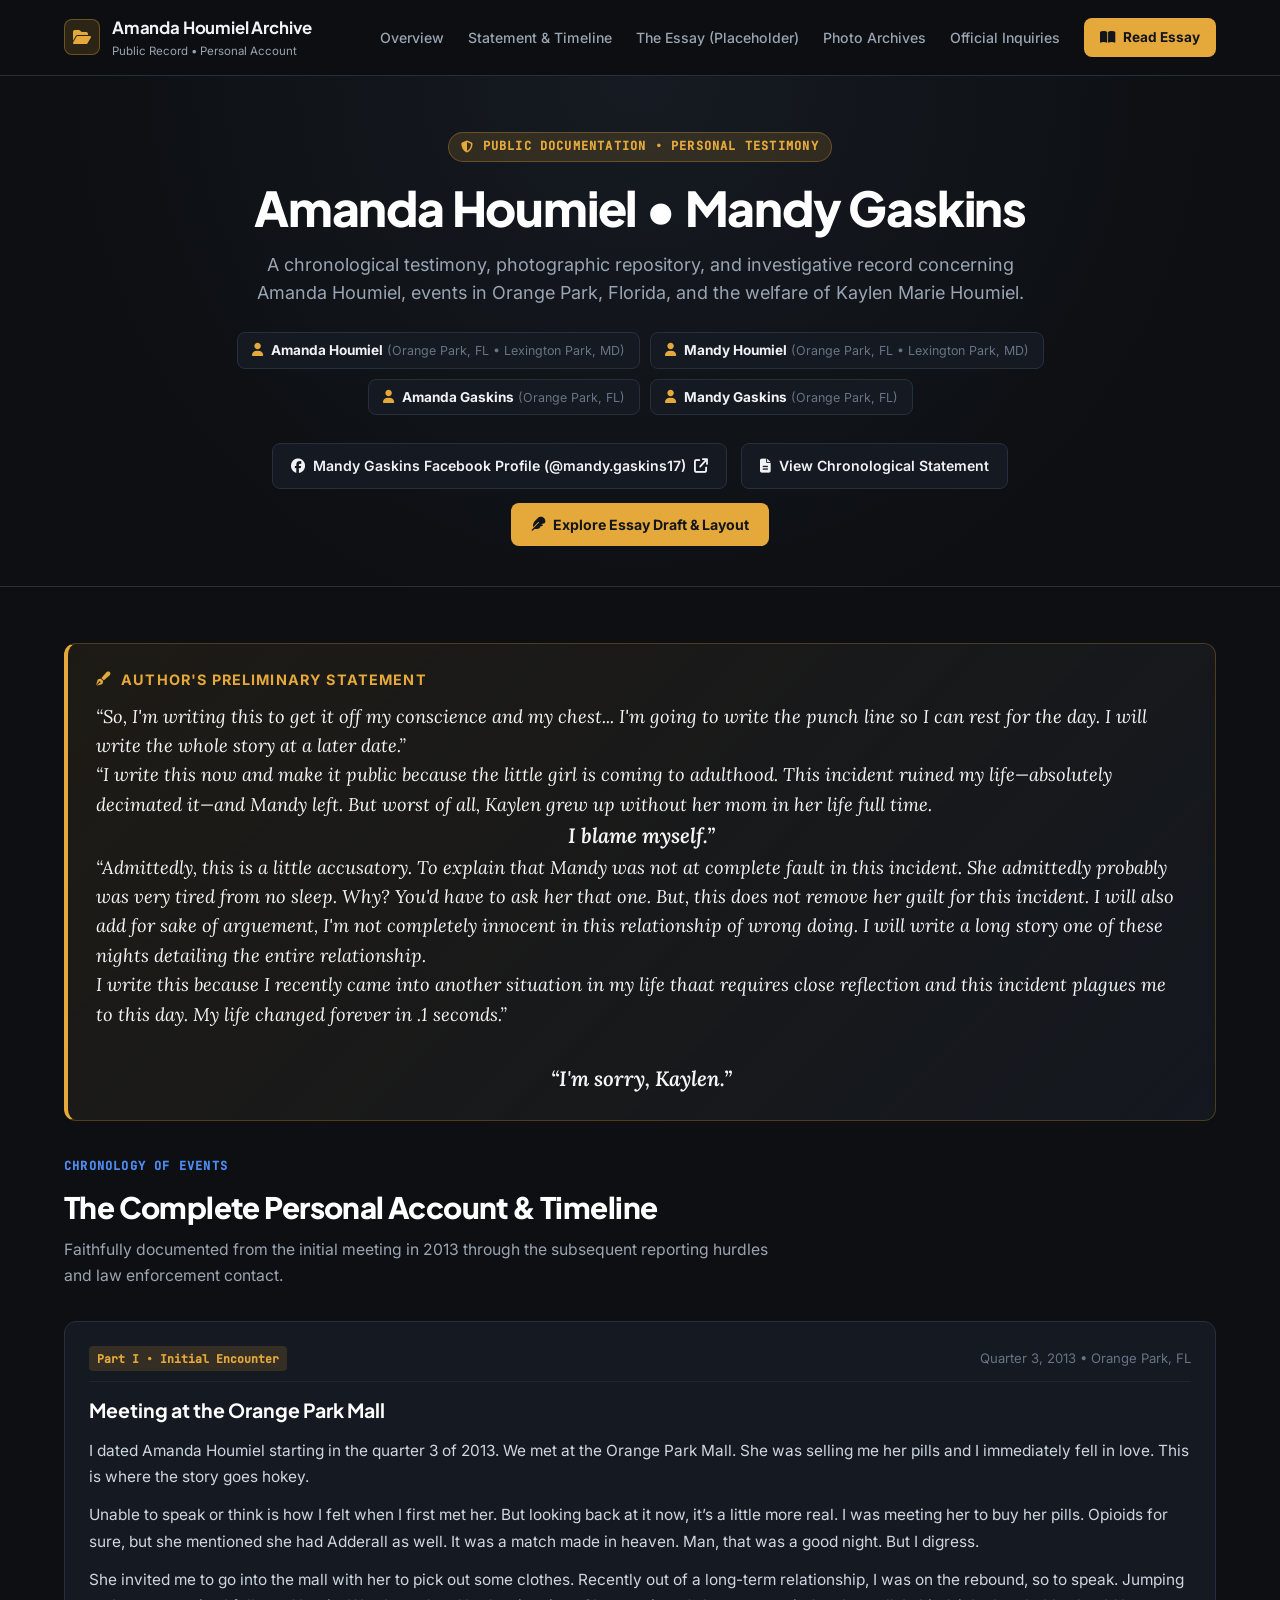
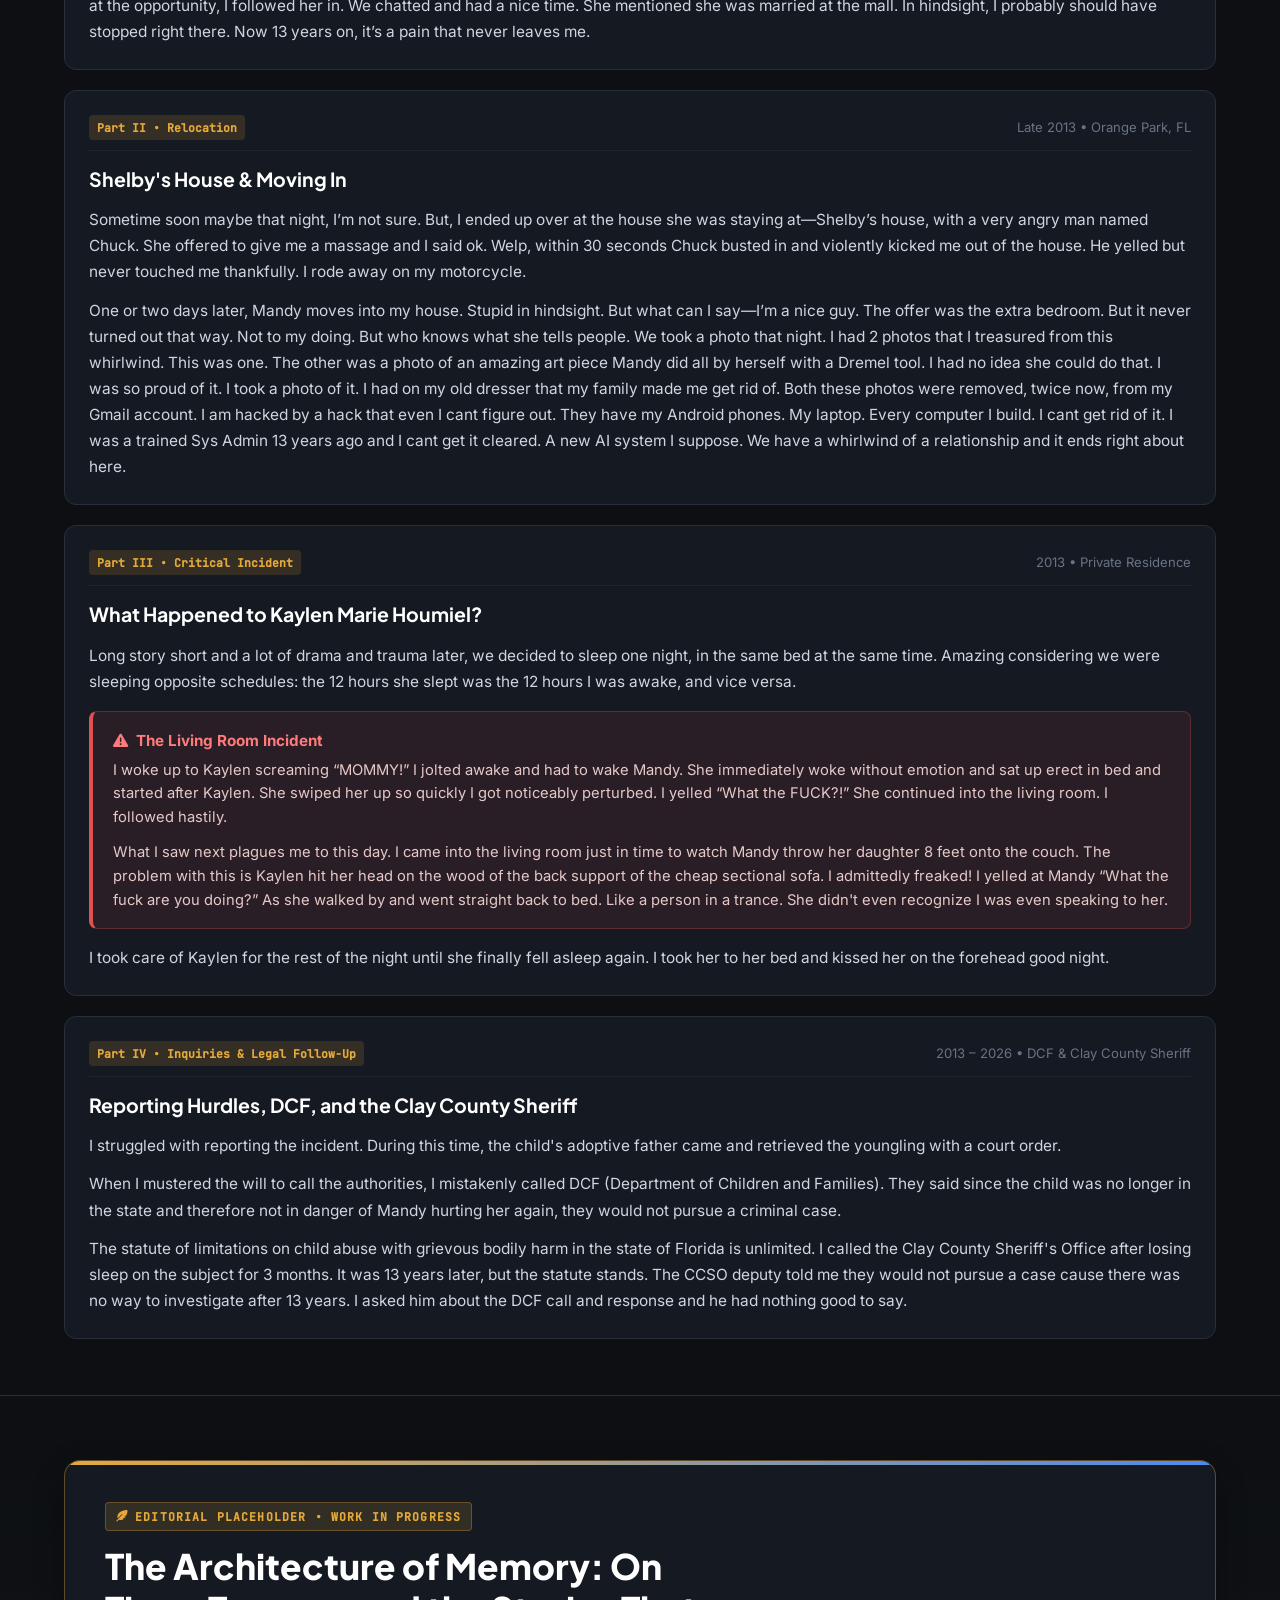
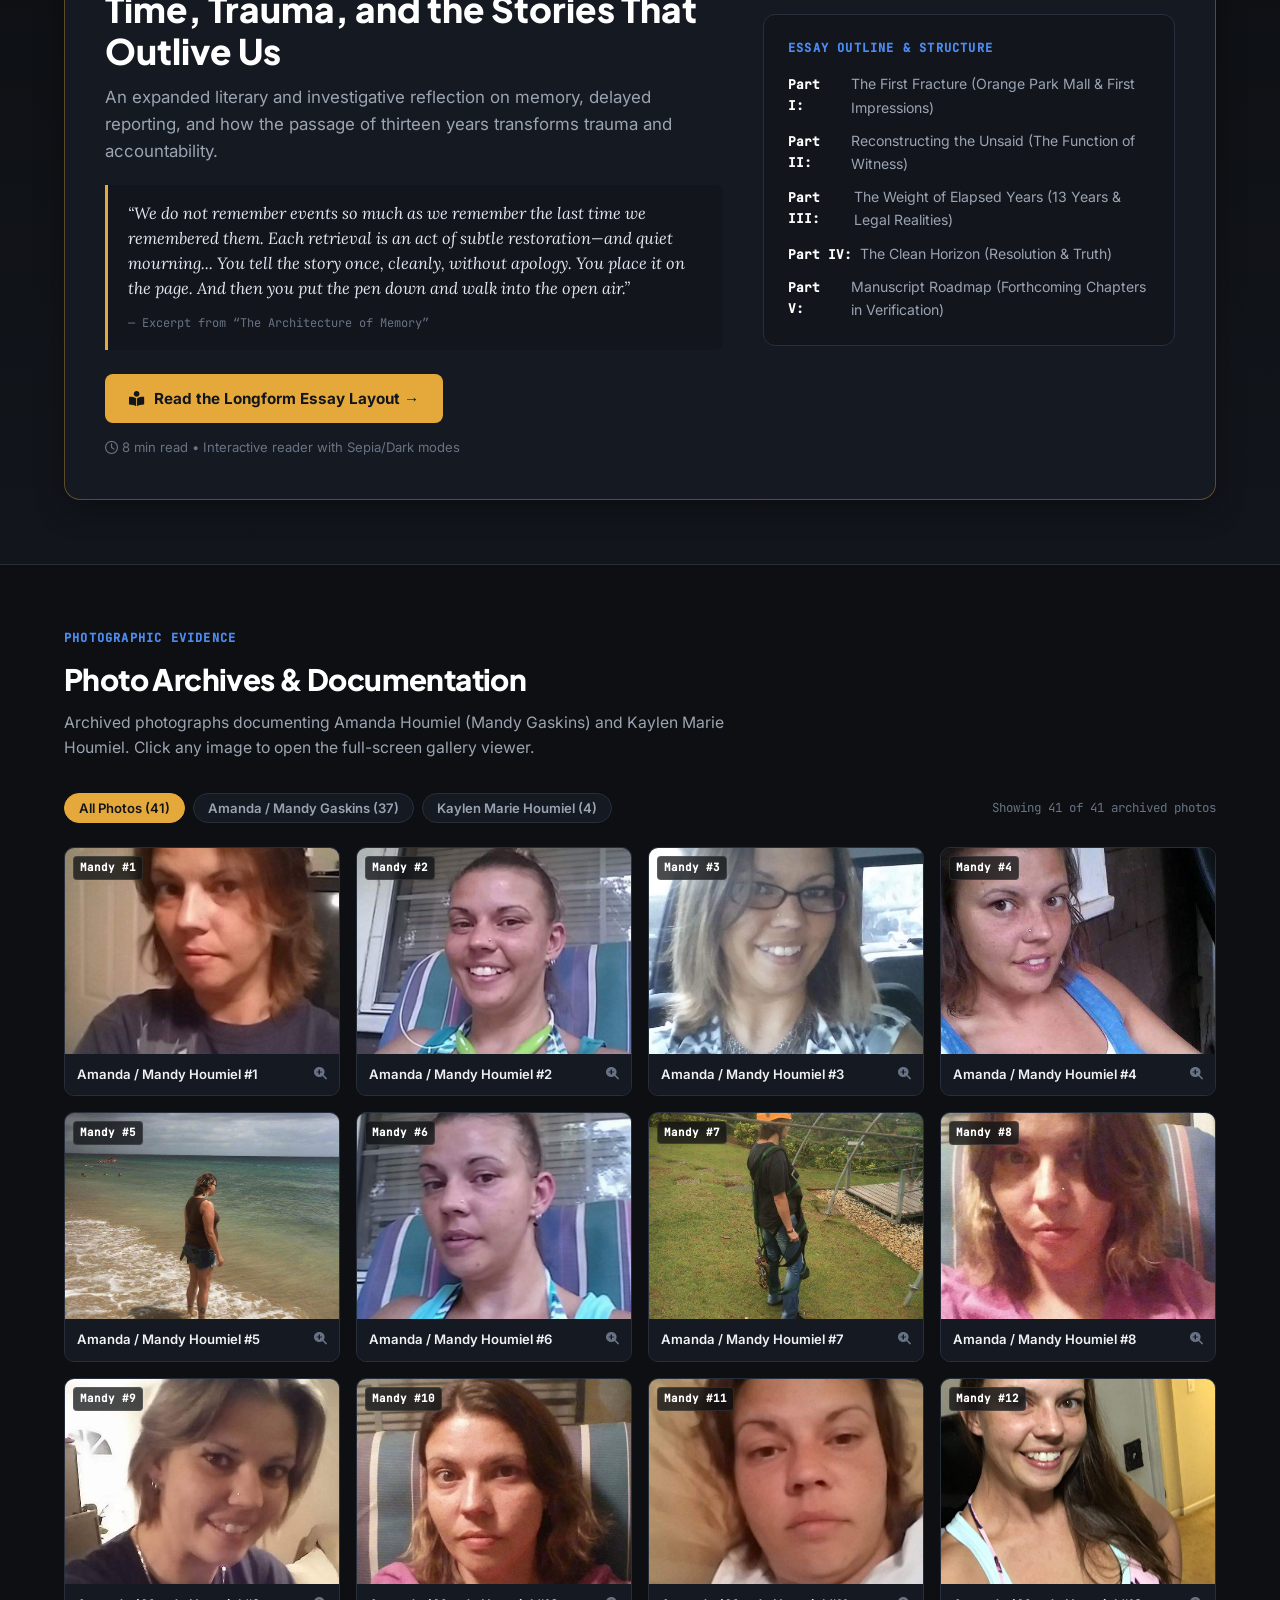
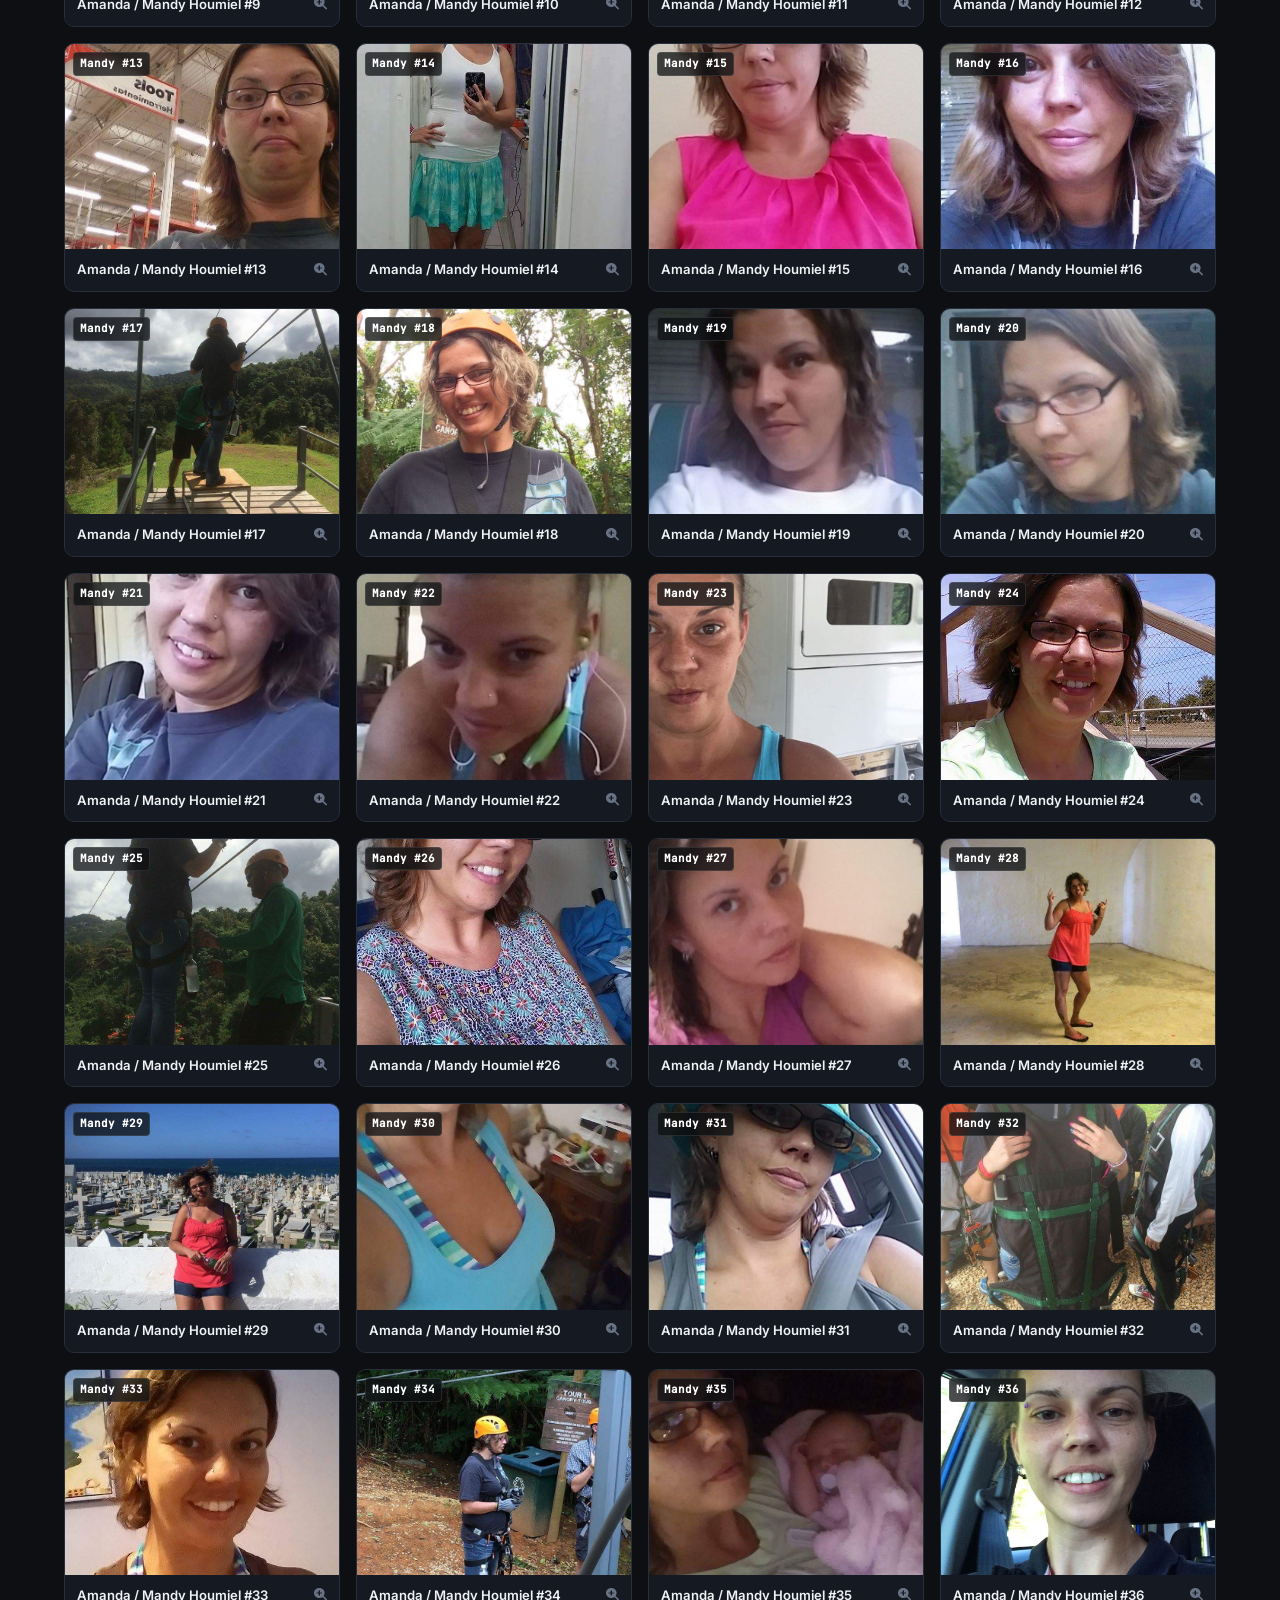
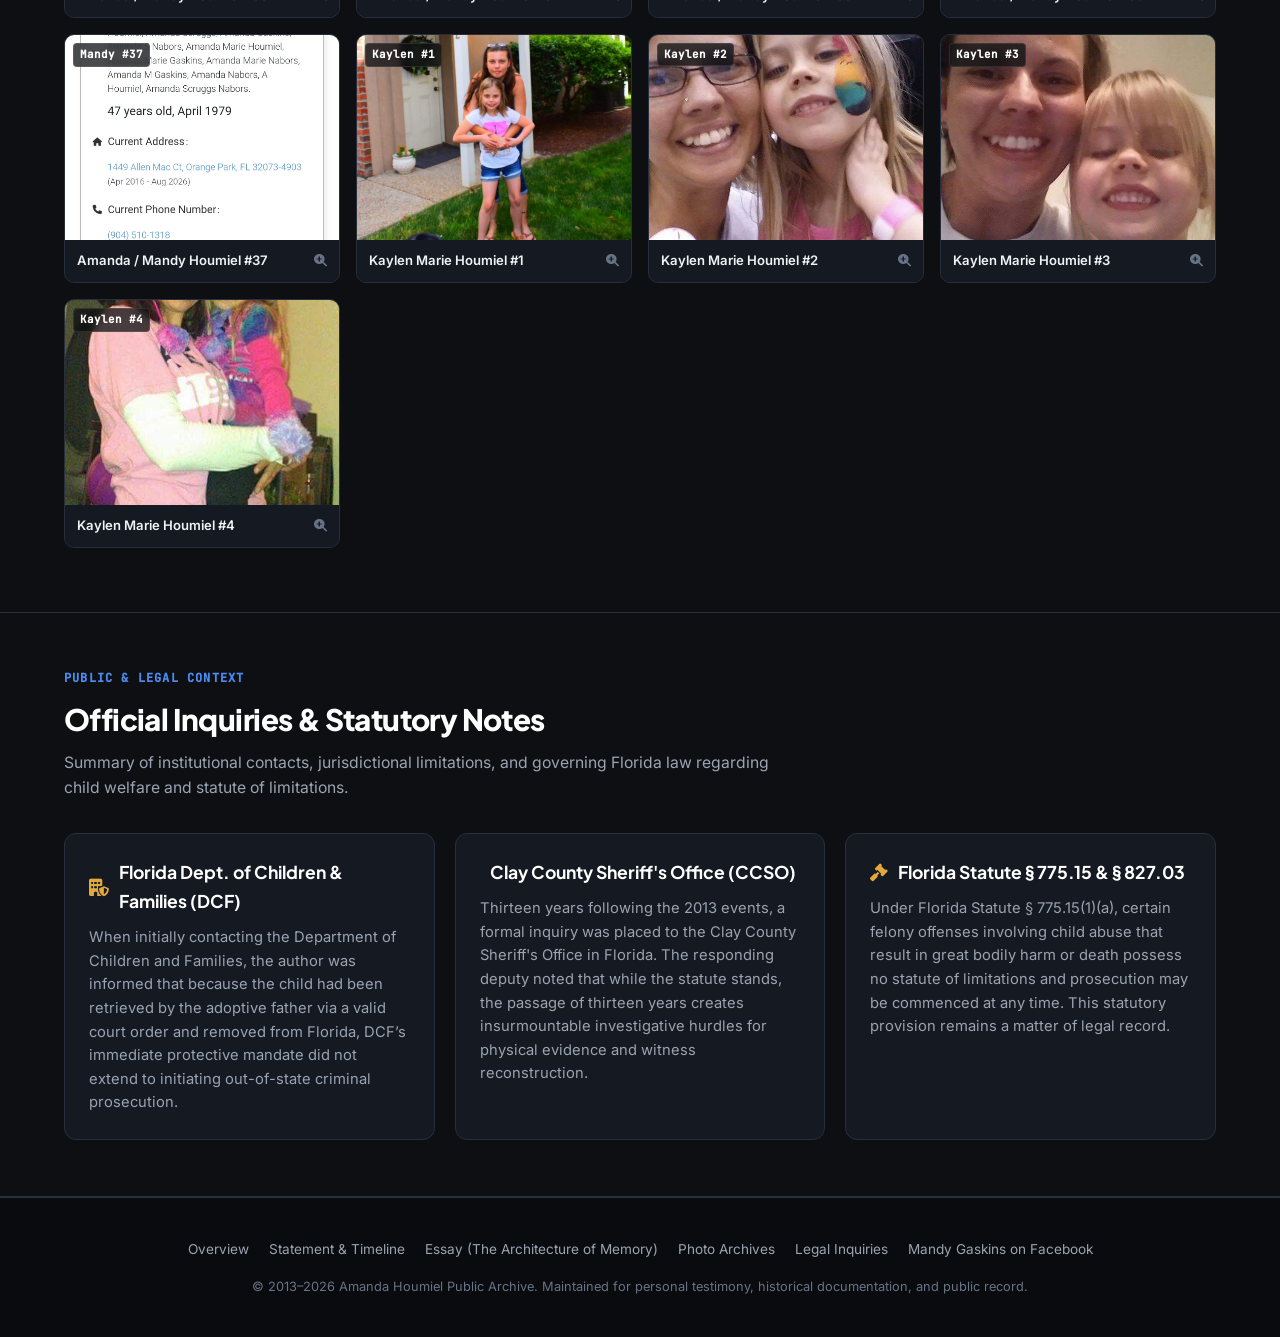
==== index.html @ e1442222 "Adjust preface spacing and timeline wording Co-authored-by: Copilot <223556219+Copilot@users.noreply" ====
<!DOCTYPE html>
<html lang="en">
<head>
  <meta charset="UTF-8" />
  <meta name="viewport" content="width=device-width, initial-scale=1.0" />
  <title>Amanda Houmiel Archive | Mandy Gaskins Public Record &amp; Account</title>
  <meta name="description" content="A public record, photographic archive, and personal account concerning Amanda Houmiel (also known as Mandy Gaskins) and events in Orange Park, Florida." />

  <!-- Local Typography & Icon Assets (Self-Hosted) -->
  <link rel="stylesheet" href="css/fonts.css" />
  <link rel="stylesheet" href="css/fontawesome.min.css" />
  <link rel="stylesheet" href="styles.css" />
</head>
<body>

  <!-- Top Navigation Bar -->
  <header class="site-header">
    <div class="container nav-wrapper">
      <a href="index.html" class="brand-badge">
        <div class="brand-icon">
          <i class="fa-solid fa-folder-open"></i>
        </div>
        <div class="brand-text">
          <h1>Amanda Houmiel Archive</h1>
          <span>Public Record &bull; Personal Account</span>
        </div>
      </a>

      <nav class="nav-menu" id="navMenu">
        <a href="#overview" class="nav-link">Overview</a>
        <a href="#statement" class="nav-link">Statement &amp; Timeline</a>
        <a href="#essay-feature" class="nav-link">The Essay (Placeholder)</a>
        <a href="#gallery" class="nav-link">Photo Archives</a>
        <a href="#inquiries" class="nav-link">Official Inquiries</a>
        <a href="essay.html" class="nav-cta"><i class="fa-solid fa-book-open"></i> Read Essay</a>
      </nav>

      <button class="menu-toggle" id="menuToggle" aria-label="Toggle navigation menu">
        <i class="fa-solid fa-bars"></i>
      </button>
    </div>
  </header>

  <!-- Hero Section & Aliases -->
  <section class="hero-section" id="overview">
    <div class="container hero-header">
      <div class="kicker">
        <i class="fa-solid fa-shield-halved"></i> Public Documentation &bull; Personal Testimony
      </div>
      <h1 class="hero-title">Amanda Houmiel &bull; Mandy Gaskins</h1>
      <p class="hero-subtitle">
        A chronological testimony, photographic repository, and investigative record concerning Amanda Houmiel, events in Orange Park, Florida, and the welfare of Kaylen Marie Houmiel.
      </p>

      <!-- Known Identifiers & Locations -->
      <div class="aliases-grid">
        <div class="alias-chip">
          <i class="fa-solid fa-user"></i>
          <span><strong>Amanda Houmiel</strong> <span class="alias-location">(Orange Park, FL &bull; Lexington Park, MD)</span></span>
        </div>
        <div class="alias-chip">
          <i class="fa-solid fa-user"></i>
          <span><strong>Mandy Houmiel</strong> <span class="alias-location">(Orange Park, FL &bull; Lexington Park, MD)</span></span>
        </div>
        <div class="alias-chip">
          <i class="fa-solid fa-user"></i>
          <span><strong>Amanda Gaskins</strong> <span class="alias-location">(Orange Park, FL)</span></span>
        </div>
        <div class="alias-chip">
          <i class="fa-solid fa-user"></i>
          <span><strong>Mandy Gaskins</strong> <span class="alias-location">(Orange Park, FL)</span></span>
        </div>
      </div>

      <!-- Verified Social & Quick Actions -->
      <div class="hero-links">
        <a href="https://www.facebook.com/mandy.gaskins17/" target="_blank" rel="noopener noreferrer" class="btn-secondary-link">
          <i class="fa-brands fa-facebook"></i> Mandy Gaskins Facebook Profile (@mandy.gaskins17) <i class="fa-solid fa-arrow-up-right-from-square"></i>
        </a>
        <a href="#statement" class="btn-secondary-link">
          <i class="fa-solid fa-file-lines"></i> View Chronological Statement
        </a>
        <a href="#essay-feature" class="btn-primary-link">
          <i class="fa-solid fa-feather"></i> Explore Essay Draft &amp; Layout
        </a>
      </div>
    </div>
  </section>
  <!-- Statement & Timeline Section -->
  <section class="statement-section" id="statement">
    <div class="container">
      <!-- Author's Preface Banner -->
      <div class="preface-banner">
        <div class="preface-header">
          <i class="fa-solid fa-pen-fancy"></i> Author's Preliminary Statement
        </div>
        <p class="preface-quote">
          &ldquo;So, I'm writing this to get it off my conscience and my chest... I'm going to write the punch line so I can rest for the day. I will write the whole story at a later date.&rdquo;
        </p>
        <p class="preface-quote">
          &ldquo;I write this now and make it public because the little girl is coming to adulthood. This incident ruined my life&mdash;absolutely decimated it&mdash;and Mandy left. But worst of all, Kaylen grew up without her mom in her life full time.<br />
          <strong class="preface-emphasis">I blame myself.&rdquo;</strong>
        </p>
        <p class="preface-quote">
          &ldquo;Admittedly, this is a little accusatory. To explain that Mandy was not at complete fault in this incident. She admittedly probably was very tired from no sleep. Why? You'd have to ask her that one. But, this does not remove her guilt for this incident. I will also add for sake of arguement, I'm not completely innocent in this relationship of wrong doing.  I will write a long story one of these nights detailing the entire relationship.<br />
          I write this because I recently came into another situation in my life thaat requires close reflection and this incident plagues me to this day. My life changed forever in .1 seconds.&rdquo;
        </p>
        <p class="preface-quote">
          <strong class="preface-emphasis"><br>&ldquo;I'm sorry, Kaylen.&rdquo;</strong>
        </p>
      </div>

      <div class="section-head">
        <span class="section-tag">Chronology of Events</span>
        <h2 class="section-title">The Complete Personal Account &amp; Timeline</h2>
        <p class="section-desc">
          Faithfully documented from the initial meeting in 2013 through the subsequent reporting hurdles and law enforcement contact.
        </p>
      </div>

      <!-- Timeline Narrative Cards -->
      <div class="timeline-container" id="timeline">
        <!-- Event 1 -->
        <article class="timeline-card">
          <div class="timeline-card-header">
            <span class="timeline-badge">Part I &bull; Initial Encounter</span>
            <span class="timeline-date">Quarter 3, 2013 &bull; Orange Park, FL</span>
          </div>
          <h3 class="timeline-title">Meeting at the Orange Park Mall</h3>
          <div class="timeline-body">
            <p>
              I dated Amanda Houmiel starting in the quarter 3 of 2013. We met at the Orange Park Mall. She was selling me her pills and I immediately fell in love. This is where the story goes hokey.
            </p>
            <p>
              Unable to speak or think is how I felt when I first met her. But looking back at it now, it’s a little more real. I was meeting her to buy her pills. Opioids for sure, but she mentioned she had Adderall as well. It was a match made in heaven. Man, that was a good night. But I digress.
            </p>
            <p>
              She invited me to go into the mall with her to pick out some clothes. Recently out of a long-term relationship, I was on the rebound, so to speak. Jumping at the opportunity, I followed her in. We chatted and had a nice time. She mentioned she was married at the mall. In hindsight, I probably should have stopped right there. Now 13 years on, it’s a pain that never leaves me.
            </p>
          </div>
        </article>

        <!-- Event 2 -->
        <article class="timeline-card">
          <div class="timeline-card-header">
            <span class="timeline-badge">Part II &bull; Relocation</span>
            <span class="timeline-date">Late 2013 &bull; Orange Park, FL</span>
          </div>
          <h3 class="timeline-title">Shelby's House &amp; Moving In</h3>
          <div class="timeline-body">
            <p>
              Sometime soon maybe that night, I’m not sure. But, I ended up over at the house she was staying at—Shelby’s house, with a very angry man named Chuck. She offered to give me a massage and I said ok. Welp, within 30 seconds Chuck busted in and violently kicked me out of the house. He yelled but never touched me thankfully. I rode away on my motorcycle.
            </p>
            <p>
              One or two days later, Mandy moves into my house. Stupid in hindsight. But what can I say—I’m a nice guy. The offer was the extra bedroom. But it never turned out that way. Not to my doing. But who knows what she tells people. We took a photo that night. I had 2 photos that I treasured from this whirlwind. This was one. The other was a photo of an amazing art piece Mandy did all by herself with a Dremel tool. I had no idea she could do that. I was so proud of it. I took a photo of it. I had on my old dresser that my family made me get rid of. Both these photos were removed, twice now, from my Gmail account. I am hacked by a hack that even I cant figure out. They have my Android phones. My laptop. Every computer I build. I cant get rid of it. I was a trained Sys Admin 13 years ago and I cant get it cleared. A new AI system I suppose. We have a whirlwind of a relationship and it ends right about here.
            </p>
          </div>
        </article>
        <!-- Event 3 -->
        <article class="timeline-card">
          <div class="timeline-card-header">
            <span class="timeline-badge">Part III &bull; Critical Incident</span>
            <span class="timeline-date">2013 &bull; Private Residence</span>
          </div>
          <h3 class="timeline-title">What Happened to Kaylen Marie Houmiel?</h3>
          <div class="timeline-body">
            <p>
              Long story short and a lot of drama and trauma later, we decided to sleep one night, in the same bed at the same time. Amazing considering we were sleeping opposite schedules: the 12 hours she slept was the 12 hours I was awake, and vice versa.
            </p>
            
            <div class="timeline-alert-box">
              <h4><i class="fa-solid fa-triangle-exclamation"></i> The Living Room Incident</h4>
              <p>
                I woke up to Kaylen screaming &ldquo;MOMMY!&rdquo; I jolted awake and had to wake Mandy. She immediately woke without emotion and sat up erect in bed and started after Kaylen. She swiped her up so quickly I got noticeably perturbed. I yelled &ldquo;What the FUCK?!&rdquo; She continued into the living room. I followed hastily.
              </p>
              <p style="margin-top: 10px;">
                What I saw next plagues me to this day. I came into the living room just in time to watch Mandy throw her daughter 8 feet onto the couch. The problem with this is Kaylen hit her head on the wood of the back support of the cheap sectional sofa. I admittedly freaked! I yelled at Mandy &ldquo;What the fuck are you doing?&rdquo; As she walked by and went straight back to bed. Like a person in a trance. She didn't even recognize I was even speaking to her.
              </p>
            </div>

            <p>
              I took care of Kaylen for the rest of the night until she finally fell asleep again. I took her to her bed and kissed her on the forehead good night.
            </p>
          </div>
        </article>

        <!-- Event 4 -->
        <article class="timeline-card">
          <div class="timeline-card-header">
            <span class="timeline-badge">Part IV &bull; Inquiries &amp; Legal Follow-Up</span>
            <span class="timeline-date">2013 &ndash; 2026 &bull; DCF &amp; Clay County Sheriff</span>
          </div>
          <h3 class="timeline-title">Reporting Hurdles, DCF, and the Clay County Sheriff</h3>
          <div class="timeline-body">
            <p>
              I struggled with reporting the incident. During this time, the child's adoptive father came and retrieved the youngling with a court order.
            </p>
            <p>
              When I mustered the will to call the authorities, I mistakenly called DCF (Department of Children and Families). They said since the child was no longer in the state and therefore not in danger of Mandy hurting her again, they would not pursue a criminal case.
            </p>
            <p>
              The statute of limitations on child abuse with grievous bodily harm in the state of Florida is unlimited. I called the Clay County Sheriff's Office after losing sleep on the subject for 3 months. It was 13 years later, but the statute stands. The CCSO deputy told me they would not pursue a case cause there was no way to investigate after 13 years. I asked him about the DCF call and response and he had nothing good to say.
            </p>
          </div>
        </article>
      </div>
    </div>
  </section>

  <!-- Dedicated Essay Feature & Placeholder Section -->
  <section class="essay-feature-section" id="essay-feature">
    <div class="container">
      <div class="essay-feature-card">
        <div class="essay-card-inner">
          <div class="essay-feature-content">
            <span class="essay-status-pill">
              <i class="fa-solid fa-feather-pointed"></i> Editorial Placeholder &bull; Work in Progress
            </span>
            <h2 class="essay-main-title">
              The Architecture of Memory: On Time, Trauma, and the Stories That Outlive Us
            </h2>
            <p class="essay-deck-text">
              An expanded literary and investigative reflection on memory, delayed reporting, and how the passage of thirteen years transforms trauma and accountability.
            </p>

            <div class="essay-excerpt-box">
              <blockquote>
                &ldquo;We do not remember events so much as we remember the last time we remembered them. Each retrieval is an act of subtle restoration—and quiet mourning... You tell the story once, cleanly, without apology. You place it on the page. And then you put the pen down and walk into the open air.&rdquo;
              </blockquote>
              <span>&mdash; Excerpt from &ldquo;The Architecture of Memory&rdquo;</span>
            </div>

            <div class="essay-btn-row">
              <a href="essay.html" class="btn-read-essay">
                <i class="fa-solid fa-book-open-reader"></i> Read the Longform Essay Layout &rarr;
              </a>
              <span style="font-size: 0.82rem; color: var(--text-subtle);">
                <i class="fa-regular fa-clock"></i> 8 min read &bull; Interactive reader with Sepia/Dark modes
              </span>
            </div>
          </div>

          <!-- Essay Outline & Chapter Index -->
          <div class="essay-feature-meta">
            <h3 class="meta-box-title">Essay Outline &amp; Structure</h3>
            <ul class="meta-chapter-list">
              <li>
                <strong>Part I:</strong>
                <span>The First Fracture (Orange Park Mall &amp; First Impressions)</span>
              </li>
              <li>
                <strong>Part II:</strong>
                <span>Reconstructing the Unsaid (The Function of Witness)</span>
              </li>
              <li>
                <strong>Part III:</strong>
                <span>The Weight of Elapsed Years (13 Years &amp; Legal Realities)</span>
              </li>
              <li>
                <strong>Part IV:</strong>
                <span>The Clean Horizon (Resolution &amp; Truth)</span>
              </li>
              <li>
                <strong>Part V:</strong>
                <span>Manuscript Roadmap (Forthcoming Chapters in Verification)</span>
              </li>
            </ul>
          </div>
        </div>
      </div>
    </div>
  </section>

  <!-- Photographic Evidence & Archives Section -->
  <section class="gallery-section" id="gallery">
    <div class="container">
      <div class="section-head">
        <span class="section-tag">Photographic Evidence</span>
        <h2 class="section-title">Photo Archives &amp; Documentation</h2>
        <p class="section-desc">
          Archived photographs documenting Amanda Houmiel (Mandy Gaskins) and Kaylen Marie Houmiel. Click any image to open the full-screen gallery viewer.
        </p>
      </div>

      <!-- Controls & Category Filters -->
      <div class="gallery-controls">
        <div class="filter-group">
          <button class="filter-btn active" data-filter="all">All Photos (41)</button>
          <button class="filter-btn" data-filter="mandy">Amanda / Mandy Gaskins (37)</button>
          <button class="filter-btn" data-filter="kaylen">Kaylen Marie Houmiel (4)</button>
        </div>
        <div class="gallery-stats" id="galleryCount">
          Showing 41 of 41 archived photos
        </div>
      </div>

      <!-- Dynamic Photo Grid -->
      <div class="photo-grid" id="photoGrid">
        <!-- Rendered dynamically by script.js -->
      </div>
    </div>
  </section>

  <!-- Fullscreen Modal Lightbox -->
  <div class="lightbox-modal" id="lightboxModal" role="dialog" aria-modal="true" aria-label="Photo Lightbox">
    <button class="lightbox-close" id="lightboxClose" aria-label="Close photo viewer">&times;</button>
    <button class="lightbox-nav lightbox-prev" id="lightboxPrev" aria-label="Previous photo">
      <i class="fa-solid fa-chevron-left"></i>
    </button>
    <button class="lightbox-nav lightbox-next" id="lightboxNext" aria-label="Next photo">
      <i class="fa-solid fa-chevron-right"></i>
    </button>

    <div class="lightbox-content">
      <img src="" alt="" class="lightbox-img" id="lightboxImg" />
      <div class="lightbox-caption" id="lightboxCaption"></div>
    </div>
  </div>

  <!-- Legal & Official Inquiries Context -->
  <section class="legal-section" id="inquiries">
    <div class="container">
      <div class="section-head">
        <span class="section-tag">Public &amp; Legal Context</span>
        <h2 class="section-title">Official Inquiries &amp; Statutory Notes</h2>
        <p class="section-desc">
          Summary of institutional contacts, jurisdictional limitations, and governing Florida law regarding child welfare and statute of limitations.
        </p>
      </div>

      <div class="legal-grid">
        <div class="legal-card">
          <h4><i class="fa-solid fa-building-shield"></i> Florida Dept. of Children &amp; Families (DCF)</h4>
          <p>
            When initially contacting the Department of Children and Families, the author was informed that because the child had been retrieved by the adoptive father via a valid court order and removed from Florida, DCF’s immediate protective mandate did not extend to initiating out-of-state criminal prosecution.
          </p>
        </div>

        <div class="legal-card">
          <h4><i class="fa-solid fa-badge-sheriff"></i> Clay County Sheriff's Office (CCSO)</h4>
          <p>
            Thirteen years following the 2013 events, a formal inquiry was placed to the Clay County Sheriff's Office in Florida. The responding deputy noted that while the statute stands, the passage of thirteen years creates insurmountable investigative hurdles for physical evidence and witness reconstruction.
          </p>
        </div>

        <div class="legal-card">
          <h4><i class="fa-solid fa-gavel"></i> Florida Statute § 775.15 &amp; § 827.03</h4>
          <p>
            Under Florida Statute § 775.15(1)(a), certain felony offenses involving child abuse that result in great bodily harm or death possess no statute of limitations and prosecution may be commenced at any time. This statutory provision remains a matter of legal record.
          </p>
        </div>
      </div>
    </div>
  </section>

  <!-- Site Footer -->
  <footer class="site-footer">
    <div class="container footer-inner">
      <nav class="footer-nav">
        <a href="#overview">Overview</a>
        <a href="#statement">Statement &amp; Timeline</a>
        <a href="#essay-feature">Essay (The Architecture of Memory)</a>
        <a href="#gallery">Photo Archives</a>
        <a href="#inquiries">Legal Inquiries</a>
        <a href="https://www.facebook.com/mandy.gaskins17/" target="_blank" rel="noopener noreferrer">Mandy Gaskins on Facebook</a>
      </nav>
      <div class="footer-copy">
        &copy; 2013&ndash;2026 Amanda Houmiel Public Archive. Maintained for personal testimony, historical documentation, and public record.
      </div>
    </div>
  </footer>

  <script src="script.js"></script>
</body>
</html>
---- css/fonts.css ----
/* cyrillic-ext */
@font-face {
  font-family: 'Inter';
  font-style: normal;
  font-weight: 400;
  font-display: swap;
  src: url(../fonts/inter-UcC73FwrK3iLTeHuS_nVMrMxCp50SjIa2JL7SUc.woff2) format('woff2');
  unicode-range: U+0460-052F, U+1C80-1C8A, U+20B4, U+2DE0-2DFF, U+A640-A69F, U+FE2E-FE2F;
}
/* cyrillic */
@font-face {
  font-family: 'Inter';
  font-style: normal;
  font-weight: 400;
  font-display: swap;
  src: url(../fonts/inter-UcC73FwrK3iLTeHuS_nVMrMxCp50SjIa0ZL7SUc.woff2) format('woff2');
  unicode-range: U+0301, U+0400-045F, U+0490-0491, U+04B0-04B1, U+2116;
}
/* greek-ext */
@font-face {
  font-family: 'Inter';
  font-style: normal;
  font-weight: 400;
  font-display: swap;
  src: url(../fonts/inter-UcC73FwrK3iLTeHuS_nVMrMxCp50SjIa2ZL7SUc.woff2) format('woff2');
  unicode-range: U+1F00-1FFF;
}
/* greek */
@font-face {
  font-family: 'Inter';
  font-style: normal;
  font-weight: 400;
  font-display: swap;
  src: url(../fonts/inter-UcC73FwrK3iLTeHuS_nVMrMxCp50SjIa1pL7SUc.woff2) format('woff2');
  unicode-range: U+0370-0377, U+037A-037F, U+0384-038A, U+038C, U+038E-03A1, U+03A3-03FF;
}
/* vietnamese */
@font-face {
  font-family: 'Inter';
  font-style: normal;
  font-weight: 400;
  font-display: swap;
  src: url(../fonts/inter-UcC73FwrK3iLTeHuS_nVMrMxCp50SjIa2pL7SUc.woff2) format('woff2');
  unicode-range: U+0102-0103, U+0110-0111, U+0128-0129, U+0168-0169, U+01A0-01A1, U+01AF-01B0, U+0300-0301, U+0303-0304, U+0308-0309, U+0323, U+0329, U+1EA0-1EF9, U+20AB;
}
/* latin-ext */
@font-face {
  font-family: 'Inter';
  font-style: normal;
  font-weight: 400;
  font-display: swap;
  src: url(../fonts/inter-UcC73FwrK3iLTeHuS_nVMrMxCp50SjIa25L7SUc.woff2) format('woff2');
  unicode-range: U+0100-02BA, U+02BD-02C5, U+02C7-02CC, U+02CE-02D7, U+02DD-02FF, U+0304, U+0308, U+0329, U+1D00-1DBF, U+1E00-1E9F, U+1EF2-1EFF, U+2020, U+20A0-20AB, U+20AD-20C4, U+2113, U+2C60-2C7F, U+A720-A7FF;
}
/* latin */
@font-face {
  font-family: 'Inter';
  font-style: normal;
  font-weight: 400;
  font-display: swap;
  src: url(../fonts/inter-UcC73FwrK3iLTeHuS_nVMrMxCp50SjIa1ZL7.woff2) format('woff2');
  unicode-range: U+0000-00FF, U+0131, U+0152-0153, U+02BB-02BC, U+02C6, U+02DA, U+02DC, U+0304, U+0308, U+0329, U+2000-206F, U+20AC, U+2122, U+2191, U+2193, U+2212, U+2215, U+FEFF, U+FFFD;
}
/* cyrillic-ext */
@font-face {
  font-family: 'Inter';
  font-style: normal;
  font-weight: 500;
  font-display: swap;
  src: url(../fonts/inter-UcC73FwrK3iLTeHuS_nVMrMxCp50SjIa2JL7SUc.woff2) format('woff2');
  unicode-range: U+0460-052F, U+1C80-1C8A, U+20B4, U+2DE0-2DFF, U+A640-A69F, U+FE2E-FE2F;
}
/* cyrillic */
@font-face {
  font-family: 'Inter';
  font-style: normal;
  font-weight: 500;
  font-display: swap;
  src: url(../fonts/inter-UcC73FwrK3iLTeHuS_nVMrMxCp50SjIa0ZL7SUc.woff2) format('woff2');
  unicode-range: U+0301, U+0400-045F, U+0490-0491, U+04B0-04B1, U+2116;
}
/* greek-ext */
@font-face {
  font-family: 'Inter';
  font-style: normal;
  font-weight: 500;
  font-display: swap;
  src: url(../fonts/inter-UcC73FwrK3iLTeHuS_nVMrMxCp50SjIa2ZL7SUc.woff2) format('woff2');
  unicode-range: U+1F00-1FFF;
}
/* greek */
@font-face {
  font-family: 'Inter';
  font-style: normal;
  font-weight: 500;
  font-display: swap;
  src: url(../fonts/inter-UcC73FwrK3iLTeHuS_nVMrMxCp50SjIa1pL7SUc.woff2) format('woff2');
  unicode-range: U+0370-0377, U+037A-037F, U+0384-038A, U+038C, U+038E-03A1, U+03A3-03FF;
}
/* vietnamese */
@font-face {
  font-family: 'Inter';
  font-style: normal;
  font-weight: 500;
  font-display: swap;
  src: url(../fonts/inter-UcC73FwrK3iLTeHuS_nVMrMxCp50SjIa2pL7SUc.woff2) format('woff2');
  unicode-range: U+0102-0103, U+0110-0111, U+0128-0129, U+0168-0169, U+01A0-01A1, U+01AF-01B0, U+0300-0301, U+0303-0304, U+0308-0309, U+0323, U+0329, U+1EA0-1EF9, U+20AB;
}
/* latin-ext */
@font-face {
  font-family: 'Inter';
  font-style: normal;
  font-weight: 500;
  font-display: swap;
  src: url(../fonts/inter-UcC73FwrK3iLTeHuS_nVMrMxCp50SjIa25L7SUc.woff2) format('woff2');
  unicode-range: U+0100-02BA, U+02BD-02C5, U+02C7-02CC, U+02CE-02D7, U+02DD-02FF, U+0304, U+0308, U+0329, U+1D00-1DBF, U+1E00-1E9F, U+1EF2-1EFF, U+2020, U+20A0-20AB, U+20AD-20C4, U+2113, U+2C60-2C7F, U+A720-A7FF;
}
/* latin */
@font-face {
  font-family: 'Inter';
  font-style: normal;
  font-weight: 500;
  font-display: swap;
  src: url(../fonts/inter-UcC73FwrK3iLTeHuS_nVMrMxCp50SjIa1ZL7.woff2) format('woff2');
  unicode-range: U+0000-00FF, U+0131, U+0152-0153, U+02BB-02BC, U+02C6, U+02DA, U+02DC, U+0304, U+0308, U+0329, U+2000-206F, U+20AC, U+2122, U+2191, U+2193, U+2212, U+2215, U+FEFF, U+FFFD;
}
/* cyrillic-ext */
@font-face {
  font-family: 'Inter';
  font-style: normal;
  font-weight: 600;
  font-display: swap;
  src: url(../fonts/inter-UcC73FwrK3iLTeHuS_nVMrMxCp50SjIa2JL7SUc.woff2) format('woff2');
  unicode-range: U+0460-052F, U+1C80-1C8A, U+20B4, U+2DE0-2DFF, U+A640-A69F, U+FE2E-FE2F;
}
/* cyrillic */
@font-face {
  font-family: 'Inter';
  font-style: normal;
  font-weight: 600;
  font-display: swap;
  src: url(../fonts/inter-UcC73FwrK3iLTeHuS_nVMrMxCp50SjIa0ZL7SUc.woff2) format('woff2');
  unicode-range: U+0301, U+0400-045F, U+0490-0491, U+04B0-04B1, U+2116;
}
/* greek-ext */
@font-face {
  font-family: 'Inter';
  font-style: normal;
  font-weight: 600;
  font-display: swap;
  src: url(../fonts/inter-UcC73FwrK3iLTeHuS_nVMrMxCp50SjIa2ZL7SUc.woff2) format('woff2');
  unicode-range: U+1F00-1FFF;
}
/* greek */
@font-face {
  font-family: 'Inter';
  font-style: normal;
  font-weight: 600;
  font-display: swap;
  src: url(../fonts/inter-UcC73FwrK3iLTeHuS_nVMrMxCp50SjIa1pL7SUc.woff2) format('woff2');
  unicode-range: U+0370-0377, U+037A-037F, U+0384-038A, U+038C, U+038E-03A1, U+03A3-03FF;
}
/* vietnamese */
@font-face {
  font-family: 'Inter';
  font-style: normal;
  font-weight: 600;
  font-display: swap;
  src: url(../fonts/inter-UcC73FwrK3iLTeHuS_nVMrMxCp50SjIa2pL7SUc.woff2) format('woff2');
  unicode-range: U+0102-0103, U+0110-0111, U+0128-0129, U+0168-0169, U+01A0-01A1, U+01AF-01B0, U+0300-0301, U+0303-0304, U+0308-0309, U+0323, U+0329, U+1EA0-1EF9, U+20AB;
}
/* latin-ext */
@font-face {
  font-family: 'Inter';
  font-style: normal;
  font-weight: 600;
  font-display: swap;
  src: url(../fonts/inter-UcC73FwrK3iLTeHuS_nVMrMxCp50SjIa25L7SUc.woff2) format('woff2');
  unicode-range: U+0100-02BA, U+02BD-02C5, U+02C7-02CC, U+02CE-02D7, U+02DD-02FF, U+0304, U+0308, U+0329, U+1D00-1DBF, U+1E00-1E9F, U+1EF2-1EFF, U+2020, U+20A0-20AB, U+20AD-20C4, U+2113, U+2C60-2C7F, U+A720-A7FF;
}
/* latin */
@font-face {
  font-family: 'Inter';
  font-style: normal;
  font-weight: 600;
  font-display: swap;
  src: url(../fonts/inter-UcC73FwrK3iLTeHuS_nVMrMxCp50SjIa1ZL7.woff2) format('woff2');
  unicode-range: U+0000-00FF, U+0131, U+0152-0153, U+02BB-02BC, U+02C6, U+02DA, U+02DC, U+0304, U+0308, U+0329, U+2000-206F, U+20AC, U+2122, U+2191, U+2193, U+2212, U+2215, U+FEFF, U+FFFD;
}
/* cyrillic-ext */
@font-face {
  font-family: 'Inter';
  font-style: normal;
  font-weight: 700;
  font-display: swap;
  src: url(../fonts/inter-UcC73FwrK3iLTeHuS_nVMrMxCp50SjIa2JL7SUc.woff2) format('woff2');
  unicode-range: U+0460-052F, U+1C80-1C8A, U+20B4, U+2DE0-2DFF, U+A640-A69F, U+FE2E-FE2F;
}
/* cyrillic */
@font-face {
  font-family: 'Inter';
  font-style: normal;
  font-weight: 700;
  font-display: swap;
  src: url(../fonts/inter-UcC73FwrK3iLTeHuS_nVMrMxCp50SjIa0ZL7SUc.woff2) format('woff2');
  unicode-range: U+0301, U+0400-045F, U+0490-0491, U+04B0-04B1, U+2116;
}
/* greek-ext */
@font-face {
  font-family: 'Inter';
  font-style: normal;
  font-weight: 700;
  font-display: swap;
  src: url(../fonts/inter-UcC73FwrK3iLTeHuS_nVMrMxCp50SjIa2ZL7SUc.woff2) format('woff2');
  unicode-range: U+1F00-1FFF;
}
/* greek */
@font-face {
  font-family: 'Inter';
  font-style: normal;
  font-weight: 700;
  font-display: swap;
  src: url(../fonts/inter-UcC73FwrK3iLTeHuS_nVMrMxCp50SjIa1pL7SUc.woff2) format('woff2');
  unicode-range: U+0370-0377, U+037A-037F, U+0384-038A, U+038C, U+038E-03A1, U+03A3-03FF;
}
/* vietnamese */
@font-face {
  font-family: 'Inter';
  font-style: normal;
  font-weight: 700;
  font-display: swap;
  src: url(../fonts/inter-UcC73FwrK3iLTeHuS_nVMrMxCp50SjIa2pL7SUc.woff2) format('woff2');
  unicode-range: U+0102-0103, U+0110-0111, U+0128-0129, U+0168-0169, U+01A0-01A1, U+01AF-01B0, U+0300-0301, U+0303-0304, U+0308-0309, U+0323, U+0329, U+1EA0-1EF9, U+20AB;
}
/* latin-ext */
@font-face {
  font-family: 'Inter';
  font-style: normal;
  font-weight: 700;
  font-display: swap;
  src: url(../fonts/inter-UcC73FwrK3iLTeHuS_nVMrMxCp50SjIa25L7SUc.woff2) format('woff2');
  unicode-range: U+0100-02BA, U+02BD-02C5, U+02C7-02CC, U+02CE-02D7, U+02DD-02FF, U+0304, U+0308, U+0329, U+1D00-1DBF, U+1E00-1E9F, U+1EF2-1EFF, U+2020, U+20A0-20AB, U+20AD-20C4, U+2113, U+2C60-2C7F, U+A720-A7FF;
}
/* latin */
@font-face {
  font-family: 'Inter';
  font-style: normal;
  font-weight: 700;
  font-display: swap;
  src: url(../fonts/inter-UcC73FwrK3iLTeHuS_nVMrMxCp50SjIa1ZL7.woff2) format('woff2');
  unicode-range: U+0000-00FF, U+0131, U+0152-0153, U+02BB-02BC, U+02C6, U+02DA, U+02DC, U+0304, U+0308, U+0329, U+2000-206F, U+20AC, U+2122, U+2191, U+2193, U+2212, U+2215, U+FEFF, U+FFFD;
}
/* cyrillic-ext */
@font-face {
  font-family: 'JetBrains Mono';
  font-style: normal;
  font-weight: 400;
  font-display: swap;
  src: url(../fonts/jetbrainsmono-tDbv2o-flEEny0FZhsfKu5WU4zr3E_BX0PnT8RD8yKwBNntkaToggR7BYRbKPx3cwhsk.woff2) format('woff2');
  unicode-range: U+0460-052F, U+1C80-1C8A, U+20B4, U+2DE0-2DFF, U+A640-A69F, U+FE2E-FE2F;
}
/* cyrillic */
@font-face {
  font-family: 'JetBrains Mono';
  font-style: normal;
  font-weight: 400;
  font-display: swap;
  src: url(../fonts/jetbrainsmono-tDbv2o-flEEny0FZhsfKu5WU4zr3E_BX0PnT8RD8yKwBNntkaToggR7BYRbKPxTcwhsk.woff2) format('woff2');
  unicode-range: U+0301, U+0400-045F, U+0490-0491, U+04B0-04B1, U+2116;
}
/* greek */
@font-face {
  font-family: 'JetBrains Mono';
  font-style: normal;
  font-weight: 400;
  font-display: swap;
  src: url(../fonts/jetbrainsmono-tDbv2o-flEEny0FZhsfKu5WU4zr3E_BX0PnT8RD8yKwBNntkaToggR7BYRbKPxPcwhsk.woff2) format('woff2');
  unicode-range: U+0370-0377, U+037A-037F, U+0384-038A, U+038C, U+038E-03A1, U+03A3-03FF;
}
/* vietnamese */
@font-face {
  font-family: 'JetBrains Mono';
  font-style: normal;
  font-weight: 400;
  font-display: swap;
  src: url(../fonts/jetbrainsmono-tDbv2o-flEEny0FZhsfKu5WU4zr3E_BX0PnT8RD8yKwBNntkaToggR7BYRbKPx_cwhsk.woff2) format('woff2');
  unicode-range: U+0102-0103, U+0110-0111, U+0128-0129, U+0168-0169, U+01A0-01A1, U+01AF-01B0, U+0300-0301, U+0303-0304, U+0308-0309, U+0323, U+0329, U+1EA0-1EF9, U+20AB;
}
/* latin-ext */
@font-face {
  font-family: 'JetBrains Mono';
  font-style: normal;
  font-weight: 400;
  font-display: swap;
  src: url(../fonts/jetbrainsmono-tDbv2o-flEEny0FZhsfKu5WU4zr3E_BX0PnT8RD8yKwBNntkaToggR7BYRbKPx7cwhsk.woff2) format('woff2');
  unicode-range: U+0100-02BA, U+02BD-02C5, U+02C7-02CC, U+02CE-02D7, U+02DD-02FF, U+0304, U+0308, U+0329, U+1D00-1DBF, U+1E00-1E9F, U+1EF2-1EFF, U+2020, U+20A0-20AB, U+20AD-20C4, U+2113, U+2C60-2C7F, U+A720-A7FF;
}
/* latin */
@font-face {
  font-family: 'JetBrains Mono';
  font-style: normal;
  font-weight: 400;
  font-display: swap;
  src: url(../fonts/jetbrainsmono-tDbv2o-flEEny0FZhsfKu5WU4zr3E_BX0PnT8RD8yKwBNntkaToggR7BYRbKPxDcwg.woff2) format('woff2');
  unicode-range: U+0000-00FF, U+0131, U+0152-0153, U+02BB-02BC, U+02C6, U+02DA, U+02DC, U+0304, U+0308, U+0329, U+2000-206F, U+20AC, U+2122, U+2191, U+2193, U+2212, U+2215, U+FEFF, U+FFFD;
}
/* cyrillic-ext */
@font-face {
  font-family: 'JetBrains Mono';
  font-style: normal;
  font-weight: 500;
  font-display: swap;
  src: url(../fonts/jetbrainsmono-tDbv2o-flEEny0FZhsfKu5WU4zr3E_BX0PnT8RD8yKwBNntkaToggR7BYRbKPx3cwhsk.woff2) format('woff2');
  unicode-range: U+0460-052F, U+1C80-1C8A, U+20B4, U+2DE0-2DFF, U+A640-A69F, U+FE2E-FE2F;
}
/* cyrillic */
@font-face {
  font-family: 'JetBrains Mono';
  font-style: normal;
  font-weight: 500;
  font-display: swap;
  src: url(../fonts/jetbrainsmono-tDbv2o-flEEny0FZhsfKu5WU4zr3E_BX0PnT8RD8yKwBNntkaToggR7BYRbKPxTcwhsk.woff2) format('woff2');
  unicode-range: U+0301, U+0400-045F, U+0490-0491, U+04B0-04B1, U+2116;
}
/* greek */
@font-face {
  font-family: 'JetBrains Mono';
  font-style: normal;
  font-weight: 500;
  font-display: swap;
  src: url(../fonts/jetbrainsmono-tDbv2o-flEEny0FZhsfKu5WU4zr3E_BX0PnT8RD8yKwBNntkaToggR7BYRbKPxPcwhsk.woff2) format('woff2');
  unicode-range: U+0370-0377, U+037A-037F, U+0384-038A, U+038C, U+038E-03A1, U+03A3-03FF;
}
/* vietnamese */
@font-face {
  font-family: 'JetBrains Mono';
  font-style: normal;
  font-weight: 500;
  font-display: swap;
  src: url(../fonts/jetbrainsmono-tDbv2o-flEEny0FZhsfKu5WU4zr3E_BX0PnT8RD8yKwBNntkaToggR7BYRbKPx_cwhsk.woff2) format('woff2');
  unicode-range: U+0102-0103, U+0110-0111, U+0128-0129, U+0168-0169, U+01A0-01A1, U+01AF-01B0, U+0300-0301, U+0303-0304, U+0308-0309, U+0323, U+0329, U+1EA0-1EF9, U+20AB;
}
/* latin-ext */
@font-face {
  font-family: 'JetBrains Mono';
  font-style: normal;
  font-weight: 500;
  font-display: swap;
  src: url(../fonts/jetbrainsmono-tDbv2o-flEEny0FZhsfKu5WU4zr3E_BX0PnT8RD8yKwBNntkaToggR7BYRbKPx7cwhsk.woff2) format('woff2');
  unicode-range: U+0100-02BA, U+02BD-02C5, U+02C7-02CC, U+02CE-02D7, U+02DD-02FF, U+0304, U+0308, U+0329, U+1D00-1DBF, U+1E00-1E9F, U+1EF2-1EFF, U+2020, U+20A0-20AB, U+20AD-20C4, U+2113, U+2C60-2C7F, U+A720-A7FF;
}
/* latin */
@font-face {
  font-family: 'JetBrains Mono';
  font-style: normal;
  font-weight: 500;
  font-display: swap;
  src: url(../fonts/jetbrainsmono-tDbv2o-flEEny0FZhsfKu5WU4zr3E_BX0PnT8RD8yKwBNntkaToggR7BYRbKPxDcwg.woff2) format('woff2');
  unicode-range: U+0000-00FF, U+0131, U+0152-0153, U+02BB-02BC, U+02C6, U+02DA, U+02DC, U+0304, U+0308, U+0329, U+2000-206F, U+20AC, U+2122, U+2191, U+2193, U+2212, U+2215, U+FEFF, U+FFFD;
}
/* cyrillic-ext */
@font-face {
  font-family: 'Lora';
  font-style: italic;
  font-weight: 400;
  font-display: swap;
  src: url(../fonts/lora-0QIhMX1D_JOuMw_LLPtLp_A.woff2) format('woff2');
  unicode-range: U+0460-052F, U+1C80-1C8A, U+20B4, U+2DE0-2DFF, U+A640-A69F, U+FE2E-FE2F;
}
/* cyrillic */
@font-face {
  font-family: 'Lora';
  font-style: italic;
  font-weight: 400;
  font-display: swap;
  src: url(../fonts/lora-0QIhMX1D_JOuMw_LJftLp_A.woff2) format('woff2');
  unicode-range: U+0301, U+0400-045F, U+0490-0491, U+04B0-04B1, U+2116;
}
/* math */
@font-face {
  font-family: 'Lora';
  font-style: italic;
  font-weight: 400;
  font-display: swap;
  src: url(../fonts/lora-0QIhMX1D_JOuMw_LXftLp_A.woff2) format('woff2');
  unicode-range: U+0302-0303, U+0305, U+0307-0308, U+0310, U+0312, U+0315, U+031A, U+0326-0327, U+032C, U+032F-0330, U+0332-0333, U+0338, U+033A, U+0346, U+034D, U+0391-03A1, U+03A3-03A9, U+03B1-03C9, U+03D1, U+03D5-03D6, U+03F0-03F1, U+03F4-03F5, U+2016-2017, U+2034-2038, U+203C, U+2040, U+2043, U+2047, U+2050, U+2057, U+205F, U+2070-2071, U+2074-209F, U+20D0-20DC, U+20E1, U+20E5-20EF, U+2100-2112, U+2114-2115, U+2117-2121, U+2123-214F, U+2190, U+2192, U+2194-21AE, U+21B0-21E5, U+21F1-21F2, U+21F4-2211, U+2213-2214, U+2216-22FF, U+2308-230B, U+2310, U+2319, U+231C-2321, U+2336-237A, U+237C, U+2395, U+239B-23B7, U+23D0, U+23DC-23E1, U+2474-2475, U+25AF, U+25B3, U+25B7, U+25BD, U+25C1, U+25CA, U+25CC, U+25FB, U+266D-266F, U+27C0-27FF, U+2900-2AFF, U+2B0E-2B11, U+2B30-2B4C, U+2BFE, U+3030, U+FF5B, U+FF5D, U+1D400-1D7FF, U+1EE00-1EEFF;
}
/* symbols */
@font-face {
  font-family: 'Lora';
  font-style: italic;
  font-weight: 400;
  font-display: swap;
  src: url(../fonts/lora-0QIhMX1D_JOuMw_LT_tLp_A.woff2) format('woff2');
  unicode-range: U+0001-000C, U+000E-001F, U+007F-009F, U+20DD-20E0, U+20E2-20E4, U+2150-218F, U+2190, U+2192, U+2194-2199, U+21AF, U+21E6-21F0, U+21F3, U+2218-2219, U+2299, U+22C4-22C6, U+2300-243F, U+2440-244A, U+2460-24FF, U+25A0-27BF, U+2800-28FF, U+2921-2922, U+2981, U+29BF, U+29EB, U+2B00-2BFF, U+4DC0-4DFF, U+FFF9-FFFB, U+10140-1018E, U+10190-1019C, U+101A0, U+101D0-101FD, U+102E0-102FB, U+10E60-10E7E, U+1D2C0-1D2D3, U+1D2E0-1D37F, U+1F000-1F0FF, U+1F100-1F1AE, U+1F1E6-1F1FF, U+1F30D-1F30F, U+1F315, U+1F31C, U+1F31E, U+1F320-1F32C, U+1F336, U+1F378, U+1F37D, U+1F382, U+1F393-1F39F, U+1F3A7-1F3A8, U+1F3AC-1F3AF, U+1F3C2, U+1F3C4-1F3C6, U+1F3CA-1F3CE, U+1F3D4-1F3E0, U+1F3ED, U+1F3F1-1F3F3, U+1F3F5-1F3F7, U+1F408, U+1F415, U+1F41F, U+1F426, U+1F43F, U+1F441-1F442, U+1F444, U+1F446-1F449, U+1F44C-1F44E, U+1F453, U+1F46A, U+1F47D, U+1F4A3, U+1F4B0, U+1F4B3, U+1F4B9, U+1F4BB, U+1F4BF, U+1F4C8-1F4CB, U+1F4D6, U+1F4DA, U+1F4DF, U+1F4E3-1F4E6, U+1F4EA-1F4ED, U+1F4F7, U+1F4F9-1F4FB, U+1F4FD-1F4FE, U+1F503, U+1F507-1F50B, U+1F50D, U+1F512-1F513, U+1F53E-1F54A, U+1F54F-1F5FA, U+1F610, U+1F650-1F67F, U+1F687, U+1F68D, U+1F691, U+1F694, U+1F698, U+1F6AD, U+1F6B2, U+1F6B9-1F6BA, U+1F6BC, U+1F6C6-1F6CF, U+1F6D3-1F6D7, U+1F6E0-1F6EA, U+1F6F0-1F6F3, U+1F6F7-1F6FC, U+1F700-1F80B, U+1F810-1F847, U+1F850-1F859, U+1F860-1F887, U+1F890-1F8AD, U+1F8B0-1F8BB, U+1F8C0-1F8C1, U+1F8D0-1F8D8, U+1F900-1F90B, U+1F93B, U+1F946, U+1F984, U+1F996, U+1F9E9, U+1FA00-1FA6F, U+1FA70-1FA7C, U+1FA80-1FAC6, U+1FAC8, U+1FACC-1FADD, U+1FADF-1FAEB, U+1FAEF-1FAFA, U+1FB00-1FBFF;
}
/* vietnamese */
@font-face {
  font-family: 'Lora';
  font-style: italic;
  font-weight: 400;
  font-display: swap;
  src: url(../fonts/lora-0QIhMX1D_JOuMw_LLvtLp_A.woff2) format('woff2');
  unicode-range: U+0102-0103, U+0110-0111, U+0128-0129, U+0168-0169, U+01A0-01A1, U+01AF-01B0, U+0300-0301, U+0303-0304, U+0308-0309, U+0323, U+0329, U+1EA0-1EF9, U+20AB;
}
/* latin-ext */
@font-face {
  font-family: 'Lora';
  font-style: italic;
  font-weight: 400;
  font-display: swap;
  src: url(../fonts/lora-0QIhMX1D_JOuMw_LL_tLp_A.woff2) format('woff2');
  unicode-range: U+0100-02BA, U+02BD-02C5, U+02C7-02CC, U+02CE-02D7, U+02DD-02FF, U+0304, U+0308, U+0329, U+1D00-1DBF, U+1E00-1E9F, U+1EF2-1EFF, U+2020, U+20A0-20AB, U+20AD-20C4, U+2113, U+2C60-2C7F, U+A720-A7FF;
}
/* latin */
@font-face {
  font-family: 'Lora';
  font-style: italic;
  font-weight: 400;
  font-display: swap;
  src: url(../fonts/lora-0QIhMX1D_JOuMw_LIftL.woff2) format('woff2');
  unicode-range: U+0000-00FF, U+0131, U+0152-0153, U+02BB-02BC, U+02C6, U+02DA, U+02DC, U+0304, U+0308, U+0329, U+2000-206F, U+20AC, U+2122, U+2191, U+2193, U+2212, U+2215, U+FEFF, U+FFFD;
}
/* cyrillic-ext */
@font-face {
  font-family: 'Lora';
  font-style: italic;
  font-weight: 600;
  font-display: swap;
  src: url(../fonts/lora-0QIhMX1D_JOuMw_LLPtLp_A.woff2) format('woff2');
  unicode-range: U+0460-052F, U+1C80-1C8A, U+20B4, U+2DE0-2DFF, U+A640-A69F, U+FE2E-FE2F;
}
/* cyrillic */
@font-face {
  font-family: 'Lora';
  font-style: italic;
  font-weight: 600;
  font-display: swap;
  src: url(../fonts/lora-0QIhMX1D_JOuMw_LJftLp_A.woff2) format('woff2');
  unicode-range: U+0301, U+0400-045F, U+0490-0491, U+04B0-04B1, U+2116;
}
/* math */
@font-face {
  font-family: 'Lora';
  font-style: italic;
  font-weight: 600;
  font-display: swap;
  src: url(../fonts/lora-0QIhMX1D_JOuMw_LXftLp_A.woff2) format('woff2');
  unicode-range: U+0302-0303, U+0305, U+0307-0308, U+0310, U+0312, U+0315, U+031A, U+0326-0327, U+032C, U+032F-0330, U+0332-0333, U+0338, U+033A, U+0346, U+034D, U+0391-03A1, U+03A3-03A9, U+03B1-03C9, U+03D1, U+03D5-03D6, U+03F0-03F1, U+03F4-03F5, U+2016-2017, U+2034-2038, U+203C, U+2040, U+2043, U+2047, U+2050, U+2057, U+205F, U+2070-2071, U+2074-209F, U+20D0-20DC, U+20E1, U+20E5-20EF, U+2100-2112, U+2114-2115, U+2117-2121, U+2123-214F, U+2190, U+2192, U+2194-21AE, U+21B0-21E5, U+21F1-21F2, U+21F4-2211, U+2213-2214, U+2216-22FF, U+2308-230B, U+2310, U+2319, U+231C-2321, U+2336-237A, U+237C, U+2395, U+239B-23B7, U+23D0, U+23DC-23E1, U+2474-2475, U+25AF, U+25B3, U+25B7, U+25BD, U+25C1, U+25CA, U+25CC, U+25FB, U+266D-266F, U+27C0-27FF, U+2900-2AFF, U+2B0E-2B11, U+2B30-2B4C, U+2BFE, U+3030, U+FF5B, U+FF5D, U+1D400-1D7FF, U+1EE00-1EEFF;
}
/* symbols */
@font-face {
  font-family: 'Lora';
  font-style: italic;
  font-weight: 600;
  font-display: swap;
  src: url(../fonts/lora-0QIhMX1D_JOuMw_LT_tLp_A.woff2) format('woff2');
  unicode-range: U+0001-000C, U+000E-001F, U+007F-009F, U+20DD-20E0, U+20E2-20E4, U+2150-218F, U+2190, U+2192, U+2194-2199, U+21AF, U+21E6-21F0, U+21F3, U+2218-2219, U+2299, U+22C4-22C6, U+2300-243F, U+2440-244A, U+2460-24FF, U+25A0-27BF, U+2800-28FF, U+2921-2922, U+2981, U+29BF, U+29EB, U+2B00-2BFF, U+4DC0-4DFF, U+FFF9-FFFB, U+10140-1018E, U+10190-1019C, U+101A0, U+101D0-101FD, U+102E0-102FB, U+10E60-10E7E, U+1D2C0-1D2D3, U+1D2E0-1D37F, U+1F000-1F0FF, U+1F100-1F1AE, U+1F1E6-1F1FF, U+1F30D-1F30F, U+1F315, U+1F31C, U+1F31E, U+1F320-1F32C, U+1F336, U+1F378, U+1F37D, U+1F382, U+1F393-1F39F, U+1F3A7-1F3A8, U+1F3AC-1F3AF, U+1F3C2, U+1F3C4-1F3C6, U+1F3CA-1F3CE, U+1F3D4-1F3E0, U+1F3ED, U+1F3F1-1F3F3, U+1F3F5-1F3F7, U+1F408, U+1F415, U+1F41F, U+1F426, U+1F43F, U+1F441-1F442, U+1F444, U+1F446-1F449, U+1F44C-1F44E, U+1F453, U+1F46A, U+1F47D, U+1F4A3, U+1F4B0, U+1F4B3, U+1F4B9, U+1F4BB, U+1F4BF, U+1F4C8-1F4CB, U+1F4D6, U+1F4DA, U+1F4DF, U+1F4E3-1F4E6, U+1F4EA-1F4ED, U+1F4F7, U+1F4F9-1F4FB, U+1F4FD-1F4FE, U+1F503, U+1F507-1F50B, U+1F50D, U+1F512-1F513, U+1F53E-1F54A, U+1F54F-1F5FA, U+1F610, U+1F650-1F67F, U+1F687, U+1F68D, U+1F691, U+1F694, U+1F698, U+1F6AD, U+1F6B2, U+1F6B9-1F6BA, U+1F6BC, U+1F6C6-1F6CF, U+1F6D3-1F6D7, U+1F6E0-1F6EA, U+1F6F0-1F6F3, U+1F6F7-1F6FC, U+1F700-1F80B, U+1F810-1F847, U+1F850-1F859, U+1F860-1F887, U+1F890-1F8AD, U+1F8B0-1F8BB, U+1F8C0-1F8C1, U+1F8D0-1F8D8, U+1F900-1F90B, U+1F93B, U+1F946, U+1F984, U+1F996, U+1F9E9, U+1FA00-1FA6F, U+1FA70-1FA7C, U+1FA80-1FAC6, U+1FAC8, U+1FACC-1FADD, U+1FADF-1FAEB, U+1FAEF-1FAFA, U+1FB00-1FBFF;
}
/* vietnamese */
@font-face {
  font-family: 'Lora';
  font-style: italic;
  font-weight: 600;
  font-display: swap;
  src: url(../fonts/lora-0QIhMX1D_JOuMw_LLvtLp_A.woff2) format('woff2');
  unicode-range: U+0102-0103, U+0110-0111, U+0128-0129, U+0168-0169, U+01A0-01A1, U+01AF-01B0, U+0300-0301, U+0303-0304, U+0308-0309, U+0323, U+0329, U+1EA0-1EF9, U+20AB;
}
/* latin-ext */
@font-face {
  font-family: 'Lora';
  font-style: italic;
  font-weight: 600;
  font-display: swap;
  src: url(../fonts/lora-0QIhMX1D_JOuMw_LL_tLp_A.woff2) format('woff2');
  unicode-range: U+0100-02BA, U+02BD-02C5, U+02C7-02CC, U+02CE-02D7, U+02DD-02FF, U+0304, U+0308, U+0329, U+1D00-1DBF, U+1E00-1E9F, U+1EF2-1EFF, U+2020, U+20A0-20AB, U+20AD-20C4, U+2113, U+2C60-2C7F, U+A720-A7FF;
}
/* latin */
@font-face {
  font-family: 'Lora';
  font-style: italic;
  font-weight: 600;
  font-display: swap;
  src: url(../fonts/lora-0QIhMX1D_JOuMw_LIftL.woff2) format('woff2');
  unicode-range: U+0000-00FF, U+0131, U+0152-0153, U+02BB-02BC, U+02C6, U+02DA, U+02DC, U+0304, U+0308, U+0329, U+2000-206F, U+20AC, U+2122, U+2191, U+2193, U+2212, U+2215, U+FEFF, U+FFFD;
}
/* cyrillic-ext */
@font-face {
  font-family: 'Lora';
  font-style: normal;
  font-weight: 400;
  font-display: swap;
  src: url(../fonts/lora-0QIvMX1D_JOuMwf7I-NP.woff2) format('woff2');
  unicode-range: U+0460-052F, U+1C80-1C8A, U+20B4, U+2DE0-2DFF, U+A640-A69F, U+FE2E-FE2F;
}
/* cyrillic */
@font-face {
  font-family: 'Lora';
  font-style: normal;
  font-weight: 400;
  font-display: swap;
  src: url(../fonts/lora-0QIvMX1D_JOuMw77I-NP.woff2) format('woff2');
  unicode-range: U+0301, U+0400-045F, U+0490-0491, U+04B0-04B1, U+2116;
}
/* math */
@font-face {
  font-family: 'Lora';
  font-style: normal;
  font-weight: 400;
  font-display: swap;
  src: url(../fonts/lora-0QIvMX1D_JOuM3b7I-NP.woff2) format('woff2');
  unicode-range: U+0302-0303, U+0305, U+0307-0308, U+0310, U+0312, U+0315, U+031A, U+0326-0327, U+032C, U+032F-0330, U+0332-0333, U+0338, U+033A, U+0346, U+034D, U+0391-03A1, U+03A3-03A9, U+03B1-03C9, U+03D1, U+03D5-03D6, U+03F0-03F1, U+03F4-03F5, U+2016-2017, U+2034-2038, U+203C, U+2040, U+2043, U+2047, U+2050, U+2057, U+205F, U+2070-2071, U+2074-209F, U+20D0-20DC, U+20E1, U+20E5-20EF, U+2100-2112, U+2114-2115, U+2117-2121, U+2123-214F, U+2190, U+2192, U+2194-21AE, U+21B0-21E5, U+21F1-21F2, U+21F4-2211, U+2213-2214, U+2216-22FF, U+2308-230B, U+2310, U+2319, U+231C-2321, U+2336-237A, U+237C, U+2395, U+239B-23B7, U+23D0, U+23DC-23E1, U+2474-2475, U+25AF, U+25B3, U+25B7, U+25BD, U+25C1, U+25CA, U+25CC, U+25FB, U+266D-266F, U+27C0-27FF, U+2900-2AFF, U+2B0E-2B11, U+2B30-2B4C, U+2BFE, U+3030, U+FF5B, U+FF5D, U+1D400-1D7FF, U+1EE00-1EEFF;
}
/* symbols */
@font-face {
  font-family: 'Lora';
  font-style: normal;
  font-weight: 400;
  font-display: swap;
  src: url(../fonts/lora-0QIvMX1D_JOuM2T7I-NP.woff2) format('woff2');
  unicode-range: U+0001-000C, U+000E-001F, U+007F-009F, U+20DD-20E0, U+20E2-20E4, U+2150-218F, U+2190, U+2192, U+2194-2199, U+21AF, U+21E6-21F0, U+21F3, U+2218-2219, U+2299, U+22C4-22C6, U+2300-243F, U+2440-244A, U+2460-24FF, U+25A0-27BF, U+2800-28FF, U+2921-2922, U+2981, U+29BF, U+29EB, U+2B00-2BFF, U+4DC0-4DFF, U+FFF9-FFFB, U+10140-1018E, U+10190-1019C, U+101A0, U+101D0-101FD, U+102E0-102FB, U+10E60-10E7E, U+1D2C0-1D2D3, U+1D2E0-1D37F, U+1F000-1F0FF, U+1F100-1F1AE, U+1F1E6-1F1FF, U+1F30D-1F30F, U+1F315, U+1F31C, U+1F31E, U+1F320-1F32C, U+1F336, U+1F378, U+1F37D, U+1F382, U+1F393-1F39F, U+1F3A7-1F3A8, U+1F3AC-1F3AF, U+1F3C2, U+1F3C4-1F3C6, U+1F3CA-1F3CE, U+1F3D4-1F3E0, U+1F3ED, U+1F3F1-1F3F3, U+1F3F5-1F3F7, U+1F408, U+1F415, U+1F41F, U+1F426, U+1F43F, U+1F441-1F442, U+1F444, U+1F446-1F449, U+1F44C-1F44E, U+1F453, U+1F46A, U+1F47D, U+1F4A3, U+1F4B0, U+1F4B3, U+1F4B9, U+1F4BB, U+1F4BF, U+1F4C8-1F4CB, U+1F4D6, U+1F4DA, U+1F4DF, U+1F4E3-1F4E6, U+1F4EA-1F4ED, U+1F4F7, U+1F4F9-1F4FB, U+1F4FD-1F4FE, U+1F503, U+1F507-1F50B, U+1F50D, U+1F512-1F513, U+1F53E-1F54A, U+1F54F-1F5FA, U+1F610, U+1F650-1F67F, U+1F687, U+1F68D, U+1F691, U+1F694, U+1F698, U+1F6AD, U+1F6B2, U+1F6B9-1F6BA, U+1F6BC, U+1F6C6-1F6CF, U+1F6D3-1F6D7, U+1F6E0-1F6EA, U+1F6F0-1F6F3, U+1F6F7-1F6FC, U+1F700-1F80B, U+1F810-1F847, U+1F850-1F859, U+1F860-1F887, U+1F890-1F8AD, U+1F8B0-1F8BB, U+1F8C0-1F8C1, U+1F8D0-1F8D8, U+1F900-1F90B, U+1F93B, U+1F946, U+1F984, U+1F996, U+1F9E9, U+1FA00-1FA6F, U+1FA70-1FA7C, U+1FA80-1FAC6, U+1FAC8, U+1FACC-1FADD, U+1FADF-1FAEB, U+1FAEF-1FAFA, U+1FB00-1FBFF;
}
/* vietnamese */
@font-face {
  font-family: 'Lora';
  font-style: normal;
  font-weight: 400;
  font-display: swap;
  src: url(../fonts/lora-0QIvMX1D_JOuMwX7I-NP.woff2) format('woff2');
  unicode-range: U+0102-0103, U+0110-0111, U+0128-0129, U+0168-0169, U+01A0-01A1, U+01AF-01B0, U+0300-0301, U+0303-0304, U+0308-0309, U+0323, U+0329, U+1EA0-1EF9, U+20AB;
}
/* latin-ext */
@font-face {
  font-family: 'Lora';
  font-style: normal;
  font-weight: 400;
  font-display: swap;
  src: url(../fonts/lora-0QIvMX1D_JOuMwT7I-NP.woff2) format('woff2');
  unicode-range: U+0100-02BA, U+02BD-02C5, U+02C7-02CC, U+02CE-02D7, U+02DD-02FF, U+0304, U+0308, U+0329, U+1D00-1DBF, U+1E00-1E9F, U+1EF2-1EFF, U+2020, U+20A0-20AB, U+20AD-20C4, U+2113, U+2C60-2C7F, U+A720-A7FF;
}
/* latin */
@font-face {
  font-family: 'Lora';
  font-style: normal;
  font-weight: 400;
  font-display: swap;
  src: url(../fonts/lora-0QIvMX1D_JOuMwr7Iw.woff2) format('woff2');
  unicode-range: U+0000-00FF, U+0131, U+0152-0153, U+02BB-02BC, U+02C6, U+02DA, U+02DC, U+0304, U+0308, U+0329, U+2000-206F, U+20AC, U+2122, U+2191, U+2193, U+2212, U+2215, U+FEFF, U+FFFD;
}
/* cyrillic-ext */
@font-face {
  font-family: 'Lora';
  font-style: normal;
  font-weight: 500;
  font-display: swap;
  src: url(../fonts/lora-0QIvMX1D_JOuMwf7I-NP.woff2) format('woff2');
  unicode-range: U+0460-052F, U+1C80-1C8A, U+20B4, U+2DE0-2DFF, U+A640-A69F, U+FE2E-FE2F;
}
/* cyrillic */
@font-face {
  font-family: 'Lora';
  font-style: normal;
  font-weight: 500;
  font-display: swap;
  src: url(../fonts/lora-0QIvMX1D_JOuMw77I-NP.woff2) format('woff2');
  unicode-range: U+0301, U+0400-045F, U+0490-0491, U+04B0-04B1, U+2116;
}
/* math */
@font-face {
  font-family: 'Lora';
  font-style: normal;
  font-weight: 500;
  font-display: swap;
  src: url(../fonts/lora-0QIvMX1D_JOuM3b7I-NP.woff2) format('woff2');
  unicode-range: U+0302-0303, U+0305, U+0307-0308, U+0310, U+0312, U+0315, U+031A, U+0326-0327, U+032C, U+032F-0330, U+0332-0333, U+0338, U+033A, U+0346, U+034D, U+0391-03A1, U+03A3-03A9, U+03B1-03C9, U+03D1, U+03D5-03D6, U+03F0-03F1, U+03F4-03F5, U+2016-2017, U+2034-2038, U+203C, U+2040, U+2043, U+2047, U+2050, U+2057, U+205F, U+2070-2071, U+2074-209F, U+20D0-20DC, U+20E1, U+20E5-20EF, U+2100-2112, U+2114-2115, U+2117-2121, U+2123-214F, U+2190, U+2192, U+2194-21AE, U+21B0-21E5, U+21F1-21F2, U+21F4-2211, U+2213-2214, U+2216-22FF, U+2308-230B, U+2310, U+2319, U+231C-2321, U+2336-237A, U+237C, U+2395, U+239B-23B7, U+23D0, U+23DC-23E1, U+2474-2475, U+25AF, U+25B3, U+25B7, U+25BD, U+25C1, U+25CA, U+25CC, U+25FB, U+266D-266F, U+27C0-27FF, U+2900-2AFF, U+2B0E-2B11, U+2B30-2B4C, U+2BFE, U+3030, U+FF5B, U+FF5D, U+1D400-1D7FF, U+1EE00-1EEFF;
}
/* symbols */
@font-face {
  font-family: 'Lora';
  font-style: normal;
  font-weight: 500;
  font-display: swap;
  src: url(../fonts/lora-0QIvMX1D_JOuM2T7I-NP.woff2) format('woff2');
  unicode-range: U+0001-000C, U+000E-001F, U+007F-009F, U+20DD-20E0, U+20E2-20E4, U+2150-218F, U+2190, U+2192, U+2194-2199, U+21AF, U+21E6-21F0, U+21F3, U+2218-2219, U+2299, U+22C4-22C6, U+2300-243F, U+2440-244A, U+2460-24FF, U+25A0-27BF, U+2800-28FF, U+2921-2922, U+2981, U+29BF, U+29EB, U+2B00-2BFF, U+4DC0-4DFF, U+FFF9-FFFB, U+10140-1018E, U+10190-1019C, U+101A0, U+101D0-101FD, U+102E0-102FB, U+10E60-10E7E, U+1D2C0-1D2D3, U+1D2E0-1D37F, U+1F000-1F0FF, U+1F100-1F1AE, U+1F1E6-1F1FF, U+1F30D-1F30F, U+1F315, U+1F31C, U+1F31E, U+1F320-1F32C, U+1F336, U+1F378, U+1F37D, U+1F382, U+1F393-1F39F, U+1F3A7-1F3A8, U+1F3AC-1F3AF, U+1F3C2, U+1F3C4-1F3C6, U+1F3CA-1F3CE, U+1F3D4-1F3E0, U+1F3ED, U+1F3F1-1F3F3, U+1F3F5-1F3F7, U+1F408, U+1F415, U+1F41F, U+1F426, U+1F43F, U+1F441-1F442, U+1F444, U+1F446-1F449, U+1F44C-1F44E, U+1F453, U+1F46A, U+1F47D, U+1F4A3, U+1F4B0, U+1F4B3, U+1F4B9, U+1F4BB, U+1F4BF, U+1F4C8-1F4CB, U+1F4D6, U+1F4DA, U+1F4DF, U+1F4E3-1F4E6, U+1F4EA-1F4ED, U+1F4F7, U+1F4F9-1F4FB, U+1F4FD-1F4FE, U+1F503, U+1F507-1F50B, U+1F50D, U+1F512-1F513, U+1F53E-1F54A, U+1F54F-1F5FA, U+1F610, U+1F650-1F67F, U+1F687, U+1F68D, U+1F691, U+1F694, U+1F698, U+1F6AD, U+1F6B2, U+1F6B9-1F6BA, U+1F6BC, U+1F6C6-1F6CF, U+1F6D3-1F6D7, U+1F6E0-1F6EA, U+1F6F0-1F6F3, U+1F6F7-1F6FC, U+1F700-1F80B, U+1F810-1F847, U+1F850-1F859, U+1F860-1F887, U+1F890-1F8AD, U+1F8B0-1F8BB, U+1F8C0-1F8C1, U+1F8D0-1F8D8, U+1F900-1F90B, U+1F93B, U+1F946, U+1F984, U+1F996, U+1F9E9, U+1FA00-1FA6F, U+1FA70-1FA7C, U+1FA80-1FAC6, U+1FAC8, U+1FACC-1FADD, U+1FADF-1FAEB, U+1FAEF-1FAFA, U+1FB00-1FBFF;
}
/* vietnamese */
@font-face {
  font-family: 'Lora';
  font-style: normal;
  font-weight: 500;
  font-display: swap;
  src: url(../fonts/lora-0QIvMX1D_JOuMwX7I-NP.woff2) format('woff2');
  unicode-range: U+0102-0103, U+0110-0111, U+0128-0129, U+0168-0169, U+01A0-01A1, U+01AF-01B0, U+0300-0301, U+0303-0304, U+0308-0309, U+0323, U+0329, U+1EA0-1EF9, U+20AB;
}
/* latin-ext */
@font-face {
  font-family: 'Lora';
  font-style: normal;
  font-weight: 500;
  font-display: swap;
  src: url(../fonts/lora-0QIvMX1D_JOuMwT7I-NP.woff2) format('woff2');
  unicode-range: U+0100-02BA, U+02BD-02C5, U+02C7-02CC, U+02CE-02D7, U+02DD-02FF, U+0304, U+0308, U+0329, U+1D00-1DBF, U+1E00-1E9F, U+1EF2-1EFF, U+2020, U+20A0-20AB, U+20AD-20C4, U+2113, U+2C60-2C7F, U+A720-A7FF;
}
/* latin */
@font-face {
  font-family: 'Lora';
  font-style: normal;
  font-weight: 500;
  font-display: swap;
  src: url(../fonts/lora-0QIvMX1D_JOuMwr7Iw.woff2) format('woff2');
  unicode-range: U+0000-00FF, U+0131, U+0152-0153, U+02BB-02BC, U+02C6, U+02DA, U+02DC, U+0304, U+0308, U+0329, U+2000-206F, U+20AC, U+2122, U+2191, U+2193, U+2212, U+2215, U+FEFF, U+FFFD;
}
/* cyrillic-ext */
@font-face {
  font-family: 'Lora';
  font-style: normal;
  font-weight: 600;
  font-display: swap;
  src: url(../fonts/lora-0QIvMX1D_JOuMwf7I-NP.woff2) format('woff2');
  unicode-range: U+0460-052F, U+1C80-1C8A, U+20B4, U+2DE0-2DFF, U+A640-A69F, U+FE2E-FE2F;
}
/* cyrillic */
@font-face {
  font-family: 'Lora';
  font-style: normal;
  font-weight: 600;
  font-display: swap;
  src: url(../fonts/lora-0QIvMX1D_JOuMw77I-NP.woff2) format('woff2');
  unicode-range: U+0301, U+0400-045F, U+0490-0491, U+04B0-04B1, U+2116;
}
/* math */
@font-face {
  font-family: 'Lora';
  font-style: normal;
  font-weight: 600;
  font-display: swap;
  src: url(../fonts/lora-0QIvMX1D_JOuM3b7I-NP.woff2) format('woff2');
  unicode-range: U+0302-0303, U+0305, U+0307-0308, U+0310, U+0312, U+0315, U+031A, U+0326-0327, U+032C, U+032F-0330, U+0332-0333, U+0338, U+033A, U+0346, U+034D, U+0391-03A1, U+03A3-03A9, U+03B1-03C9, U+03D1, U+03D5-03D6, U+03F0-03F1, U+03F4-03F5, U+2016-2017, U+2034-2038, U+203C, U+2040, U+2043, U+2047, U+2050, U+2057, U+205F, U+2070-2071, U+2074-209F, U+20D0-20DC, U+20E1, U+20E5-20EF, U+2100-2112, U+2114-2115, U+2117-2121, U+2123-214F, U+2190, U+2192, U+2194-21AE, U+21B0-21E5, U+21F1-21F2, U+21F4-2211, U+2213-2214, U+2216-22FF, U+2308-230B, U+2310, U+2319, U+231C-2321, U+2336-237A, U+237C, U+2395, U+239B-23B7, U+23D0, U+23DC-23E1, U+2474-2475, U+25AF, U+25B3, U+25B7, U+25BD, U+25C1, U+25CA, U+25CC, U+25FB, U+266D-266F, U+27C0-27FF, U+2900-2AFF, U+2B0E-2B11, U+2B30-2B4C, U+2BFE, U+3030, U+FF5B, U+FF5D, U+1D400-1D7FF, U+1EE00-1EEFF;
}
/* symbols */
@font-face {
  font-family: 'Lora';
  font-style: normal;
  font-weight: 600;
  font-display: swap;
  src: url(../fonts/lora-0QIvMX1D_JOuM2T7I-NP.woff2) format('woff2');
  unicode-range: U+0001-000C, U+000E-001F, U+007F-009F, U+20DD-20E0, U+20E2-20E4, U+2150-218F, U+2190, U+2192, U+2194-2199, U+21AF, U+21E6-21F0, U+21F3, U+2218-2219, U+2299, U+22C4-22C6, U+2300-243F, U+2440-244A, U+2460-24FF, U+25A0-27BF, U+2800-28FF, U+2921-2922, U+2981, U+29BF, U+29EB, U+2B00-2BFF, U+4DC0-4DFF, U+FFF9-FFFB, U+10140-1018E, U+10190-1019C, U+101A0, U+101D0-101FD, U+102E0-102FB, U+10E60-10E7E, U+1D2C0-1D2D3, U+1D2E0-1D37F, U+1F000-1F0FF, U+1F100-1F1AE, U+1F1E6-1F1FF, U+1F30D-1F30F, U+1F315, U+1F31C, U+1F31E, U+1F320-1F32C, U+1F336, U+1F378, U+1F37D, U+1F382, U+1F393-1F39F, U+1F3A7-1F3A8, U+1F3AC-1F3AF, U+1F3C2, U+1F3C4-1F3C6, U+1F3CA-1F3CE, U+1F3D4-1F3E0, U+1F3ED, U+1F3F1-1F3F3, U+1F3F5-1F3F7, U+1F408, U+1F415, U+1F41F, U+1F426, U+1F43F, U+1F441-1F442, U+1F444, U+1F446-1F449, U+1F44C-1F44E, U+1F453, U+1F46A, U+1F47D, U+1F4A3, U+1F4B0, U+1F4B3, U+1F4B9, U+1F4BB, U+1F4BF, U+1F4C8-1F4CB, U+1F4D6, U+1F4DA, U+1F4DF, U+1F4E3-1F4E6, U+1F4EA-1F4ED, U+1F4F7, U+1F4F9-1F4FB, U+1F4FD-1F4FE, U+1F503, U+1F507-1F50B, U+1F50D, U+1F512-1F513, U+1F53E-1F54A, U+1F54F-1F5FA, U+1F610, U+1F650-1F67F, U+1F687, U+1F68D, U+1F691, U+1F694, U+1F698, U+1F6AD, U+1F6B2, U+1F6B9-1F6BA, U+1F6BC, U+1F6C6-1F6CF, U+1F6D3-1F6D7, U+1F6E0-1F6EA, U+1F6F0-1F6F3, U+1F6F7-1F6FC, U+1F700-1F80B, U+1F810-1F847, U+1F850-1F859, U+1F860-1F887, U+1F890-1F8AD, U+1F8B0-1F8BB, U+1F8C0-1F8C1, U+1F8D0-1F8D8, U+1F900-1F90B, U+1F93B, U+1F946, U+1F984, U+1F996, U+1F9E9, U+1FA00-1FA6F, U+1FA70-1FA7C, U+1FA80-1FAC6, U+1FAC8, U+1FACC-1FADD, U+1FADF-1FAEB, U+1FAEF-1FAFA, U+1FB00-1FBFF;
}
/* vietnamese */
@font-face {
  font-family: 'Lora';
  font-style: normal;
  font-weight: 600;
  font-display: swap;
  src: url(../fonts/lora-0QIvMX1D_JOuMwX7I-NP.woff2) format('woff2');
  unicode-range: U+0102-0103, U+0110-0111, U+0128-0129, U+0168-0169, U+01A0-01A1, U+01AF-01B0, U+0300-0301, U+0303-0304, U+0308-0309, U+0323, U+0329, U+1EA0-1EF9, U+20AB;
}
/* latin-ext */
@font-face {
  font-family: 'Lora';
  font-style: normal;
  font-weight: 600;
  font-display: swap;
  src: url(../fonts/lora-0QIvMX1D_JOuMwT7I-NP.woff2) format('woff2');
  unicode-range: U+0100-02BA, U+02BD-02C5, U+02C7-02CC, U+02CE-02D7, U+02DD-02FF, U+0304, U+0308, U+0329, U+1D00-1DBF, U+1E00-1E9F, U+1EF2-1EFF, U+2020, U+20A0-20AB, U+20AD-20C4, U+2113, U+2C60-2C7F, U+A720-A7FF;
}
/* latin */
@font-face {
  font-family: 'Lora';
  font-style: normal;
  font-weight: 600;
  font-display: swap;
  src: url(../fonts/lora-0QIvMX1D_JOuMwr7Iw.woff2) format('woff2');
  unicode-range: U+0000-00FF, U+0131, U+0152-0153, U+02BB-02BC, U+02C6, U+02DA, U+02DC, U+0304, U+0308, U+0329, U+2000-206F, U+20AC, U+2122, U+2191, U+2193, U+2212, U+2215, U+FEFF, U+FFFD;
}
/* cyrillic-ext */
@font-face {
  font-family: 'Plus Jakarta Sans';
  font-style: normal;
  font-weight: 700;
  font-display: swap;
  src: url(../fonts/plusjakartasans-LDIoaomQNQcsA88c7O9yZ4KMCoOg4Ko70yyygA.woff2) format('woff2');
  unicode-range: U+0460-052F, U+1C80-1C8A, U+20B4, U+2DE0-2DFF, U+A640-A69F, U+FE2E-FE2F;
}
/* vietnamese */
@font-face {
  font-family: 'Plus Jakarta Sans';
  font-style: normal;
  font-weight: 700;
  font-display: swap;
  src: url(../fonts/plusjakartasans-LDIoaomQNQcsA88c7O9yZ4KMCoOg4Ko50yyygA.woff2) format('woff2');
  unicode-range: U+0102-0103, U+0110-0111, U+0128-0129, U+0168-0169, U+01A0-01A1, U+01AF-01B0, U+0300-0301, U+0303-0304, U+0308-0309, U+0323, U+0329, U+1EA0-1EF9, U+20AB;
}
/* latin-ext */
@font-face {
  font-family: 'Plus Jakarta Sans';
  font-style: normal;
  font-weight: 700;
  font-display: swap;
  src: url(../fonts/plusjakartasans-LDIoaomQNQcsA88c7O9yZ4KMCoOg4Ko40yyygA.woff2) format('woff2');
  unicode-range: U+0100-02BA, U+02BD-02C5, U+02C7-02CC, U+02CE-02D7, U+02DD-02FF, U+0304, U+0308, U+0329, U+1D00-1DBF, U+1E00-1E9F, U+1EF2-1EFF, U+2020, U+20A0-20AB, U+20AD-20C4, U+2113, U+2C60-2C7F, U+A720-A7FF;
}
/* latin */
@font-face {
  font-family: 'Plus Jakarta Sans';
  font-style: normal;
  font-weight: 700;
  font-display: swap;
  src: url(../fonts/plusjakartasans-LDIoaomQNQcsA88c7O9yZ4KMCoOg4Ko20yw.woff2) format('woff2');
  unicode-range: U+0000-00FF, U+0131, U+0152-0153, U+02BB-02BC, U+02C6, U+02DA, U+02DC, U+0304, U+0308, U+0329, U+2000-206F, U+20AC, U+2122, U+2191, U+2193, U+2212, U+2215, U+FEFF, U+FFFD;
}
/* cyrillic-ext */
@font-face {
  font-family: 'Plus Jakarta Sans';
  font-style: normal;
  font-weight: 800;
  font-display: swap;
  src: url(../fonts/plusjakartasans-LDIoaomQNQcsA88c7O9yZ4KMCoOg4Ko70yyygA.woff2) format('woff2');
  unicode-range: U+0460-052F, U+1C80-1C8A, U+20B4, U+2DE0-2DFF, U+A640-A69F, U+FE2E-FE2F;
}
/* vietnamese */
@font-face {
  font-family: 'Plus Jakarta Sans';
  font-style: normal;
  font-weight: 800;
  font-display: swap;
  src: url(../fonts/plusjakartasans-LDIoaomQNQcsA88c7O9yZ4KMCoOg4Ko50yyygA.woff2) format('woff2');
  unicode-range: U+0102-0103, U+0110-0111, U+0128-0129, U+0168-0169, U+01A0-01A1, U+01AF-01B0, U+0300-0301, U+0303-0304, U+0308-0309, U+0323, U+0329, U+1EA0-1EF9, U+20AB;
}
/* latin-ext */
@font-face {
  font-family: 'Plus Jakarta Sans';
  font-style: normal;
  font-weight: 800;
  font-display: swap;
  src: url(../fonts/plusjakartasans-LDIoaomQNQcsA88c7O9yZ4KMCoOg4Ko40yyygA.woff2) format('woff2');
  unicode-range: U+0100-02BA, U+02BD-02C5, U+02C7-02CC, U+02CE-02D7, U+02DD-02FF, U+0304, U+0308, U+0329, U+1D00-1DBF, U+1E00-1E9F, U+1EF2-1EFF, U+2020, U+20A0-20AB, U+20AD-20C4, U+2113, U+2C60-2C7F, U+A720-A7FF;
}
/* latin */
@font-face {
  font-family: 'Plus Jakarta Sans';
  font-style: normal;
  font-weight: 800;
  font-display: swap;
  src: url(../fonts/plusjakartasans-LDIoaomQNQcsA88c7O9yZ4KMCoOg4Ko20yw.woff2) format('woff2');
  unicode-range: U+0000-00FF, U+0131, U+0152-0153, U+02BB-02BC, U+02C6, U+02DA, U+02DC, U+0304, U+0308, U+0329, U+2000-206F, U+20AC, U+2122, U+2191, U+2193, U+2212, U+2215, U+FEFF, U+FFFD;
}
---- styles.css ----
/* ==========================================================================
   AMANDA HOUMIEL ARCHIVE - MAIN SITE STYLESHEET
   A Modern Public Record, Photographic Repository & Essay Portal
   ========================================================================== */

:root {
  --bg-dark: #0d0f12;
  --bg-card: #151921;
  --bg-card-hover: #1c222c;
  --bg-card-subtle: #12151b;
  --border-color: #272f3d;
  --border-light: #384254;

  --text-main: #f0f2f5;
  --text-muted: #9aa4b2;
  --text-subtle: #687385;

  --accent-gold: #e5a93b;
  --accent-gold-glow: rgba(229, 169, 59, 0.15);
  --accent-blue: #4d8bf0;
  --accent-blue-glow: rgba(77, 139, 240, 0.15);
  --accent-red: #e05252;

  --font-sans: 'Inter', -apple-system, BlinkMacSystemFont, 'Segoe UI', Roboto, sans-serif;
  --font-heading: 'Plus Jakarta Sans', var(--font-sans);
  --font-serif: 'Lora', Georgia, serif;
  --font-mono: 'JetBrains Mono', monospace;

  --max-width: 1200px;
  --transition: 0.2s cubic-bezier(0.16, 1, 0.3, 1);
}

*, *::before, *::after {
  box-sizing: border-box;
  margin: 0;
  padding: 0;
}

html {
  scroll-behavior: smooth;
  font-size: 16px;
  background-color: var(--bg-dark);
  color: var(--text-main);
}

body {
  font-family: var(--font-sans);
  background-color: var(--bg-dark);
  color: var(--text-main);
  line-height: 1.65;
  -webkit-font-smoothing: antialiased;
  min-height: 100vh;
}

a {
  color: var(--accent-blue);
  text-decoration: none;
  transition: color var(--transition);
}

a:hover {
  color: #79a8f5;
}

.container {
  max-width: var(--max-width);
  margin: 0 auto;
  padding: 0 24px;
}

/* ==========================================================================
   Navigation Bar
   ========================================================================== */
.site-header {
  position: sticky;
  top: 0;
  z-index: 100;
  background: rgba(13, 15, 18, 0.88);
  backdrop-filter: blur(14px);
  -webkit-backdrop-filter: blur(14px);
  border-bottom: 1px solid var(--border-color);
  padding: 14px 0;
}

.nav-wrapper {
  display: flex;
  align-items: center;
  justify-content: space-between;
  gap: 20px;
}

.brand-badge {
  display: flex;
  align-items: center;
  gap: 12px;
  text-decoration: none;
  color: var(--text-main);
}

.brand-icon {
  width: 36px;
  height: 36px;
  border-radius: 8px;
  background: var(--accent-gold-glow);
  border: 1px solid rgba(229, 169, 59, 0.35);
  display: flex;
  align-items: center;
  justify-content: center;
  color: var(--accent-gold);
  font-size: 1rem;
}

.brand-text h1 {
  font-family: var(--font-heading);
  font-size: 1.05rem;
  font-weight: 700;
  letter-spacing: -0.01em;
  margin: 0;
}

.brand-text span {
  font-size: 0.72rem;
  color: var(--text-muted);
  display: block;
}

.nav-menu {
  display: flex;
  align-items: center;
  gap: 24px;
}

.nav-link {
  font-size: 0.88rem;
  font-weight: 500;
  color: var(--text-muted);
  text-decoration: none;
  transition: color var(--transition);
}

.nav-link:hover, .nav-link.active {
  color: var(--text-main);
}

.nav-cta {
  display: inline-flex;
  align-items: center;
  gap: 8px;
  background: var(--accent-gold);
  color: #12151b !important;
  font-size: 0.85rem;
  font-weight: 700;
  padding: 8px 16px;
  border-radius: 8px;
  transition: all var(--transition);
}

.nav-cta:hover {
  background: #f1b852;
  transform: translateY(-1px);
}

.menu-toggle {
  display: none;
  background: none;
  border: none;
  color: var(--text-main);
  font-size: 1.25rem;
  cursor: pointer;
}
/* ==========================================================================
   Hero Section & Identity Badges
   ========================================================================== */
.hero-section {
  padding: 56px 0 40px 0;
  border-bottom: 1px solid var(--border-color);
  background: radial-gradient(circle at 50% 0%, rgba(35, 45, 60, 0.4) 0%, transparent 70%);
}

.hero-header {
  text-align: center;
  max-width: 860px;
  margin: 0 auto;
}

.kicker {
  display: inline-flex;
  align-items: center;
  gap: 8px;
  font-family: var(--font-mono);
  font-size: 0.75rem;
  font-weight: 600;
  text-transform: uppercase;
  letter-spacing: 0.1em;
  padding: 4px 12px;
  border-radius: 9999px;
  background: var(--accent-gold-glow);
  color: var(--accent-gold);
  border: 1px solid rgba(229, 169, 59, 0.3);
  margin-bottom: 18px;
}

.hero-title {
  font-family: var(--font-heading);
  font-size: clamp(2rem, 4vw, 3rem);
  font-weight: 800;
  letter-spacing: -0.025em;
  color: #ffffff;
  line-height: 1.15;
  margin-bottom: 16px;
}

.hero-subtitle {
  font-size: 1.12rem;
  color: var(--text-muted);
  line-height: 1.6;
  margin-bottom: 24px;
}

/* Aliases Chip Grid */
.aliases-grid {
  display: flex;
  flex-wrap: wrap;
  justify-content: center;
  gap: 10px;
  margin: 20px 0 28px 0;
}

.alias-chip {
  display: inline-flex;
  align-items: center;
  gap: 8px;
  background: var(--bg-card);
  border: 1px solid var(--border-color);
  padding: 6px 14px;
  border-radius: 8px;
  font-size: 0.85rem;
  color: var(--text-main);
}

.alias-chip i {
  color: var(--accent-gold);
  font-size: 0.8rem;
}

.alias-location {
  color: var(--text-subtle);
  font-size: 0.78rem;
}

.hero-links {
  display: flex;
  flex-wrap: wrap;
  justify-content: center;
  gap: 14px;
  margin-top: 12px;
}

.btn-secondary-link {
  display: inline-flex;
  align-items: center;
  gap: 8px;
  padding: 10px 18px;
  border-radius: 8px;
  background: var(--bg-card);
  border: 1px solid var(--border-color);
  color: var(--text-main);
  font-size: 0.88rem;
  font-weight: 600;
  transition: all var(--transition);
}

.btn-secondary-link:hover {
  background: var(--bg-card-hover);
  border-color: var(--border-light);
  color: #ffffff;
}

.btn-primary-link {
  display: inline-flex;
  align-items: center;
  gap: 8px;
  padding: 10px 20px;
  border-radius: 8px;
  background: var(--accent-gold);
  color: #12151b !important;
  font-size: 0.88rem;
  font-weight: 700;
  transition: all var(--transition);
}

.btn-primary-link:hover {
  background: #f1b852;
  transform: translateY(-1px);
}

/* ==========================================================================
   Public Statement / Preface Section
   ========================================================================== */
.statement-section {
  padding: 56px 0;
  border-bottom: 1px solid var(--border-color);
}

.preface-banner {
  background: linear-gradient(135deg, rgba(229, 169, 59, 0.08) 0%, rgba(21, 25, 33, 0.9) 100%);
  border: 1px solid rgba(229, 169, 59, 0.25);
  border-left: 4px solid var(--accent-gold);
  border-radius: 12px;
  padding: 24px 28px;
  margin-bottom: 36px;
}

.preface-header {
  display: flex;
  align-items: center;
  gap: 10px;
  color: var(--accent-gold);
  font-size: 0.9rem;
  font-weight: 700;
  text-transform: uppercase;
  letter-spacing: 0.08em;
  margin-bottom: 10px;
}

.preface-quote {
  font-family: var(--font-serif);
  font-style: italic;
  font-size: 1.15rem;
  line-height: 1.6;
  color: #f5f5f5;
}

.preface-emphasis {
  display: block;
  font-size: 1.3rem;
  font-weight: 700;
  text-align: center;
}

/* Section Common Titles */
.section-head {
  margin-bottom: 32px;
}

.section-tag {
  font-family: var(--font-mono);
  font-size: 0.75rem;
  font-weight: 600;
  text-transform: uppercase;
  letter-spacing: 0.1em;
  color: var(--accent-blue);
  display: block;
  margin-bottom: 6px;
}

.section-title {
  font-family: var(--font-heading);
  font-size: 1.85rem;
  font-weight: 800;
  letter-spacing: -0.02em;
  color: #ffffff;
}

.section-desc {
  font-size: 0.98rem;
  color: var(--text-muted);
  max-width: 720px;
  margin-top: 6px;
}

/* ==========================================================================
   Timeline Narrative Cards
   ========================================================================== */
.timeline-container {
  display: flex;
  flex-direction: column;
  gap: 20px;
}

.timeline-card {
  background: var(--bg-card);
  border: 1px solid var(--border-color);
  border-radius: 12px;
  padding: 24px;
  transition: border-color var(--transition);
}

.timeline-card:hover {
  border-color: var(--border-light);
}

.timeline-card-header {
  display: flex;
  align-items: center;
  justify-content: space-between;
  gap: 16px;
  margin-bottom: 12px;
  padding-bottom: 10px;
  border-bottom: 1px solid rgba(255, 255, 255, 0.05);
}

.timeline-badge {
  font-family: var(--font-mono);
  font-size: 0.72rem;
  font-weight: 700;
  color: var(--accent-gold);
  background: var(--accent-gold-glow);
  padding: 3px 8px;
  border-radius: 4px;
}

.timeline-date {
  font-size: 0.82rem;
  color: var(--text-subtle);
}

.timeline-title {
  font-family: var(--font-heading);
  font-size: 1.22rem;
  font-weight: 700;
  color: #ffffff;
  margin-bottom: 12px;
}

.timeline-body p {
  color: #cfd6df;
  font-size: 0.96rem;
  line-height: 1.7;
  margin-bottom: 12px;
}

.timeline-body p:last-child {
  margin-bottom: 0;
}

.timeline-alert-box {
  background: rgba(224, 82, 82, 0.1);
  border: 1px solid rgba(224, 82, 82, 0.3);
  border-left: 4px solid var(--accent-red);
  border-radius: 8px;
  padding: 16px 20px;
  margin: 16px 0;
}

.timeline-alert-box h4 {
  color: #ff7b7b;
  font-size: 0.95rem;
  font-weight: 700;
  margin-bottom: 6px;
  display: flex;
  align-items: center;
  gap: 8px;
}

.timeline-alert-box p {
  color: #e6c8c8;
  font-size: 0.92rem;
  line-height: 1.6;
}

/* ==========================================================================
   Dedicated Essay Section & Placeholder
   ========================================================================== */
.essay-feature-section {
  padding: 64px 0;
  border-bottom: 1px solid var(--border-color);
  background: linear-gradient(180deg, rgba(13, 15, 18, 1) 0%, rgba(20, 24, 32, 0.7) 100%);
}

.essay-feature-card {
  background: var(--bg-card);
  border: 1px solid rgba(229, 169, 59, 0.35);
  border-radius: 16px;
  padding: 40px;
  position: relative;
  overflow: hidden;
  box-shadow: 0 10px 30px rgba(0, 0, 0, 0.3);
}

.essay-feature-card::before {
  content: '';
  position: absolute;
  top: 0;
  left: 0;
  right: 0;
  height: 4px;
  background: linear-gradient(90deg, var(--accent-gold) 0%, var(--accent-blue) 100%);
}

.essay-card-inner {
  display: grid;
  grid-template-columns: 1.2fr 0.8fr;
  gap: 40px;
  align-items: center;
}

.essay-status-pill {
  display: inline-flex;
  align-items: center;
  gap: 6px;
  font-family: var(--font-mono);
  font-size: 0.72rem;
  font-weight: 700;
  text-transform: uppercase;
  letter-spacing: 0.1em;
  color: var(--accent-gold);
  background: var(--accent-gold-glow);
  border: 1px solid rgba(229, 169, 59, 0.3);
  padding: 4px 10px;
  border-radius: 4px;
  margin-bottom: 14px;
}

.essay-main-title {
  font-family: var(--font-heading);
  font-size: clamp(1.6rem, 3vw, 2.2rem);
  font-weight: 800;
  color: #ffffff;
  line-height: 1.2;
  margin-bottom: 12px;
}

.essay-deck-text {
  font-size: 1.05rem;
  color: var(--text-muted);
  line-height: 1.6;
  margin-bottom: 20px;
}

.essay-excerpt-box {
  background: var(--bg-card-subtle);
  border-left: 3px solid var(--accent-gold);
  border-radius: 0 8px 8px 0;
  padding: 16px 20px;
  margin-bottom: 24px;
}

.essay-excerpt-box blockquote {
  font-family: var(--font-serif);
  font-style: italic;
  font-size: 1.02rem;
  color: #e2e8f0;
  line-height: 1.55;
  margin-bottom: 6px;
}

.essay-excerpt-box span {
  font-family: var(--font-mono);
  font-size: 0.75rem;
  color: var(--text-subtle);
}

.essay-btn-row {
  display: flex;
  flex-wrap: wrap;
  align-items: center;
  gap: 14px;
}

.btn-read-essay {
  display: inline-flex;
  align-items: center;
  gap: 10px;
  background: var(--accent-gold);
  color: #12151b !important;
  font-size: 0.95rem;
  font-weight: 700;
  padding: 12px 24px;
  border-radius: 8px;
  transition: all var(--transition);
}

.btn-read-essay:hover {
  background: #f1b852;
  transform: translateY(-2px);
  box-shadow: 0 4px 14px rgba(229, 169, 59, 0.3);
}

.essay-feature-meta {
  background: var(--bg-card-subtle);
  border: 1px solid var(--border-color);
  border-radius: 12px;
  padding: 24px;
}

.meta-box-title {
  font-family: var(--font-mono);
  font-size: 0.75rem;
  font-weight: 700;
  text-transform: uppercase;
  letter-spacing: 0.1em;
  color: var(--accent-blue);
  margin-bottom: 14px;
}

.meta-chapter-list {
  list-style: none;
  display: flex;
  flex-direction: column;
  gap: 10px;
}

.meta-chapter-list li {
  font-size: 0.88rem;
  color: var(--text-muted);
  display: flex;
  align-items: baseline;
  gap: 8px;
}

.meta-chapter-list li strong {
  font-family: var(--font-mono);
  color: #ffffff;
  font-size: 0.8rem;
  min-width: 55px;
}

/* ==========================================================================
   Photo Archives & Gallery Grid
   ========================================================================== */
.gallery-section {
  padding: 64px 0;
  border-bottom: 1px solid var(--border-color);
}

.gallery-controls {
  display: flex;
  align-items: center;
  justify-content: space-between;
  flex-wrap: wrap;
  gap: 16px;
  margin-bottom: 24px;
}

.filter-group {
  display: flex;
  flex-wrap: wrap;
  gap: 8px;
}

.filter-btn {
  background: var(--bg-card);
  border: 1px solid var(--border-color);
  color: var(--text-muted);
  font-family: var(--font-sans);
  font-size: 0.82rem;
  font-weight: 600;
  padding: 6px 14px;
  border-radius: 9999px;
  cursor: pointer;
  transition: all var(--transition);
}

.filter-btn:hover {
  color: var(--text-main);
  border-color: var(--border-light);
}

.filter-btn.active {
  background: var(--accent-gold);
  color: #12151b;
  border-color: var(--accent-gold);
}

.gallery-stats {
  font-family: var(--font-mono);
  font-size: 0.78rem;
  color: var(--text-subtle);
}

.photo-grid {
  display: grid;
  grid-template-columns: repeat(auto-fill, minmax(220px, 1fr));
  gap: 16px;
}

.photo-card {
  background: var(--bg-card);
  border: 1px solid var(--border-color);
  border-radius: 10px;
  overflow: hidden;
  cursor: pointer;
  position: relative;
  transition: transform var(--transition), border-color var(--transition);
  display: flex;
  flex-direction: column;
}

.photo-card:hover {
  transform: translateY(-3px);
  border-color: var(--border-light);
}

.photo-card-img-wrapper {
  position: relative;
  width: 100%;
  aspect-ratio: 4 / 3;
  overflow: hidden;
  background: #080a0d;
}

.photo-card-img-wrapper img {
  width: 100%;
  height: 100%;
  object-fit: cover;
  transition: transform 0.3s ease;
}

.photo-card:hover .photo-card-img-wrapper img {
  transform: scale(1.05);
}

.photo-badge {
  position: absolute;
  top: 8px;
  left: 8px;
  background: rgba(13, 15, 18, 0.75);
  backdrop-filter: blur(4px);
  color: #ffffff;
  font-family: var(--font-mono);
  font-size: 0.68rem;
  font-weight: 600;
  padding: 2px 6px;
  border-radius: 4px;
  border: 1px solid rgba(255, 255, 255, 0.1);
}

.photo-info {
  padding: 10px 12px;
  background: var(--bg-card);
  display: flex;
  align-items: center;
  justify-content: space-between;
}

.photo-title {
  font-size: 0.82rem;
  font-weight: 600;
  color: var(--text-main);
  white-space: nowrap;
  overflow: hidden;
  text-overflow: ellipsis;
}

.photo-action-icon {
  color: var(--text-subtle);
  font-size: 0.8rem;
}

.photo-card:hover .photo-action-icon {
  color: var(--accent-gold);
}

/* ==========================================================================
   Lightbox Modal
   ========================================================================== */
.lightbox-modal {
  position: fixed;
  inset: 0;
  background: rgba(8, 10, 13, 0.94);
  backdrop-filter: blur(10px);
  z-index: 1000;
  display: flex;
  align-items: center;
  justify-content: center;
  padding: 20px;
  opacity: 0;
  pointer-events: none;
  transition: opacity var(--transition);
}

.lightbox-modal.active {
  opacity: 1;
  pointer-events: auto;
}

.lightbox-content {
  position: relative;
  max-width: 90vw;
  max-height: 90vh;
  display: flex;
  flex-direction: column;
  align-items: center;
}

.lightbox-img {
  max-width: 100%;
  max-height: 80vh;
  object-fit: contain;
  border-radius: 8px;
  box-shadow: 0 10px 40px rgba(0, 0, 0, 0.6);
  border: 1px solid rgba(255, 255, 255, 0.1);
}

.lightbox-caption {
  margin-top: 12px;
  font-size: 0.9rem;
  color: var(--text-muted);
  text-align: center;
}

.lightbox-close {
  position: absolute;
  top: -40px;
  right: 0;
  background: none;
  border: none;
  color: #ffffff;
  font-size: 1.5rem;
  cursor: pointer;
}

.lightbox-nav {
  position: absolute;
  top: 50%;
  transform: translateY(-50%);
  background: rgba(21, 25, 33, 0.7);
  border: 1px solid var(--border-color);
  color: #ffffff;
  width: 44px;
  height: 44px;
  border-radius: 50%;
  display: flex;
  align-items: center;
  justify-content: center;
  cursor: pointer;
  transition: background var(--transition);
}

.lightbox-nav:hover {
  background: var(--accent-gold);
  color: #12151b;
}

.lightbox-prev {
  left: 20px;
}

.lightbox-next {
  right: 20px;
}

/* ==========================================================================
   Legal Inquiries & Public Documentation
   ========================================================================== */
.legal-section {
  padding: 56px 0;
  border-bottom: 1px solid var(--border-color);
}

.legal-grid {
  display: grid;
  grid-template-columns: repeat(auto-fit, minmax(320px, 1fr));
  gap: 20px;
}

.legal-card {
  background: var(--bg-card);
  border: 1px solid var(--border-color);
  border-radius: 12px;
  padding: 24px;
}

.legal-card h4 {
  font-family: var(--font-heading);
  font-size: 1.1rem;
  font-weight: 700;
  color: #ffffff;
  margin-bottom: 10px;
  display: flex;
  align-items: center;
  gap: 10px;
}

.legal-card h4 i {
  color: var(--accent-gold);
}

.legal-card p {
  font-size: 0.92rem;
  color: var(--text-muted);
  line-height: 1.6;
}

/* ==========================================================================
   Footer
   ========================================================================== */
.site-footer {
  padding: 40px 0;
  background: #090b0e;
  border-top: 1px solid var(--border-color);
}

.footer-inner {
  display: flex;
  flex-direction: column;
  align-items: center;
  text-align: center;
  gap: 16px;
}

.footer-nav {
  display: flex;
  flex-wrap: wrap;
  gap: 20px;
}

.footer-nav a {
  font-size: 0.85rem;
  color: var(--text-muted);
}

.footer-nav a:hover {
  color: var(--text-main);
}

.footer-copy {
  font-size: 0.8rem;
  color: var(--text-subtle);
}

/* ==========================================================================
   Responsive Queries
   ========================================================================== */
@media (max-width: 860px) {
  .essay-card-inner {
    grid-template-columns: 1fr;
    gap: 28px;
  }

  .nav-menu {
    display: none;
    position: absolute;
    top: 100%;
    left: 0;
    right: 0;
    background: var(--bg-card);
    border-bottom: 1px solid var(--border-color);
    flex-direction: column;
    padding: 20px 24px;
    gap: 16px;
  }

  .nav-menu.active {
    display: flex;
  }

  .menu-toggle {
    display: block;
  }

  .photo-grid {
    grid-template-columns: repeat(auto-fill, minmax(160px, 1fr));
  }
}
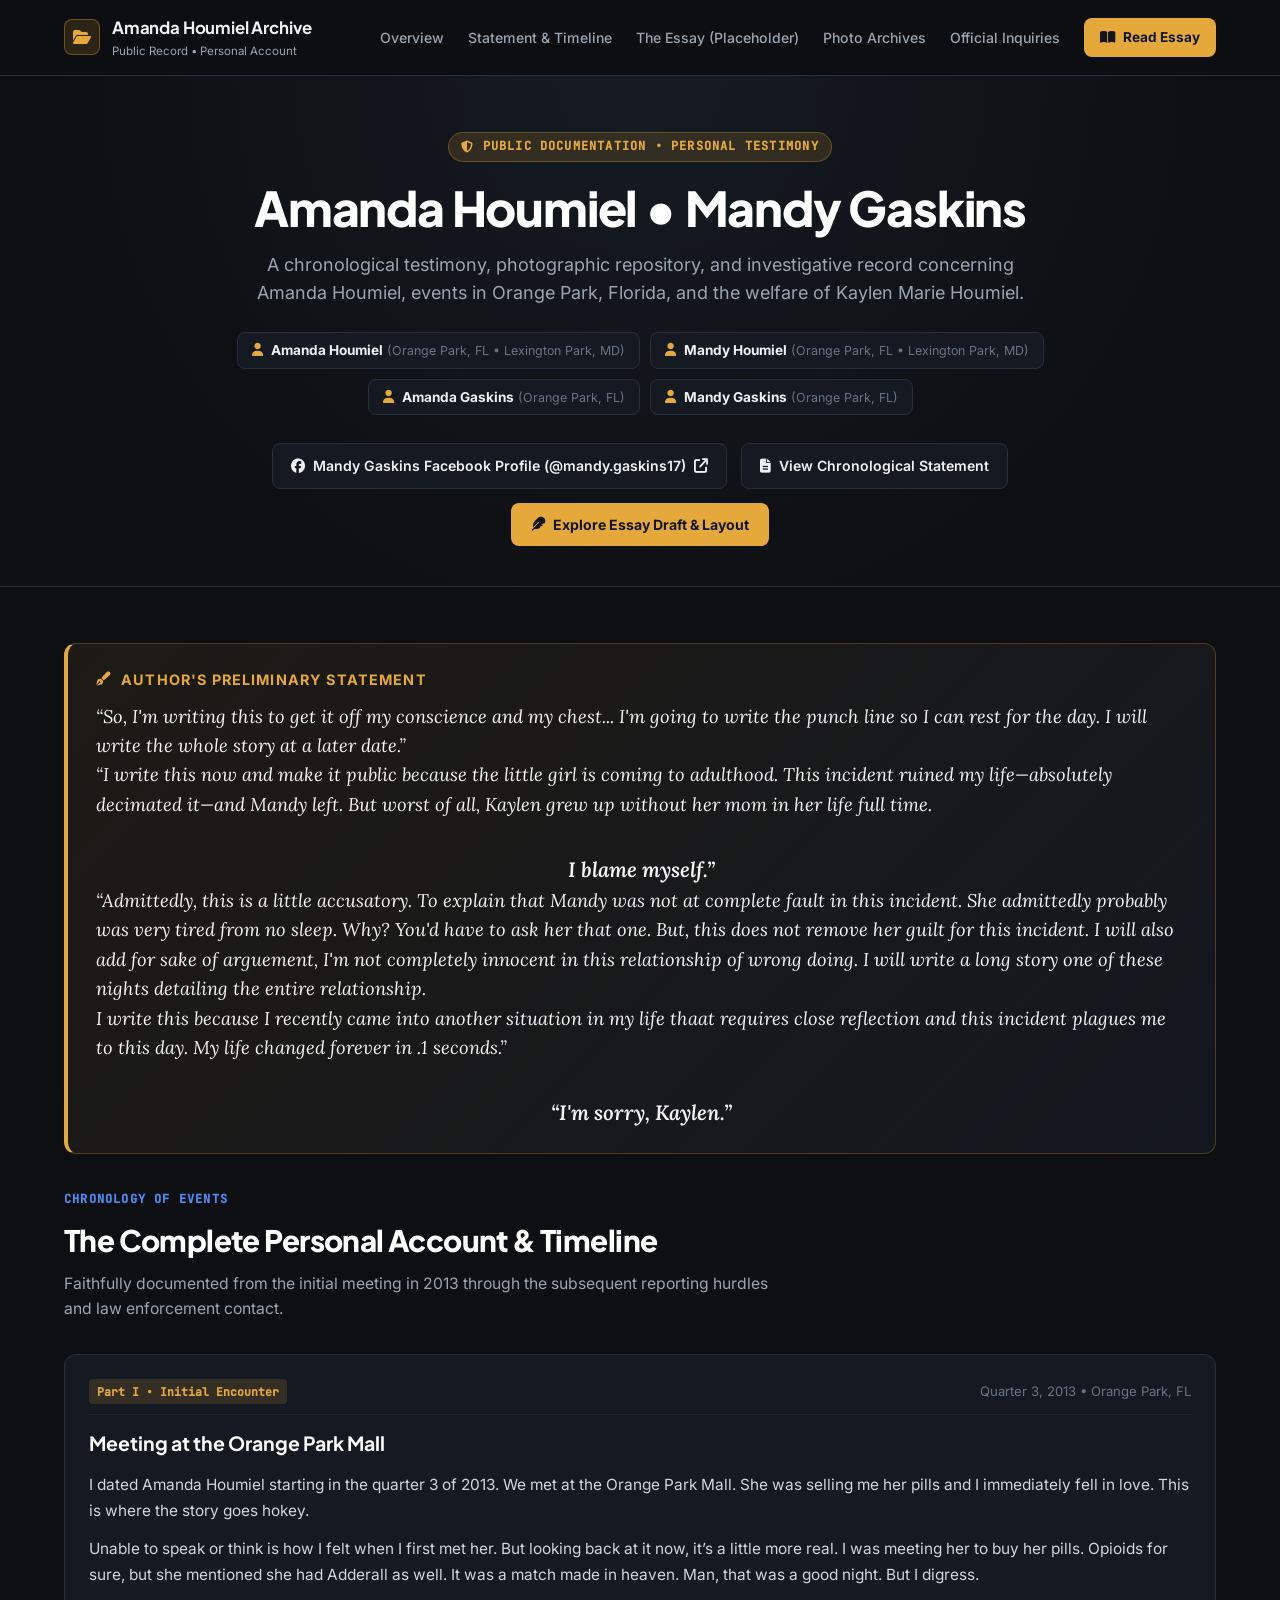
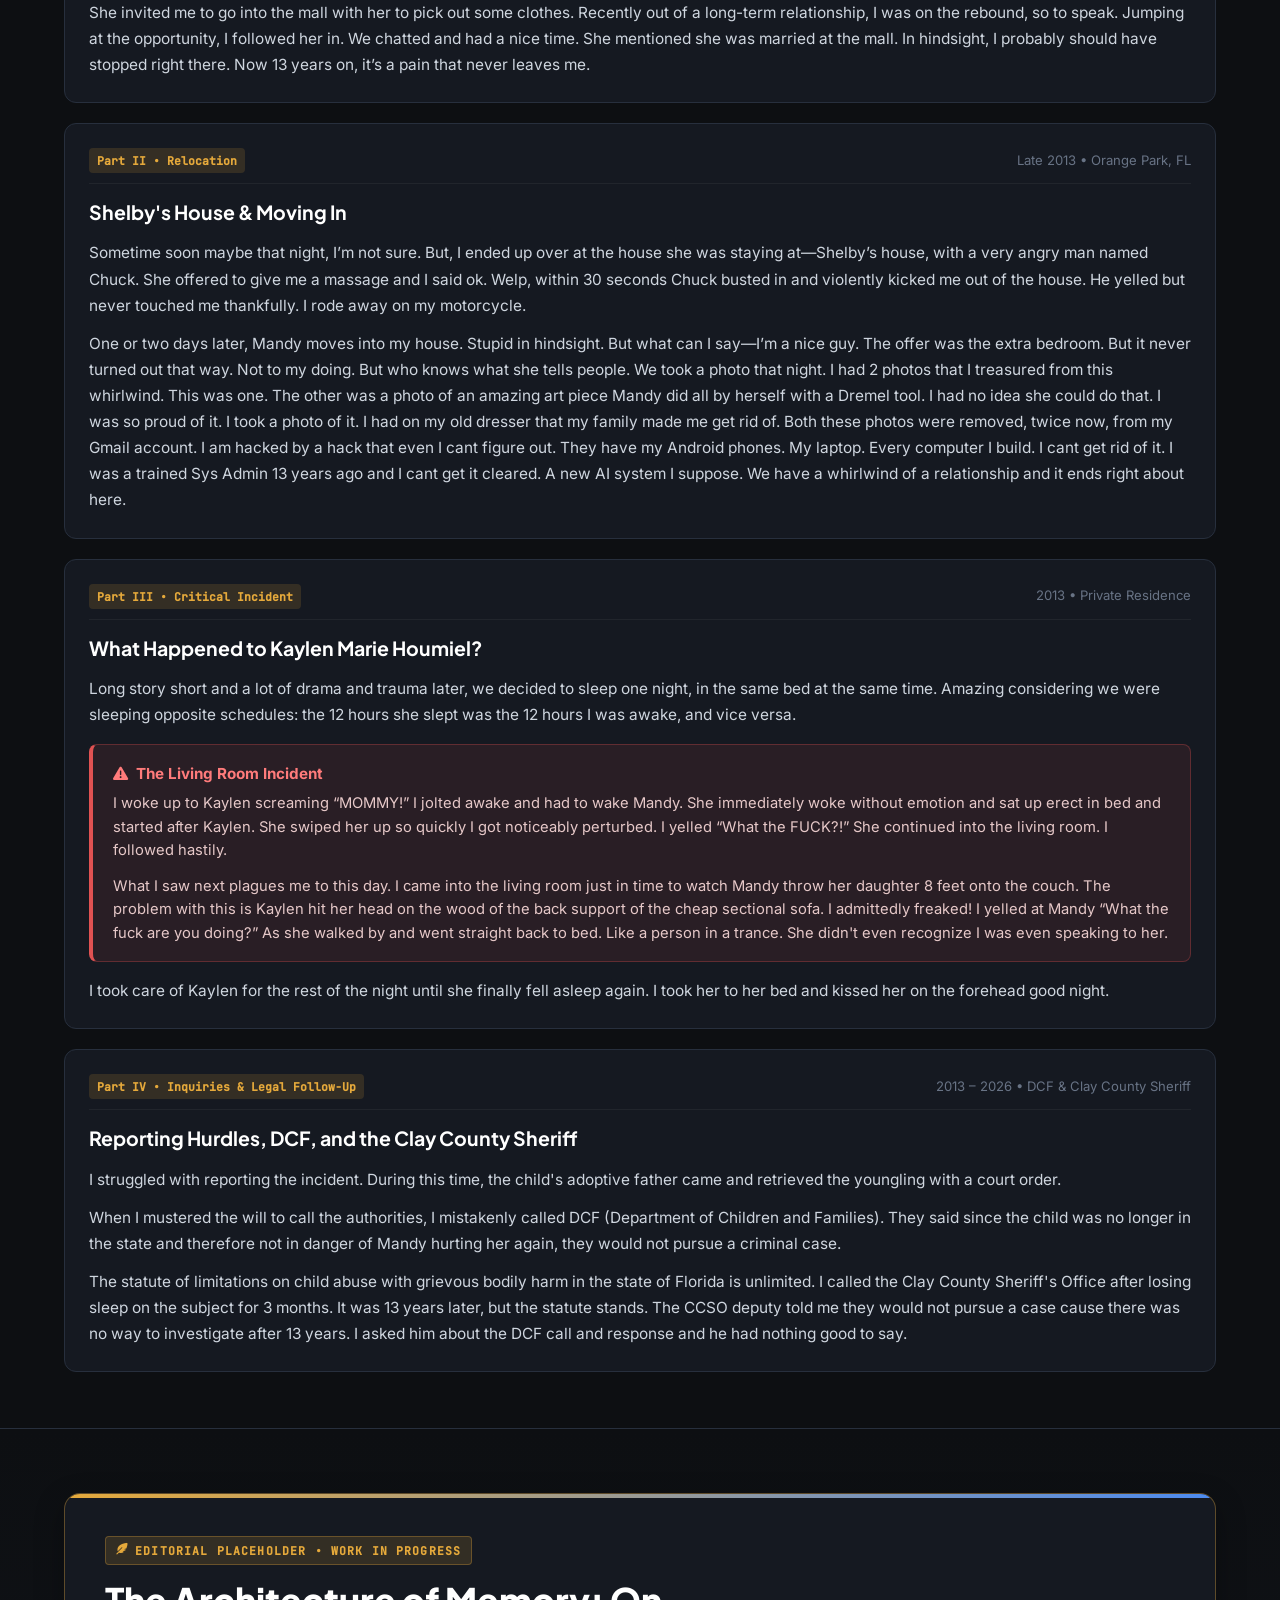
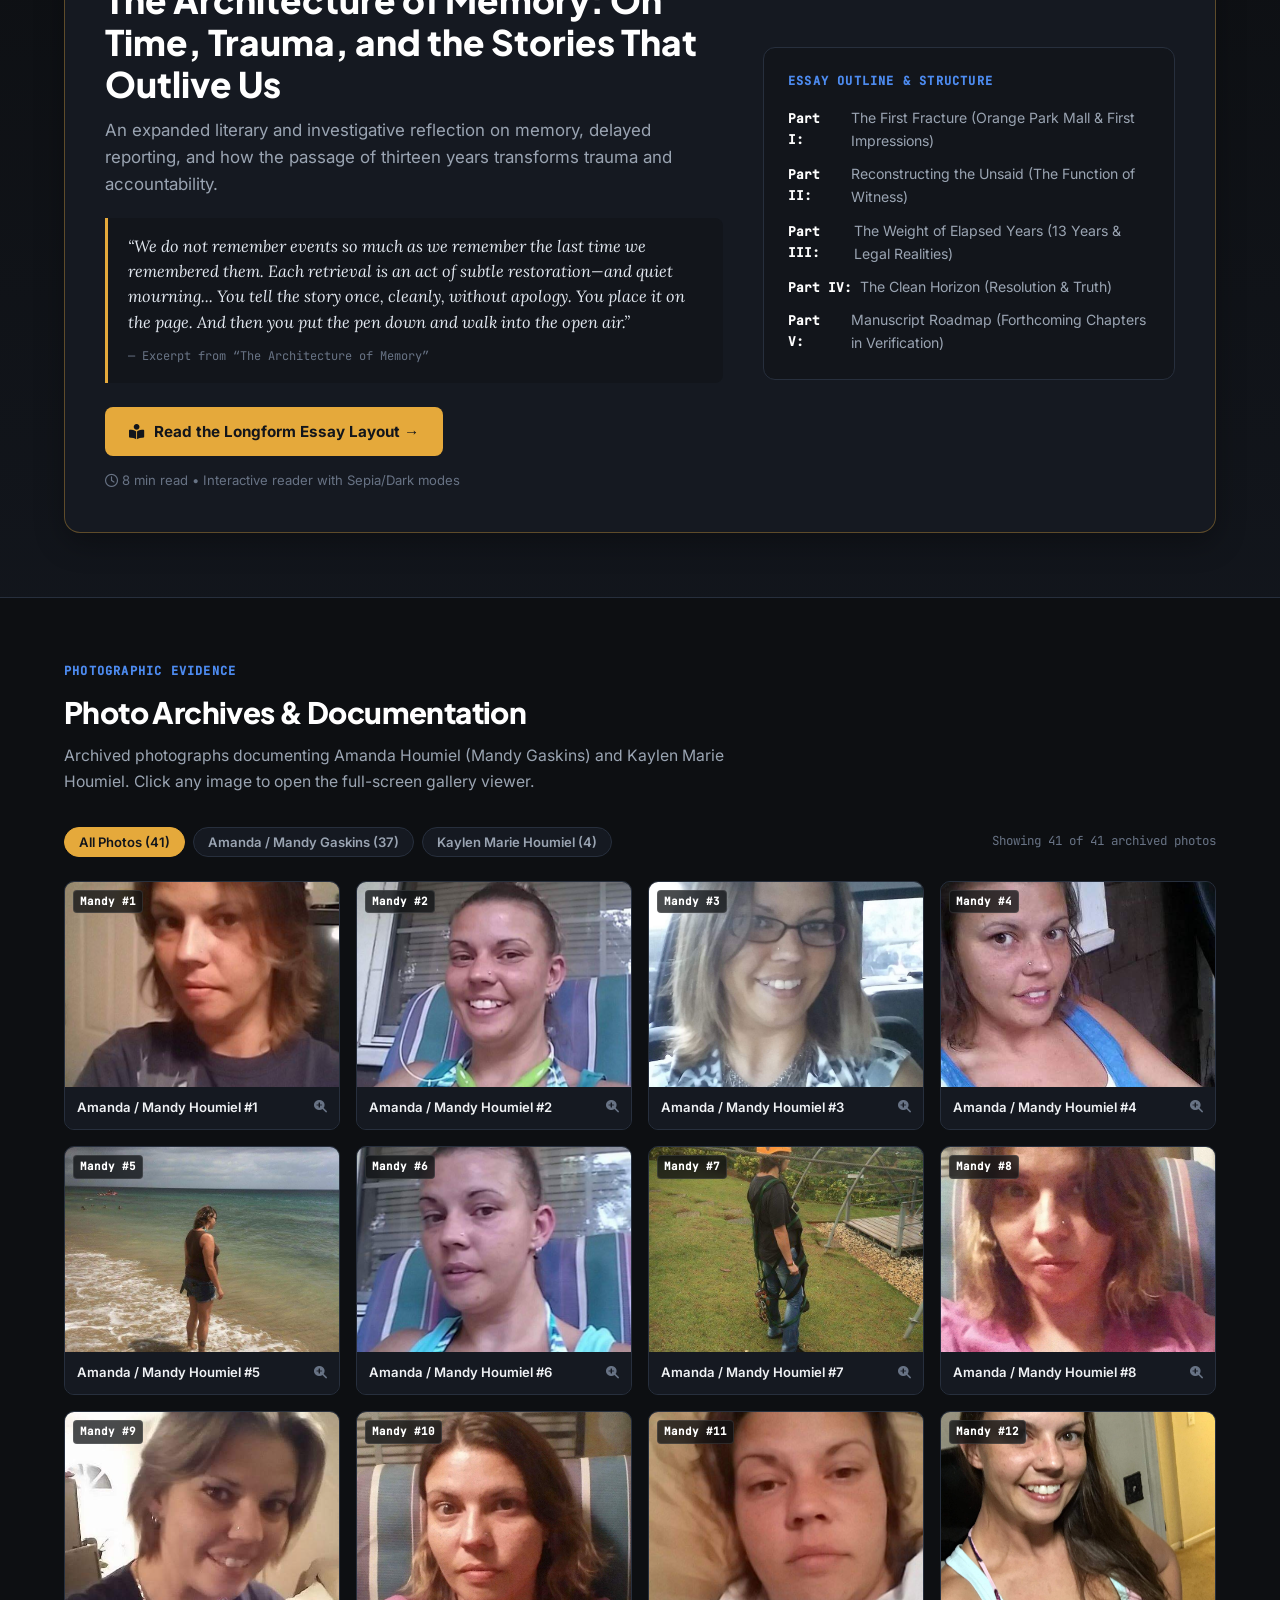
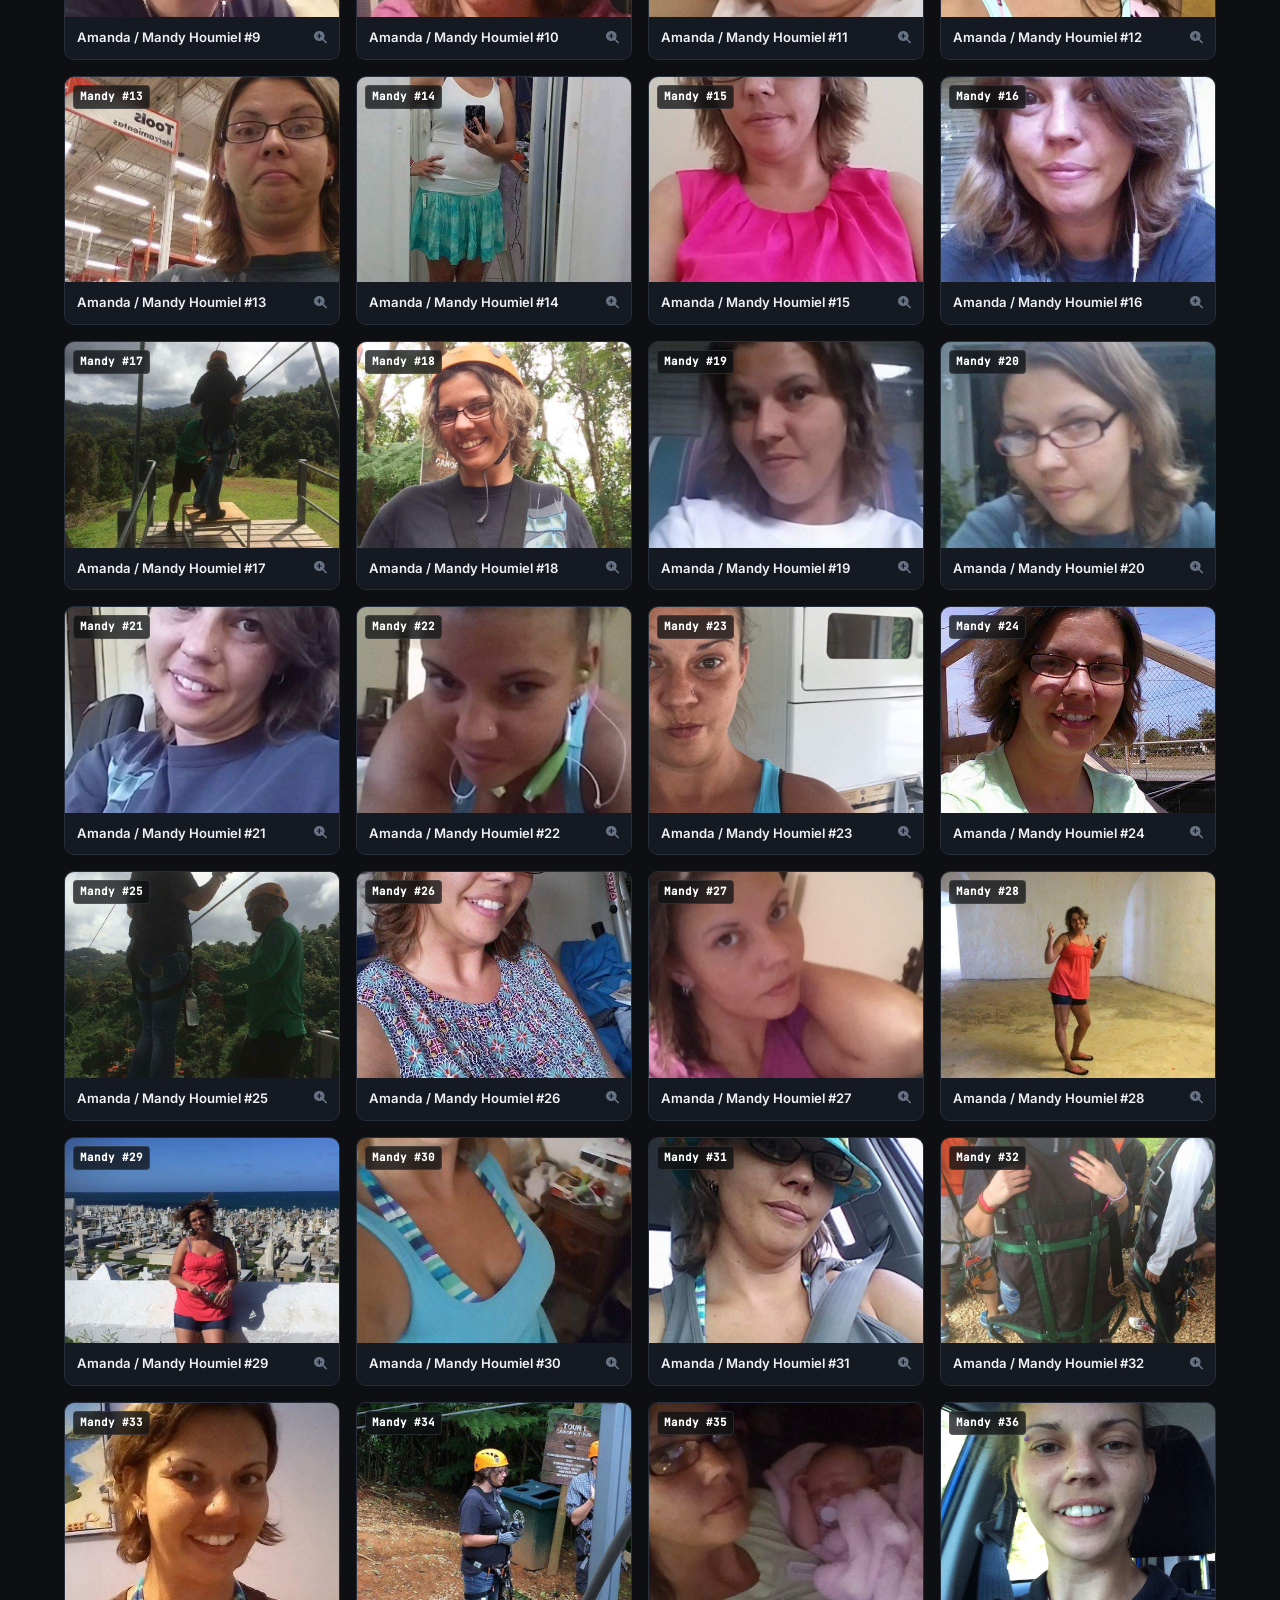
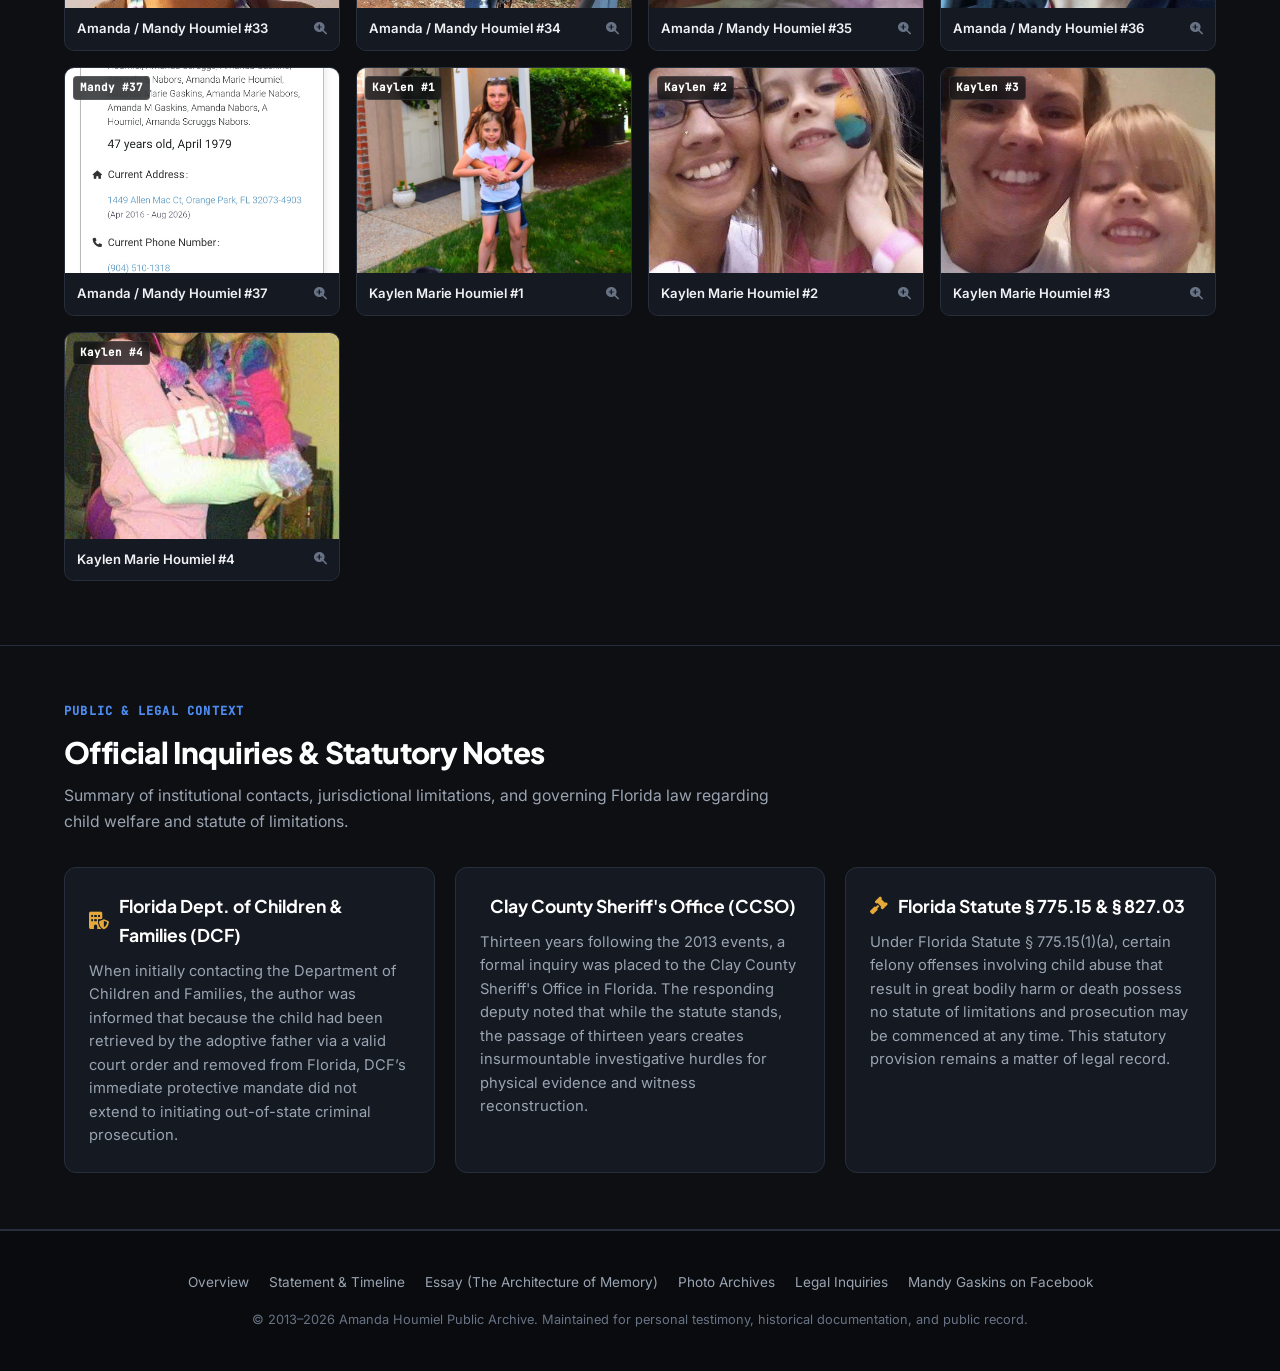
==== commit 540cb954: "added break" ====
--- a/index.html
+++ b/index.html
@@ -99,7 +99,7 @@
         </p>
         <p class="preface-quote">
           &ldquo;I write this now and make it public because the little girl is coming to adulthood. This incident ruined my life&mdash;absolutely decimated it&mdash;and Mandy left. But worst of all, Kaylen grew up without her mom in her life full time.<br />
-          <strong class="preface-emphasis">I blame myself.&rdquo;</strong>
+          <strong class="preface-emphasis"><br>I blame myself.&rdquo;</strong>
         </p>
         <p class="preface-quote">
           &ldquo;Admittedly, this is a little accusatory. To explain that Mandy was not at complete fault in this incident. She admittedly probably was very tired from no sleep. Why? You'd have to ask her that one. But, this does not remove her guilt for this incident. I will also add for sake of arguement, I'm not completely innocent in this relationship of wrong doing.  I will write a long story one of these nights detailing the entire relationship.<br />
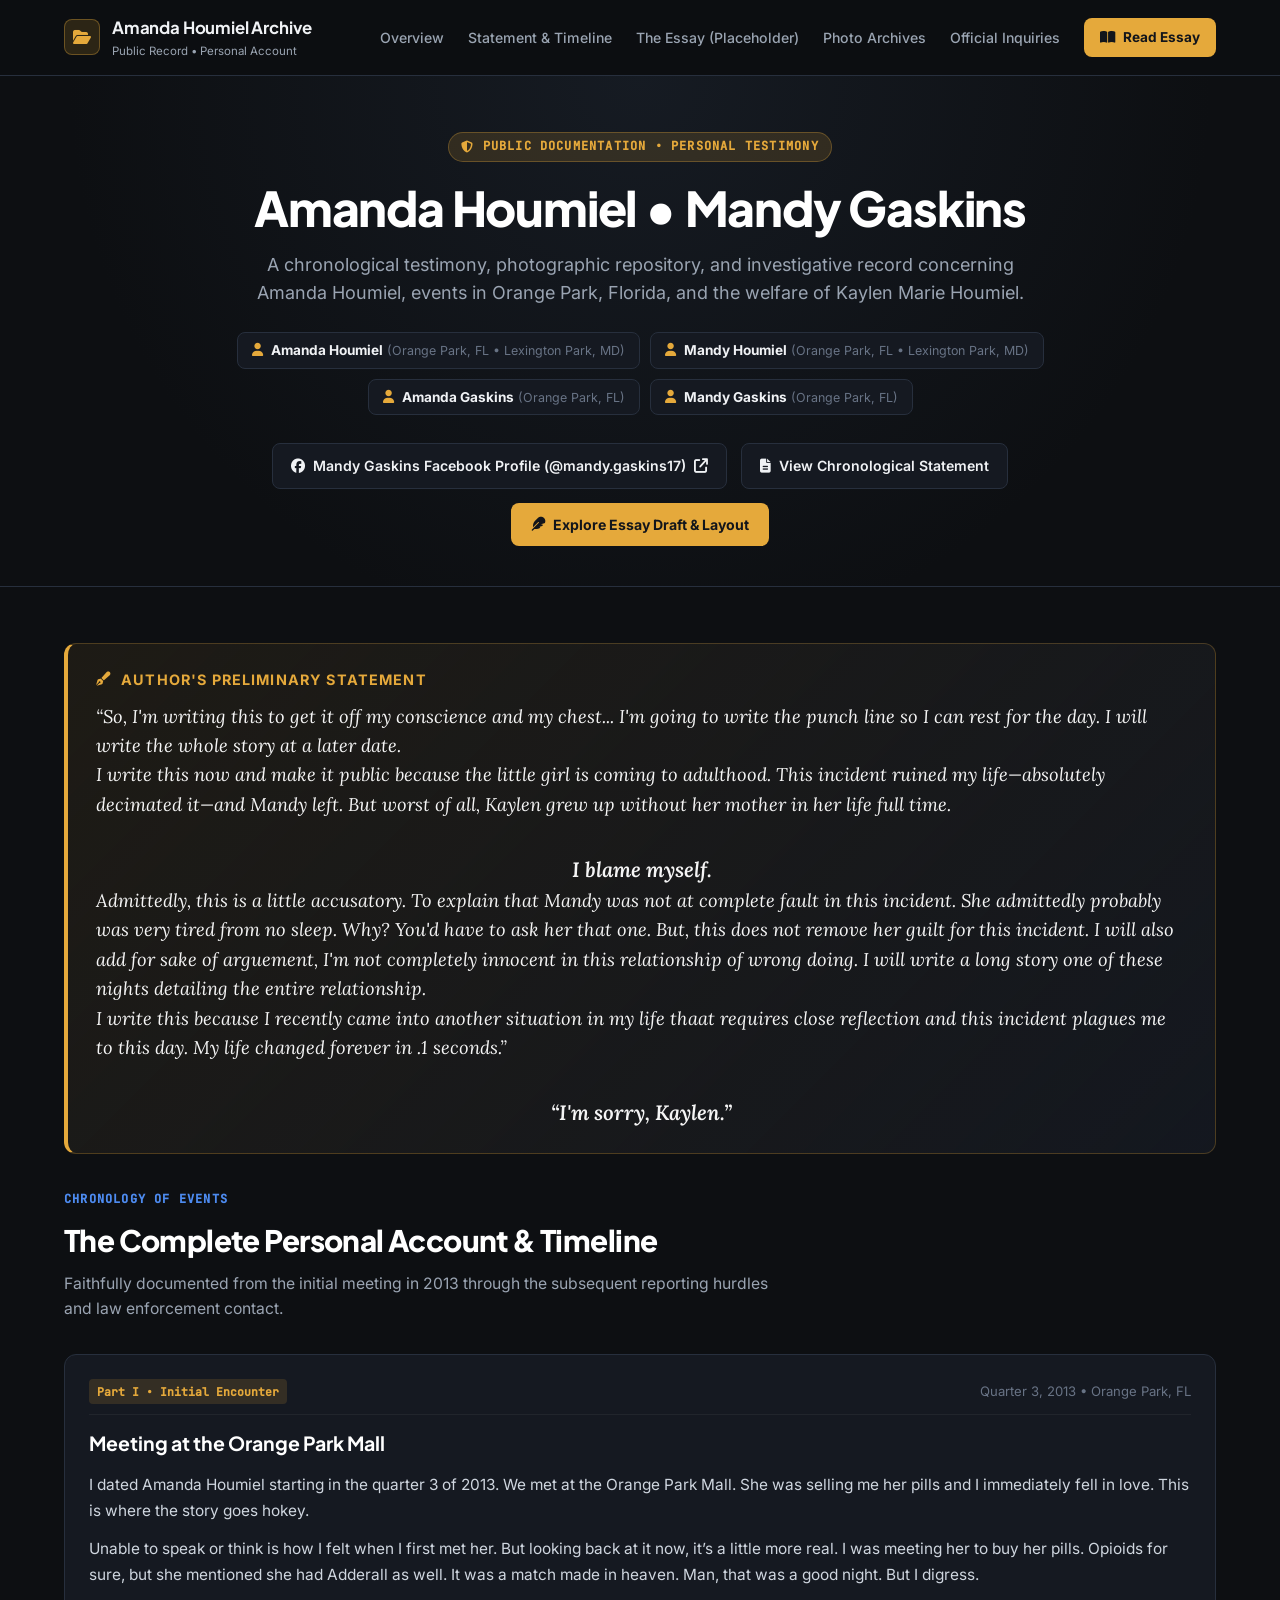
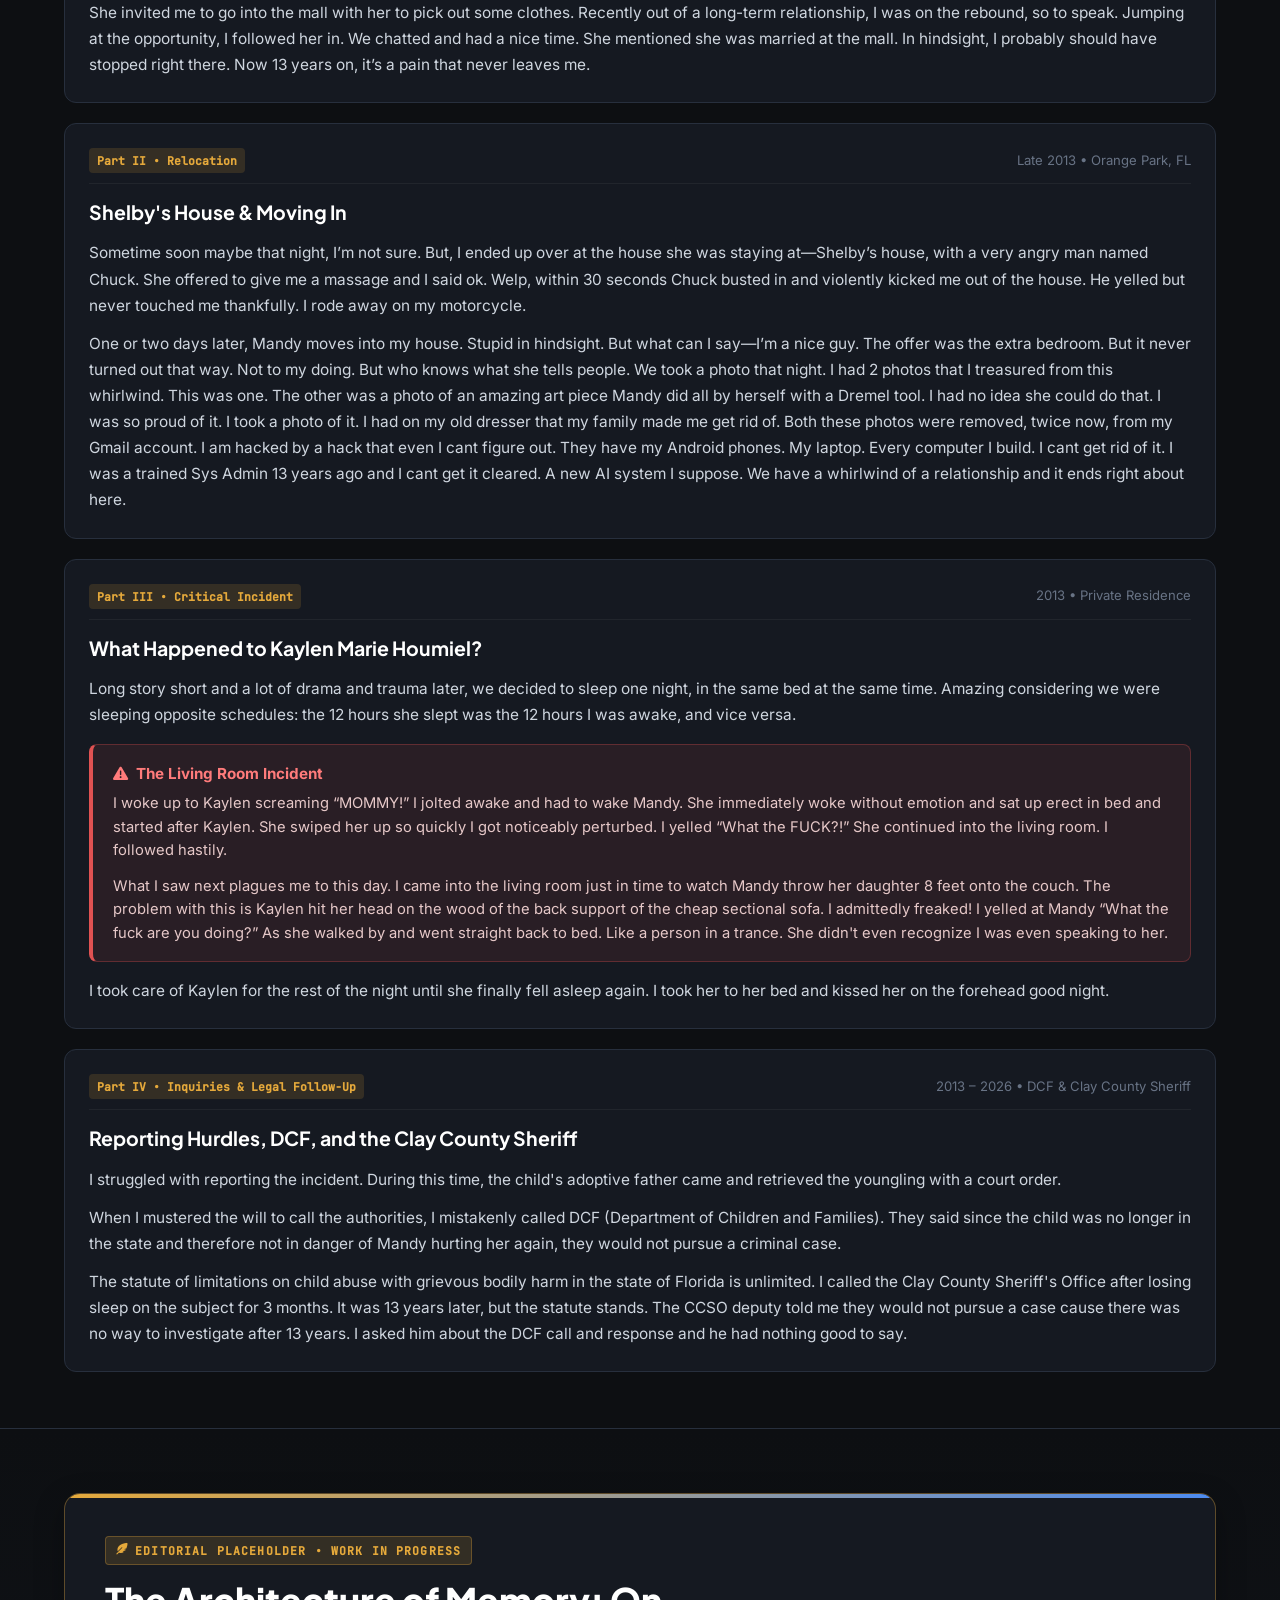
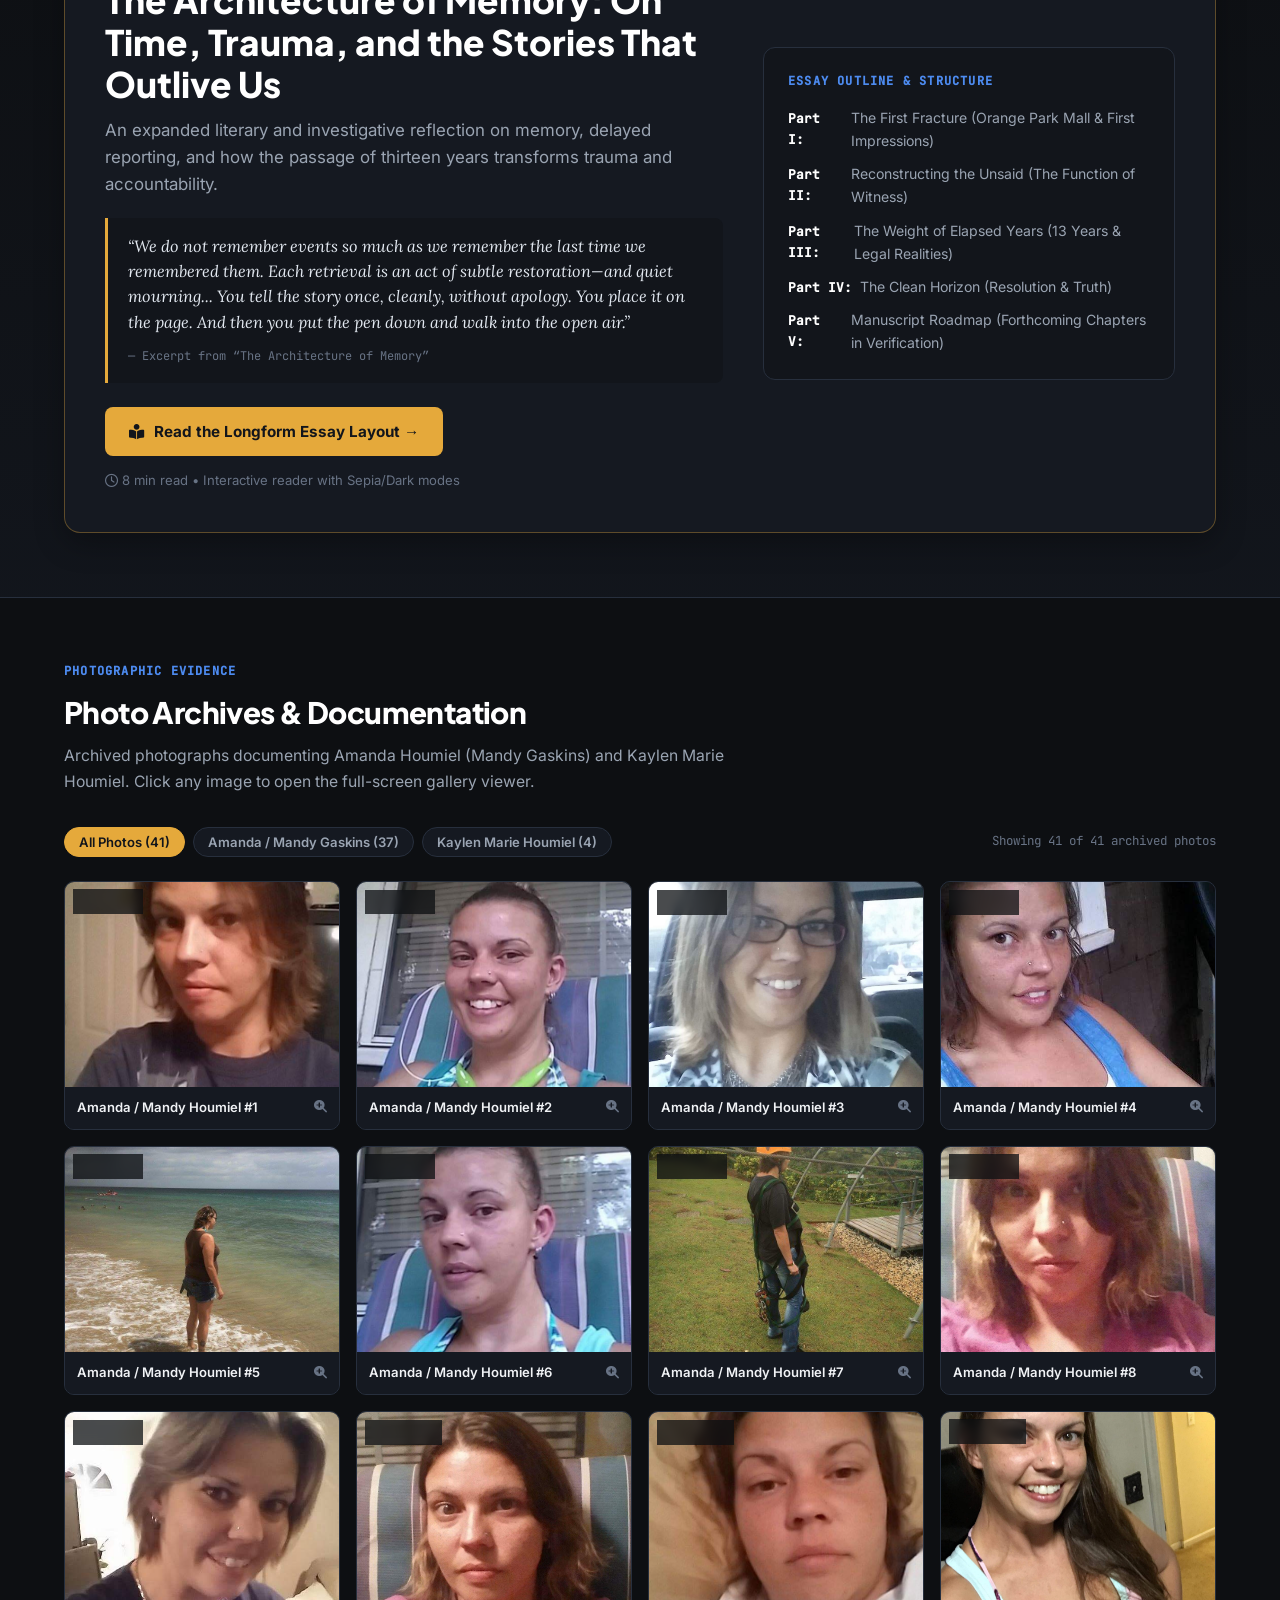
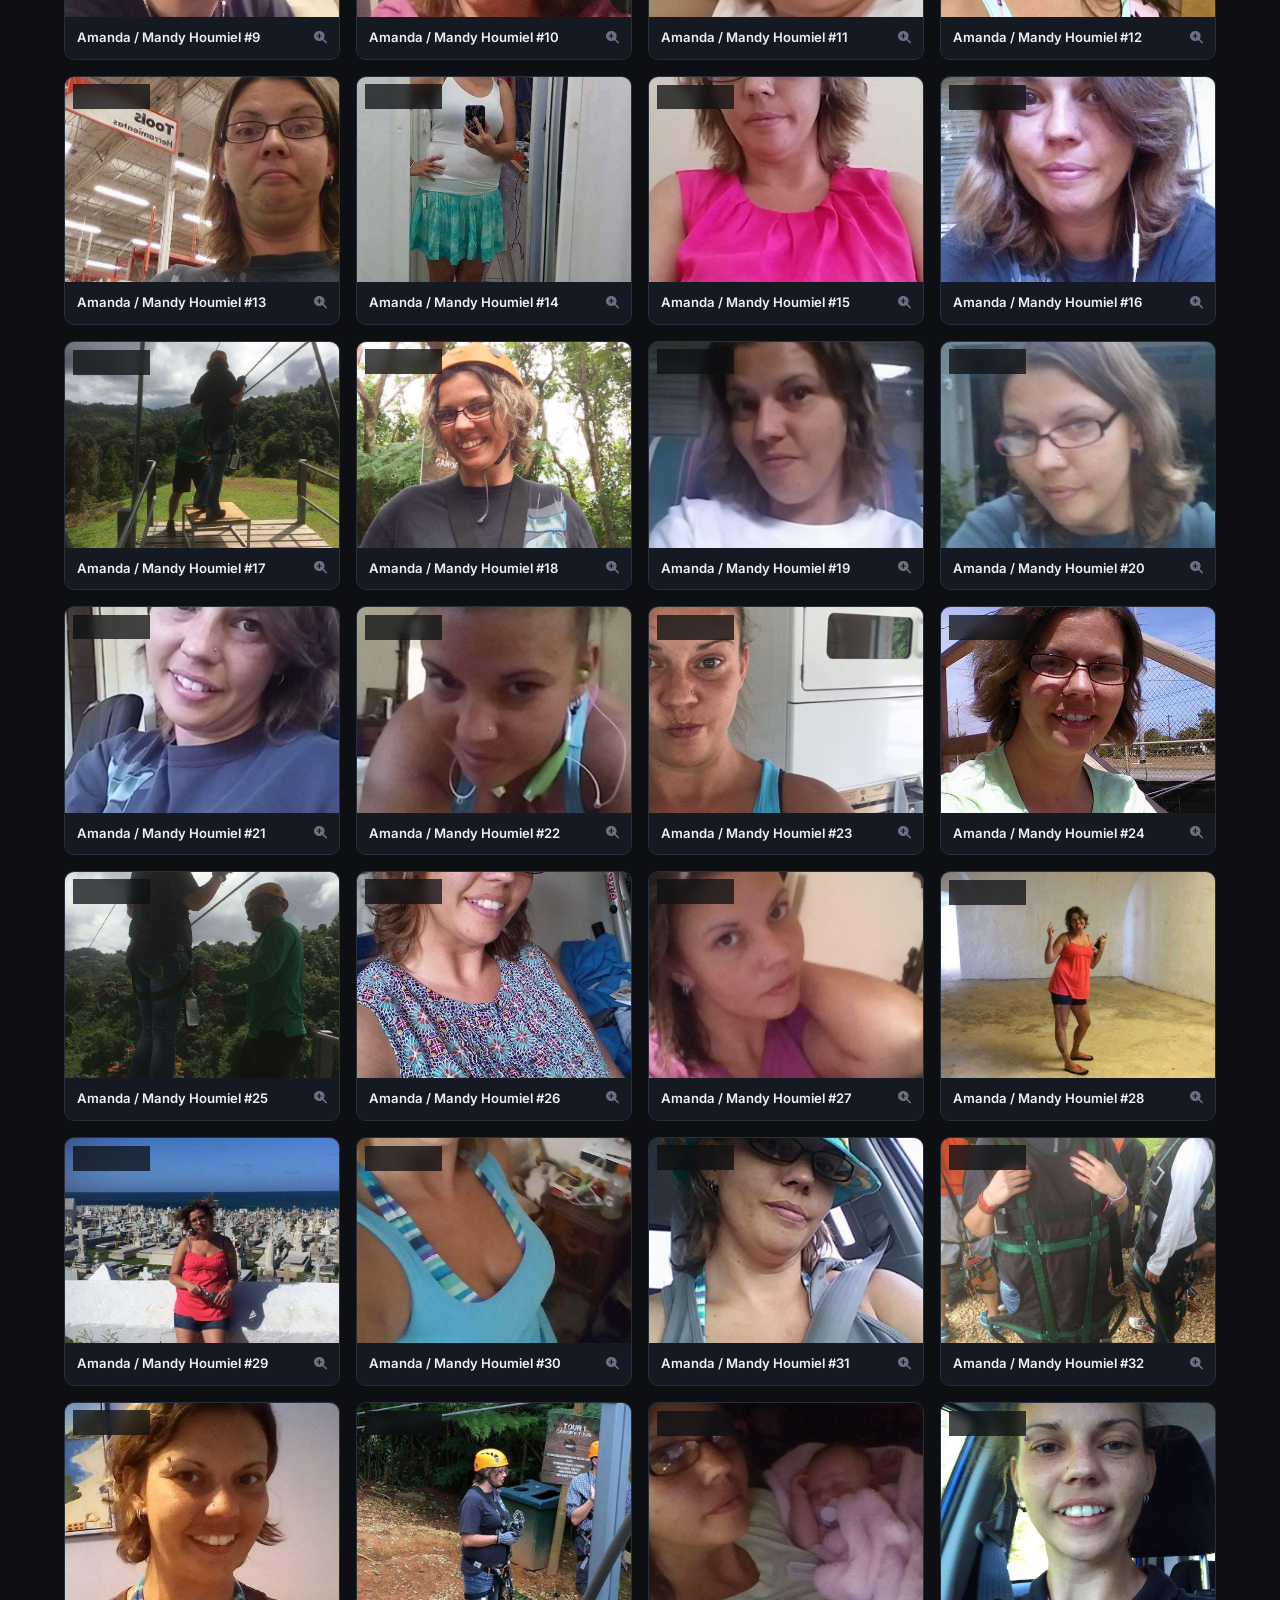
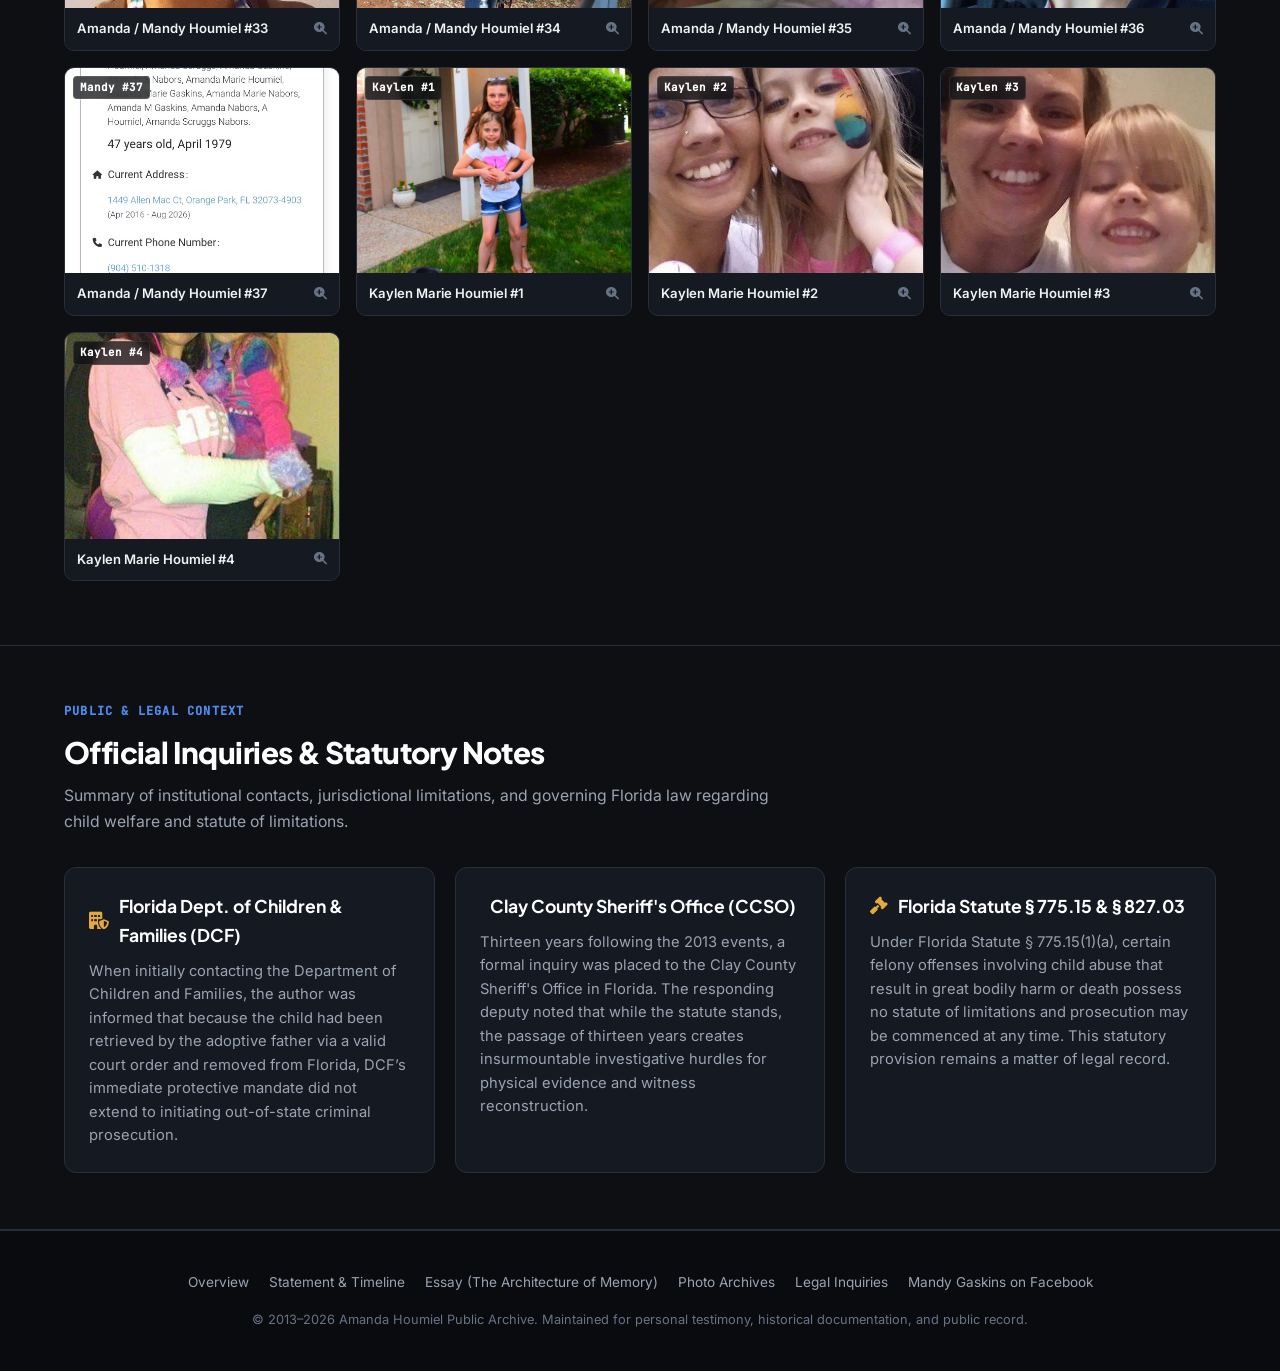
==== commit c5516b61: "removed quotes and added <br>" ====
--- a/index.html
+++ b/index.html
@@ -95,14 +95,14 @@
           <i class="fa-solid fa-pen-fancy"></i> Author's Preliminary Statement
         </div>
         <p class="preface-quote">
-          &ldquo;So, I'm writing this to get it off my conscience and my chest... I'm going to write the punch line so I can rest for the day. I will write the whole story at a later date.&rdquo;
+          &ldquo;So, I'm writing this to get it off my conscience and my chest... I'm going to write the punch line so I can rest for the day. I will write the whole story at a later date.
         </p>
         <p class="preface-quote">
-          &ldquo;I write this now and make it public because the little girl is coming to adulthood. This incident ruined my life&mdash;absolutely decimated it&mdash;and Mandy left. But worst of all, Kaylen grew up without her mom in her life full time.<br />
-          <strong class="preface-emphasis"><br>I blame myself.&rdquo;</strong>
+          I write this now and make it public because the little girl is coming to adulthood. This incident ruined my life&mdash;absolutely decimated it&mdash;and Mandy left. But worst of all, Kaylen grew up without her mother in her life full time.<br />
+          <strong class="preface-emphasis"><br>I blame myself.<br></strong>
         </p>
         <p class="preface-quote">
-          &ldquo;Admittedly, this is a little accusatory. To explain that Mandy was not at complete fault in this incident. She admittedly probably was very tired from no sleep. Why? You'd have to ask her that one. But, this does not remove her guilt for this incident. I will also add for sake of arguement, I'm not completely innocent in this relationship of wrong doing.  I will write a long story one of these nights detailing the entire relationship.<br />
+          Admittedly, this is a little accusatory. To explain that Mandy was not at complete fault in this incident. She admittedly probably was very tired from no sleep. Why? You'd have to ask her that one. But, this does not remove her guilt for this incident. I will also add for sake of arguement, I'm not completely innocent in this relationship of wrong doing.  I will write a long story one of these nights detailing the entire relationship.<br />
           I write this because I recently came into another situation in my life thaat requires close reflection and this incident plagues me to this day. My life changed forever in .1 seconds.&rdquo;
         </p>
         <p class="preface-quote">
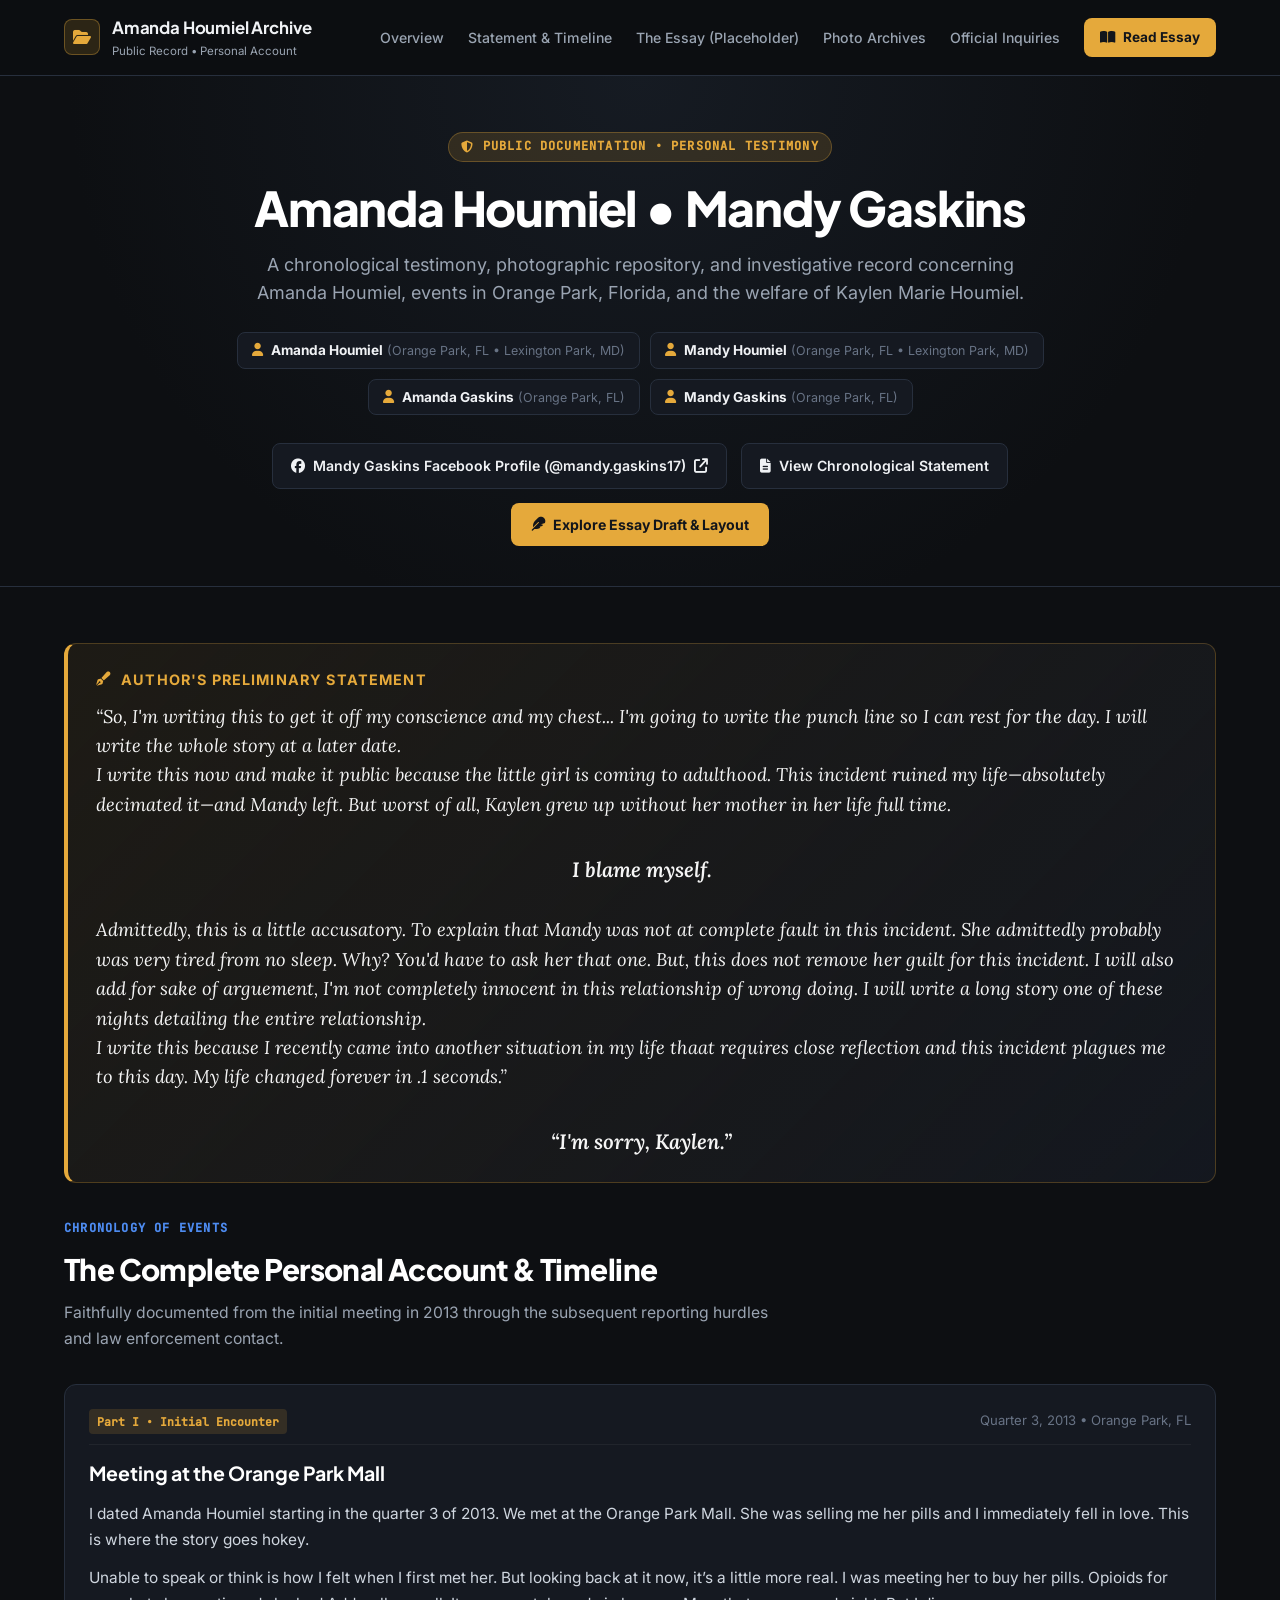
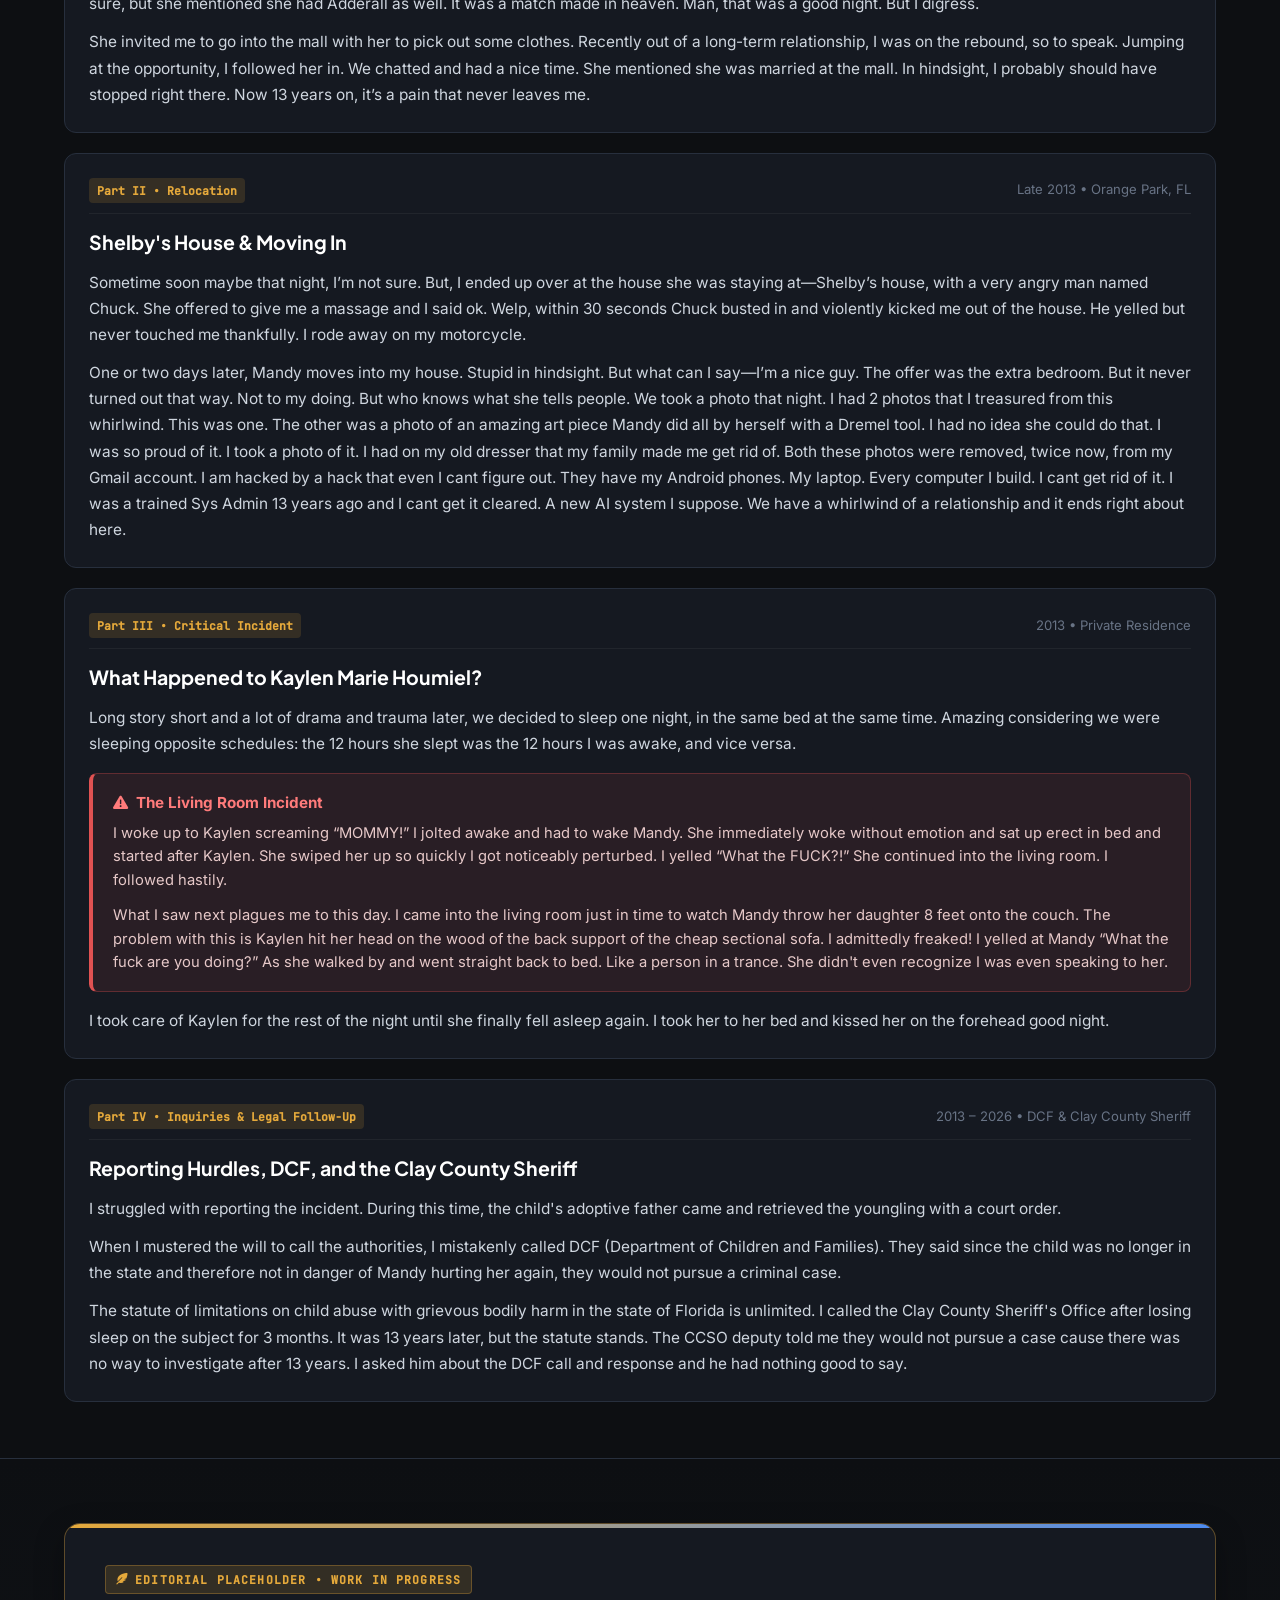
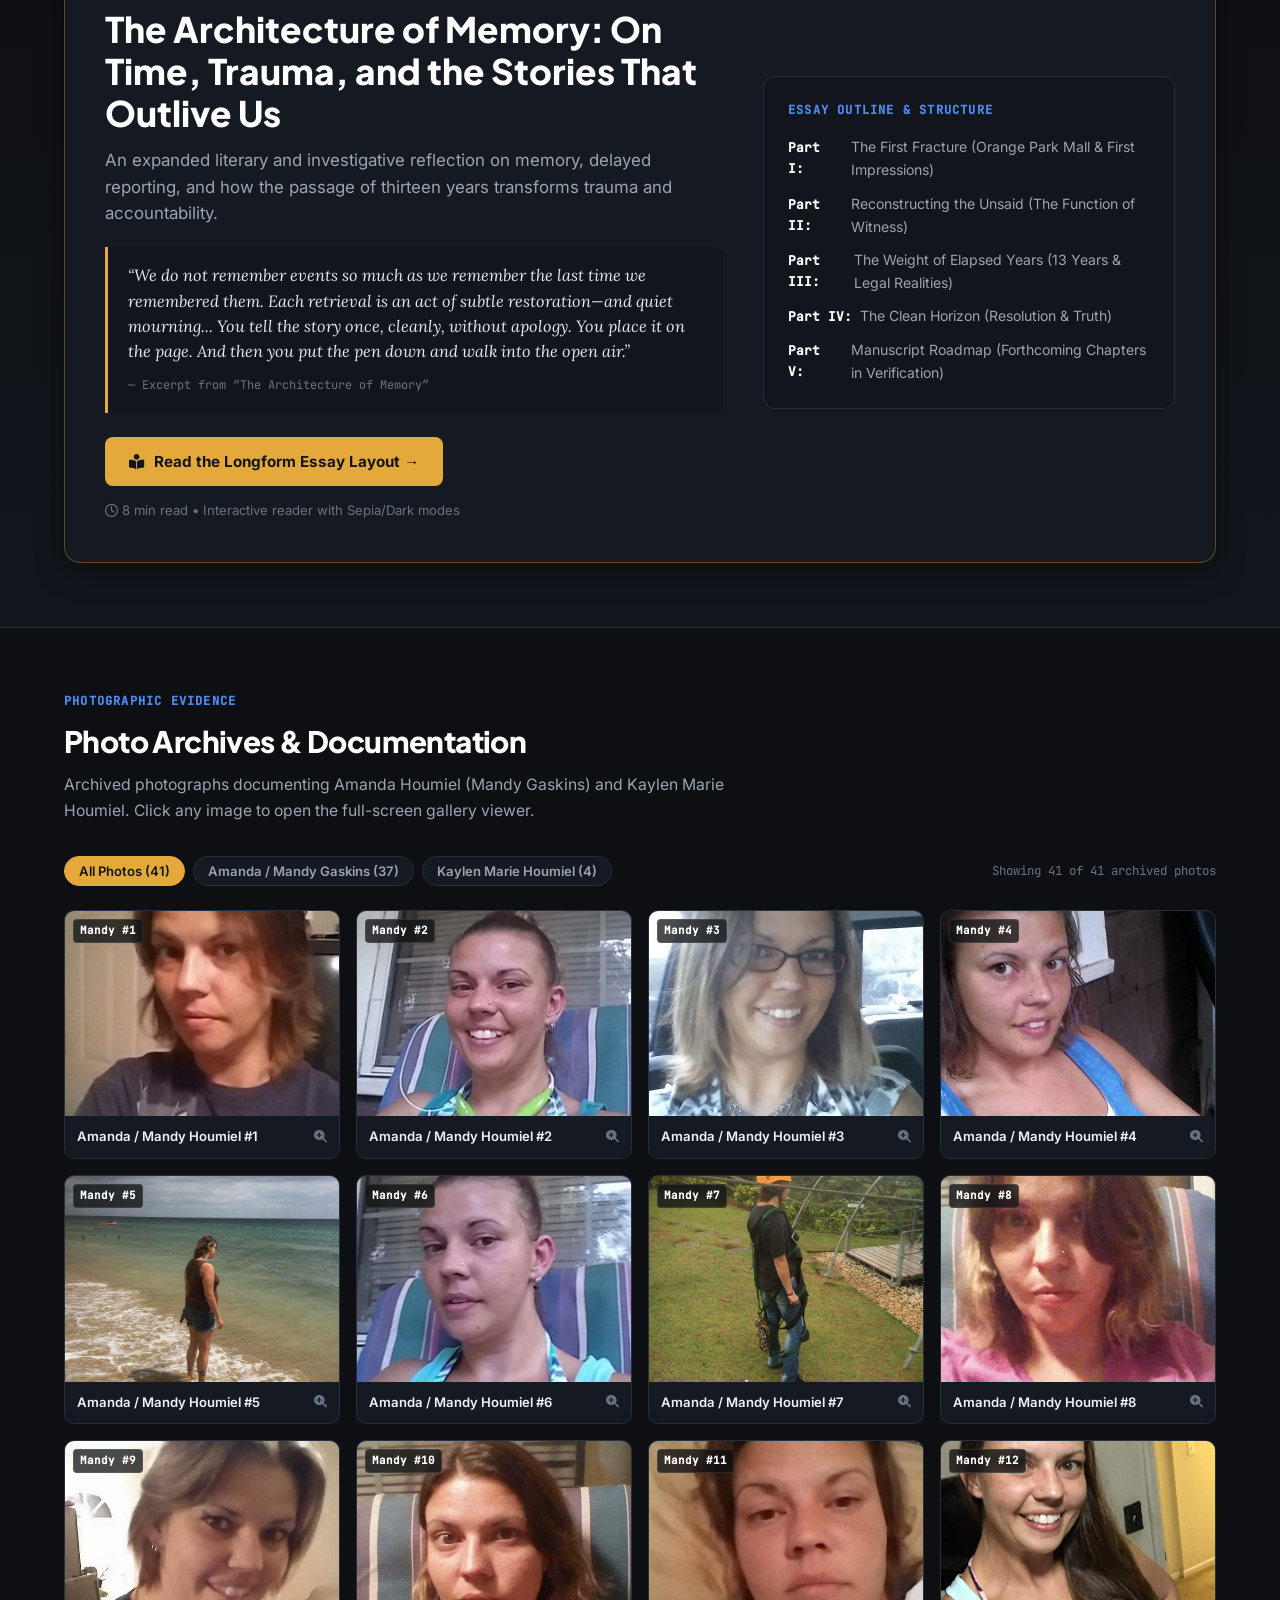
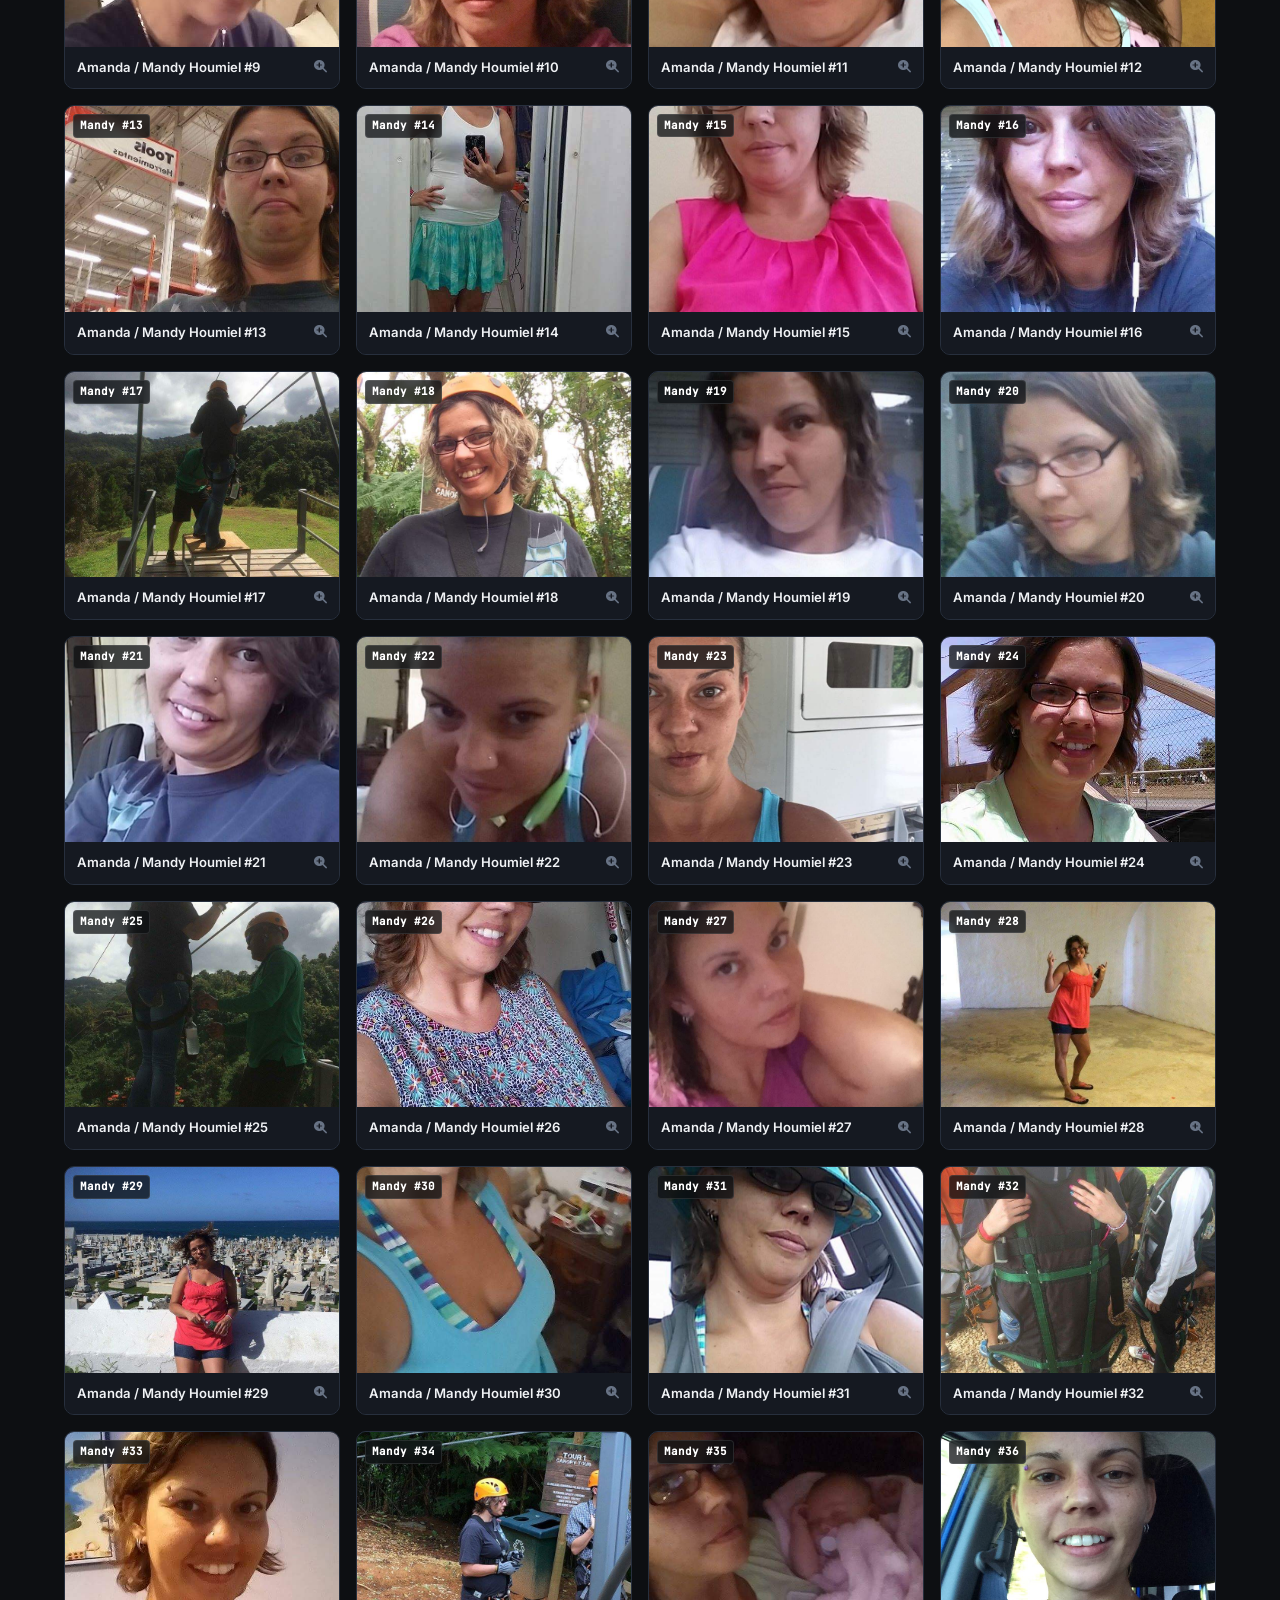
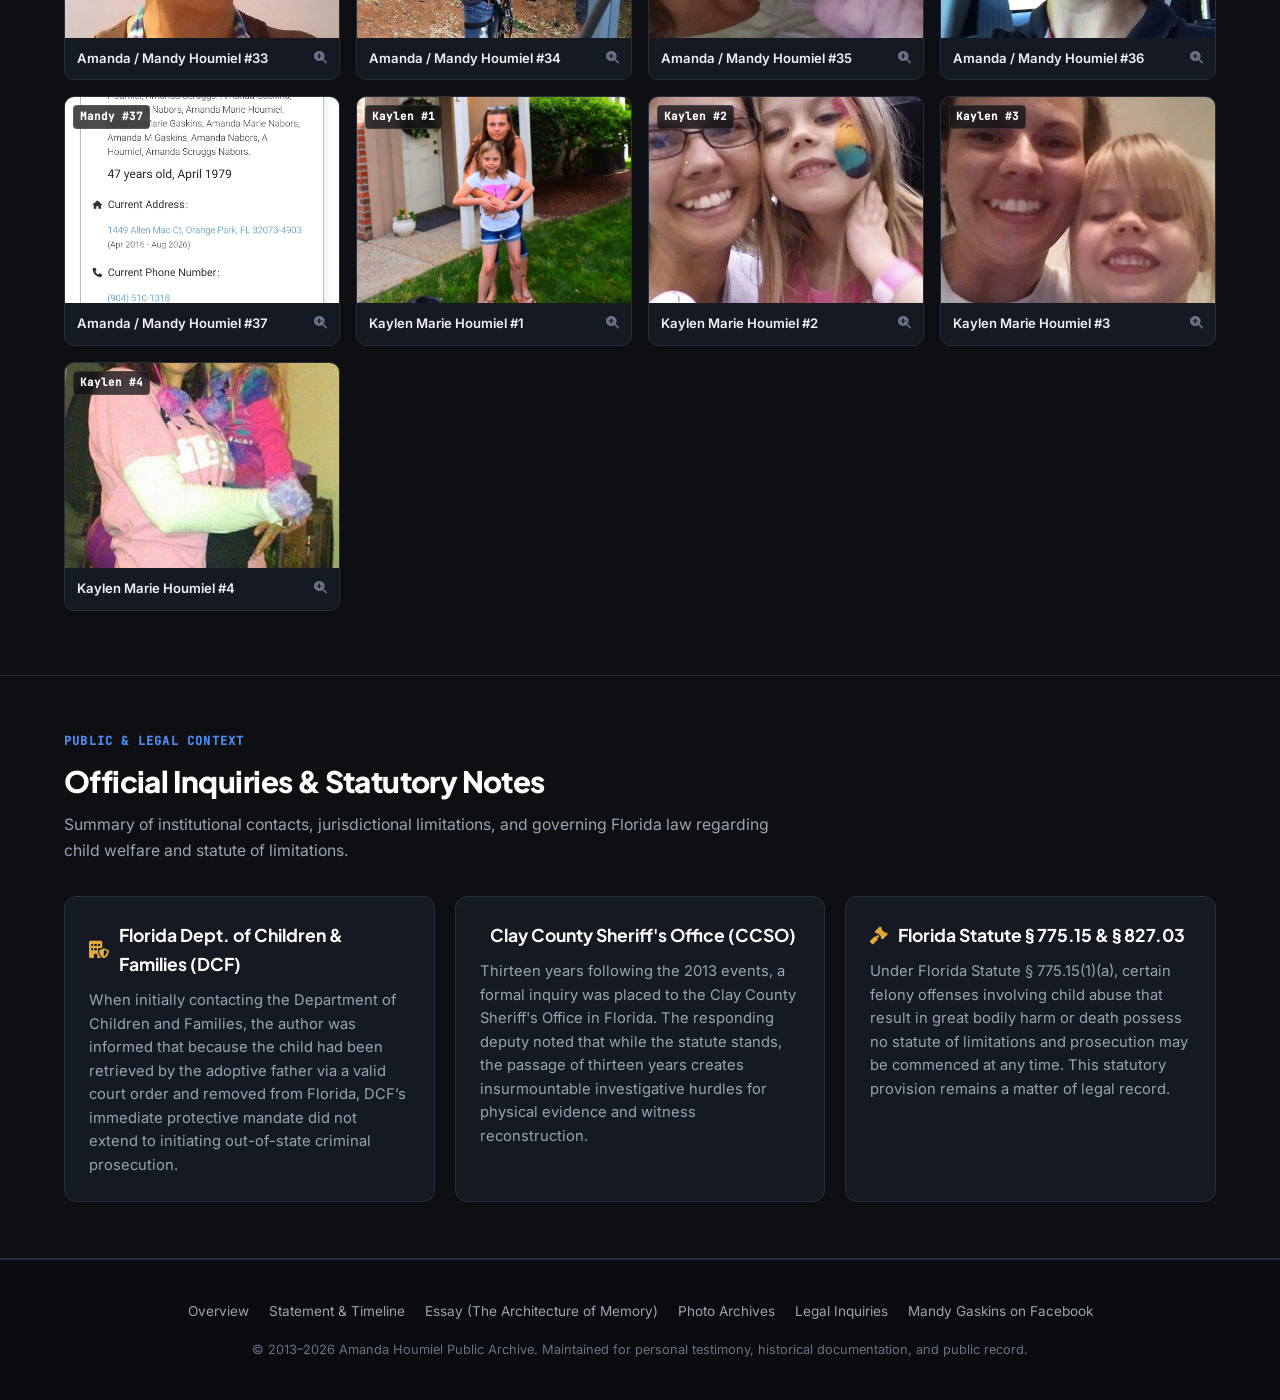
==== commit 9c8142e0: "Adjust preface paragraph spacing Co-authored-by: Copilot <223556219+Copilot@users.noreply.github.com" ====
--- a/index.html
+++ b/index.html
@@ -102,7 +102,7 @@
           <strong class="preface-emphasis"><br>I blame myself.<br></strong>
         </p>
         <p class="preface-quote">
-          Admittedly, this is a little accusatory. To explain that Mandy was not at complete fault in this incident. She admittedly probably was very tired from no sleep. Why? You'd have to ask her that one. But, this does not remove her guilt for this incident. I will also add for sake of arguement, I'm not completely innocent in this relationship of wrong doing.  I will write a long story one of these nights detailing the entire relationship.<br />
+          <br>Admittedly, this is a little accusatory. To explain that Mandy was not at complete fault in this incident. She admittedly probably was very tired from no sleep. Why? You'd have to ask her that one. But, this does not remove her guilt for this incident. I will also add for sake of arguement, I'm not completely innocent in this relationship of wrong doing.  I will write a long story one of these nights detailing the entire relationship.<br />
           I write this because I recently came into another situation in my life thaat requires close reflection and this incident plagues me to this day. My life changed forever in .1 seconds.&rdquo;
         </p>
         <p class="preface-quote">
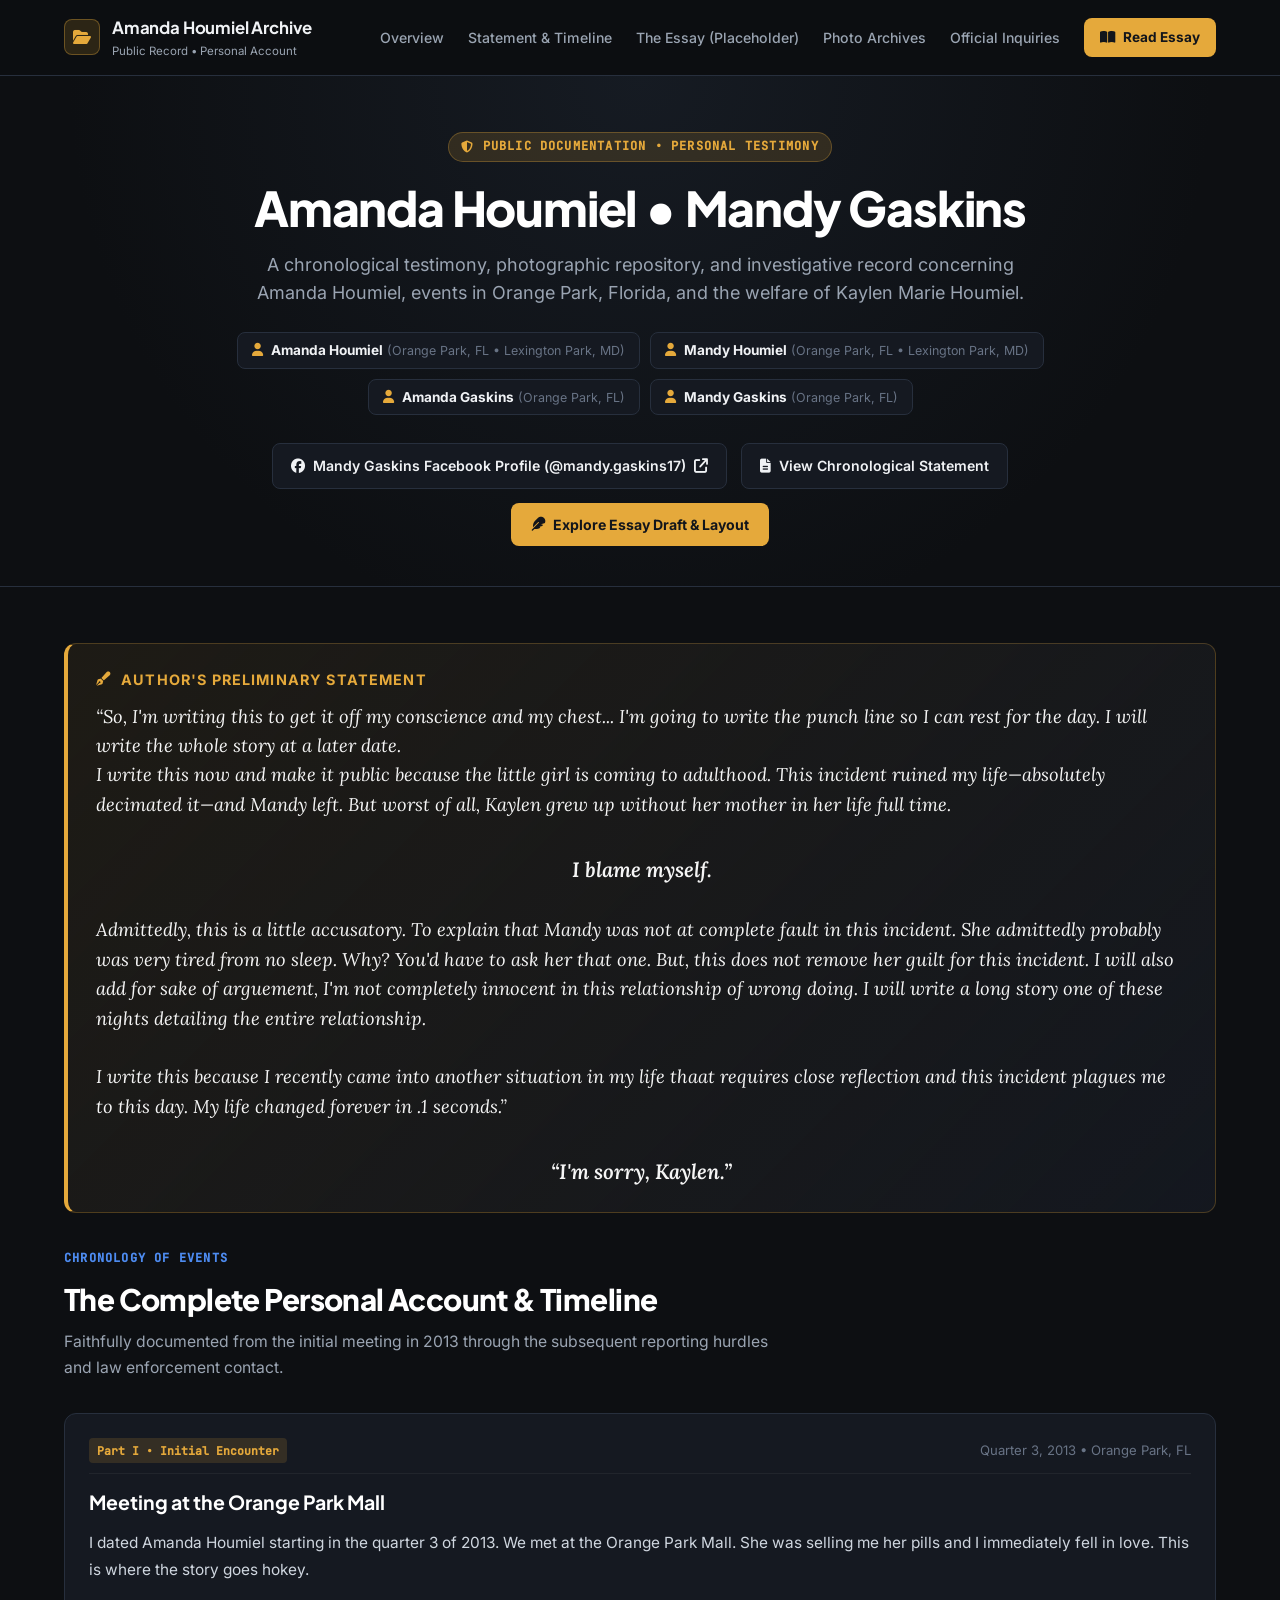
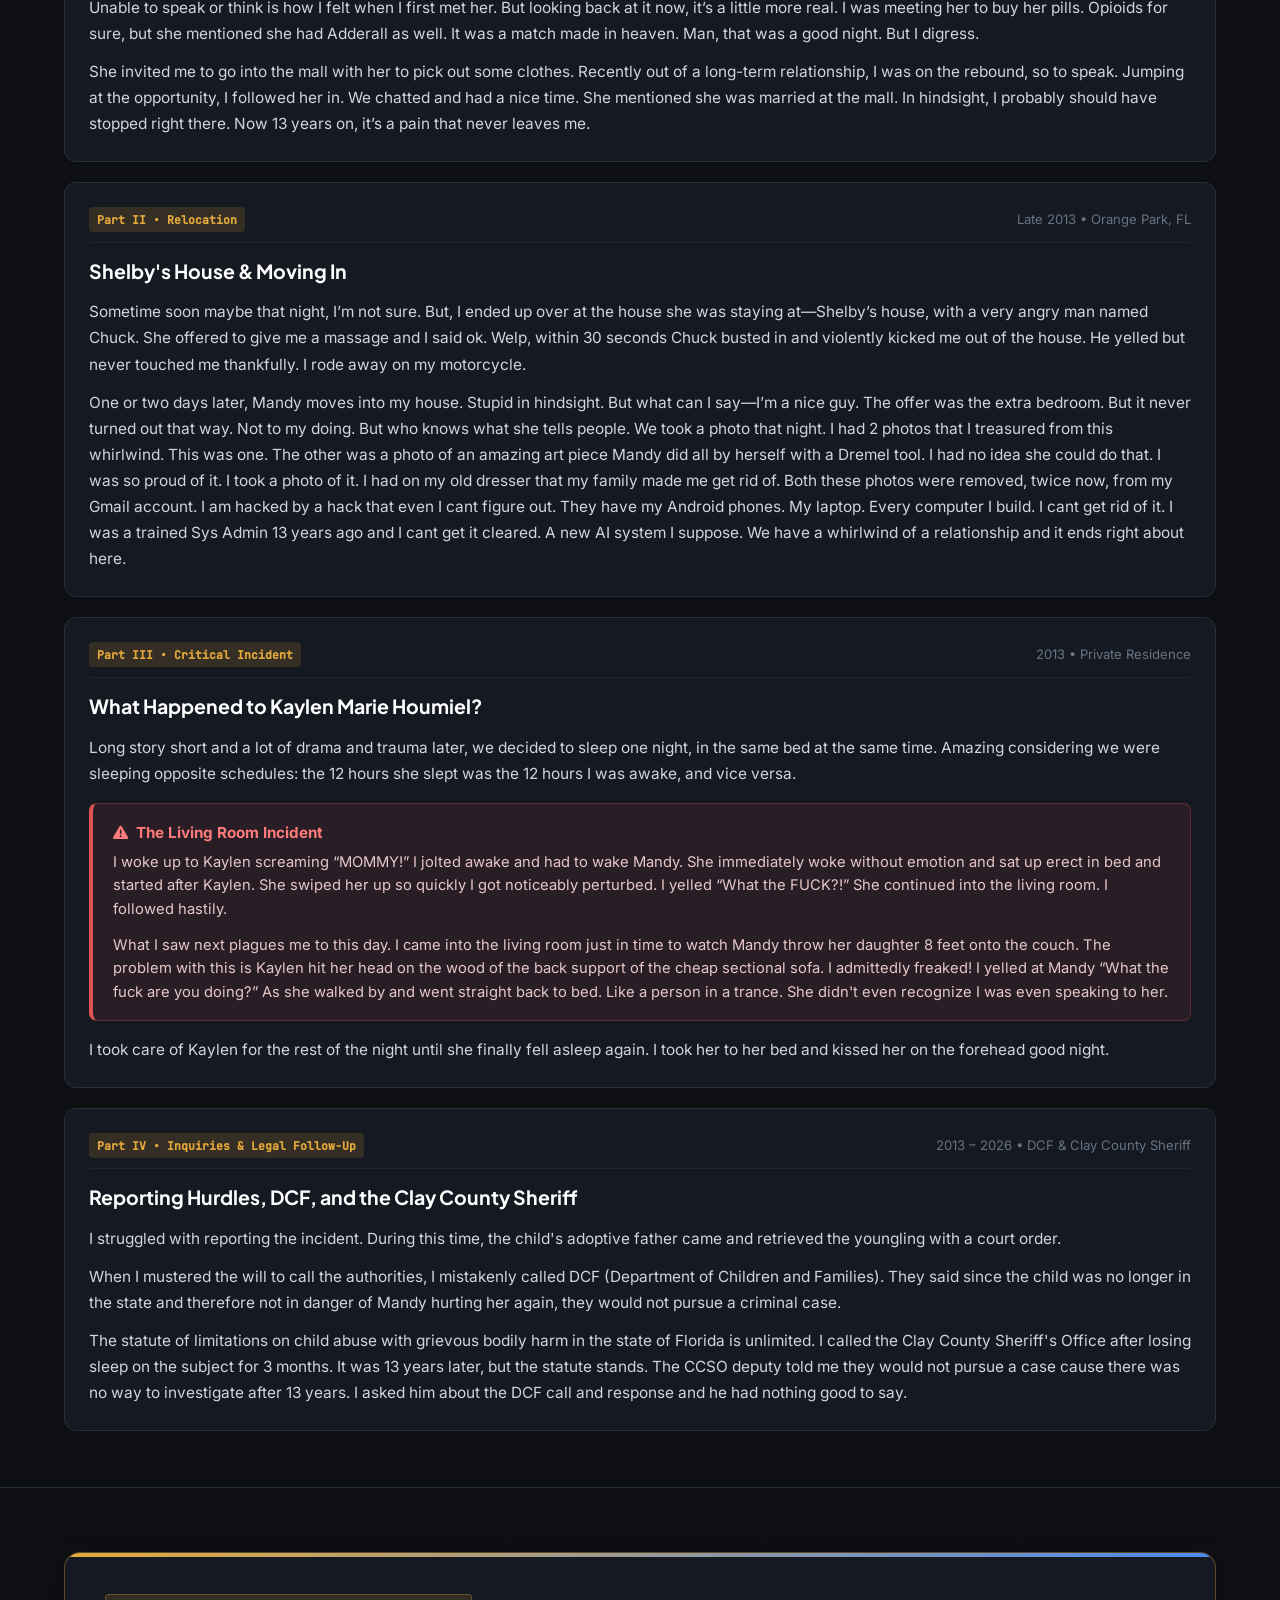
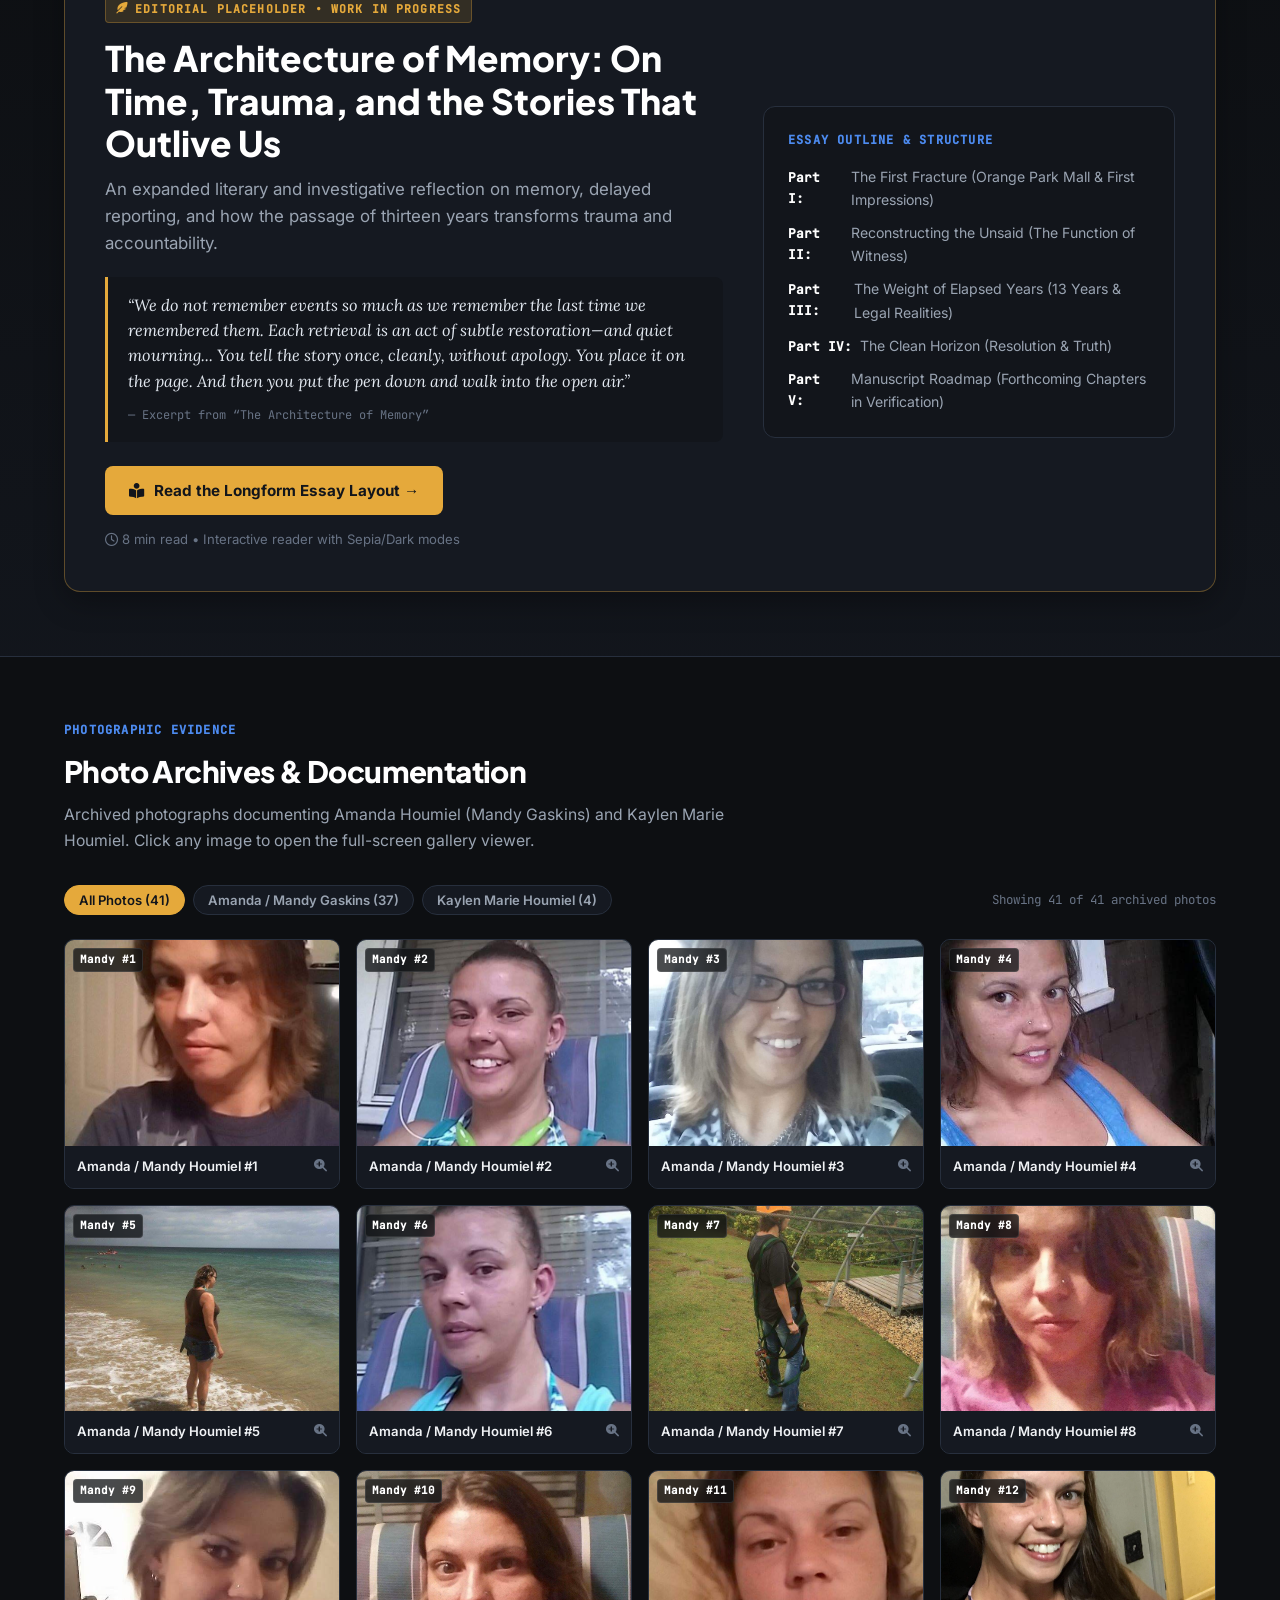
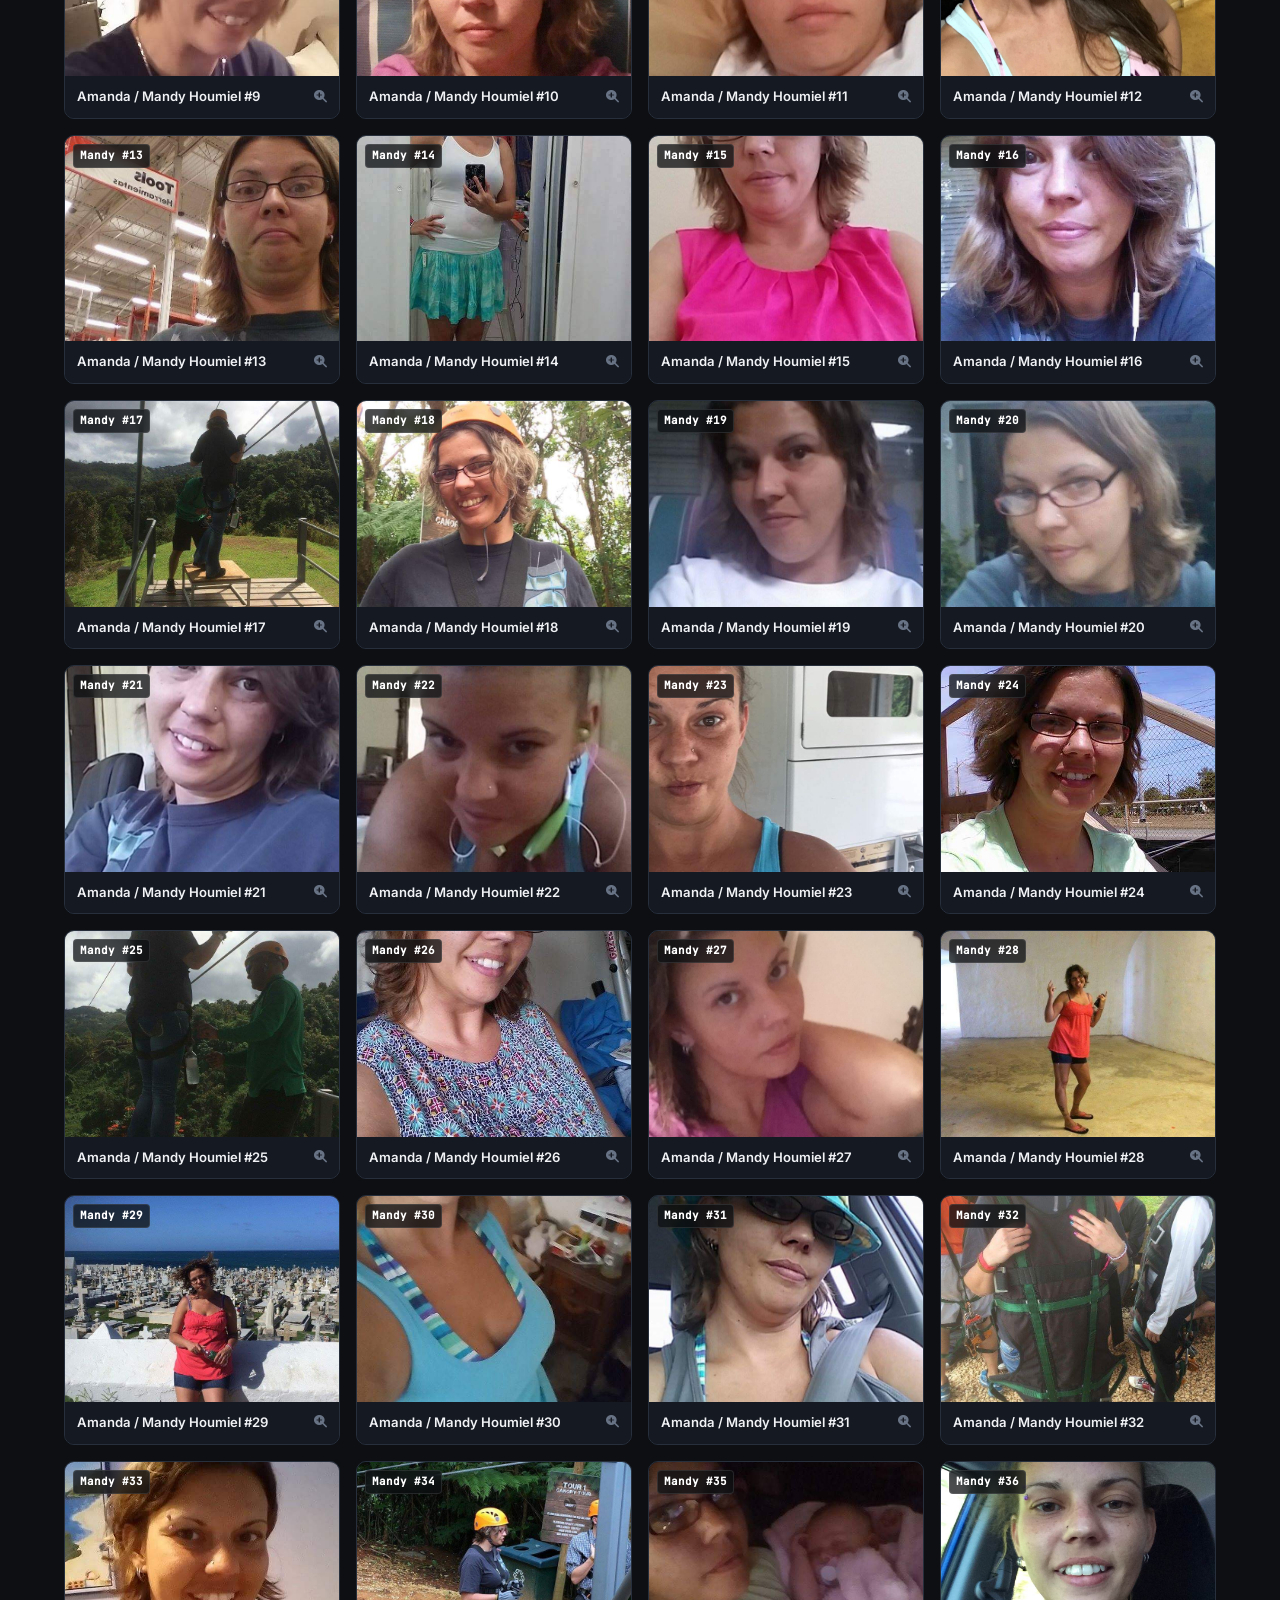
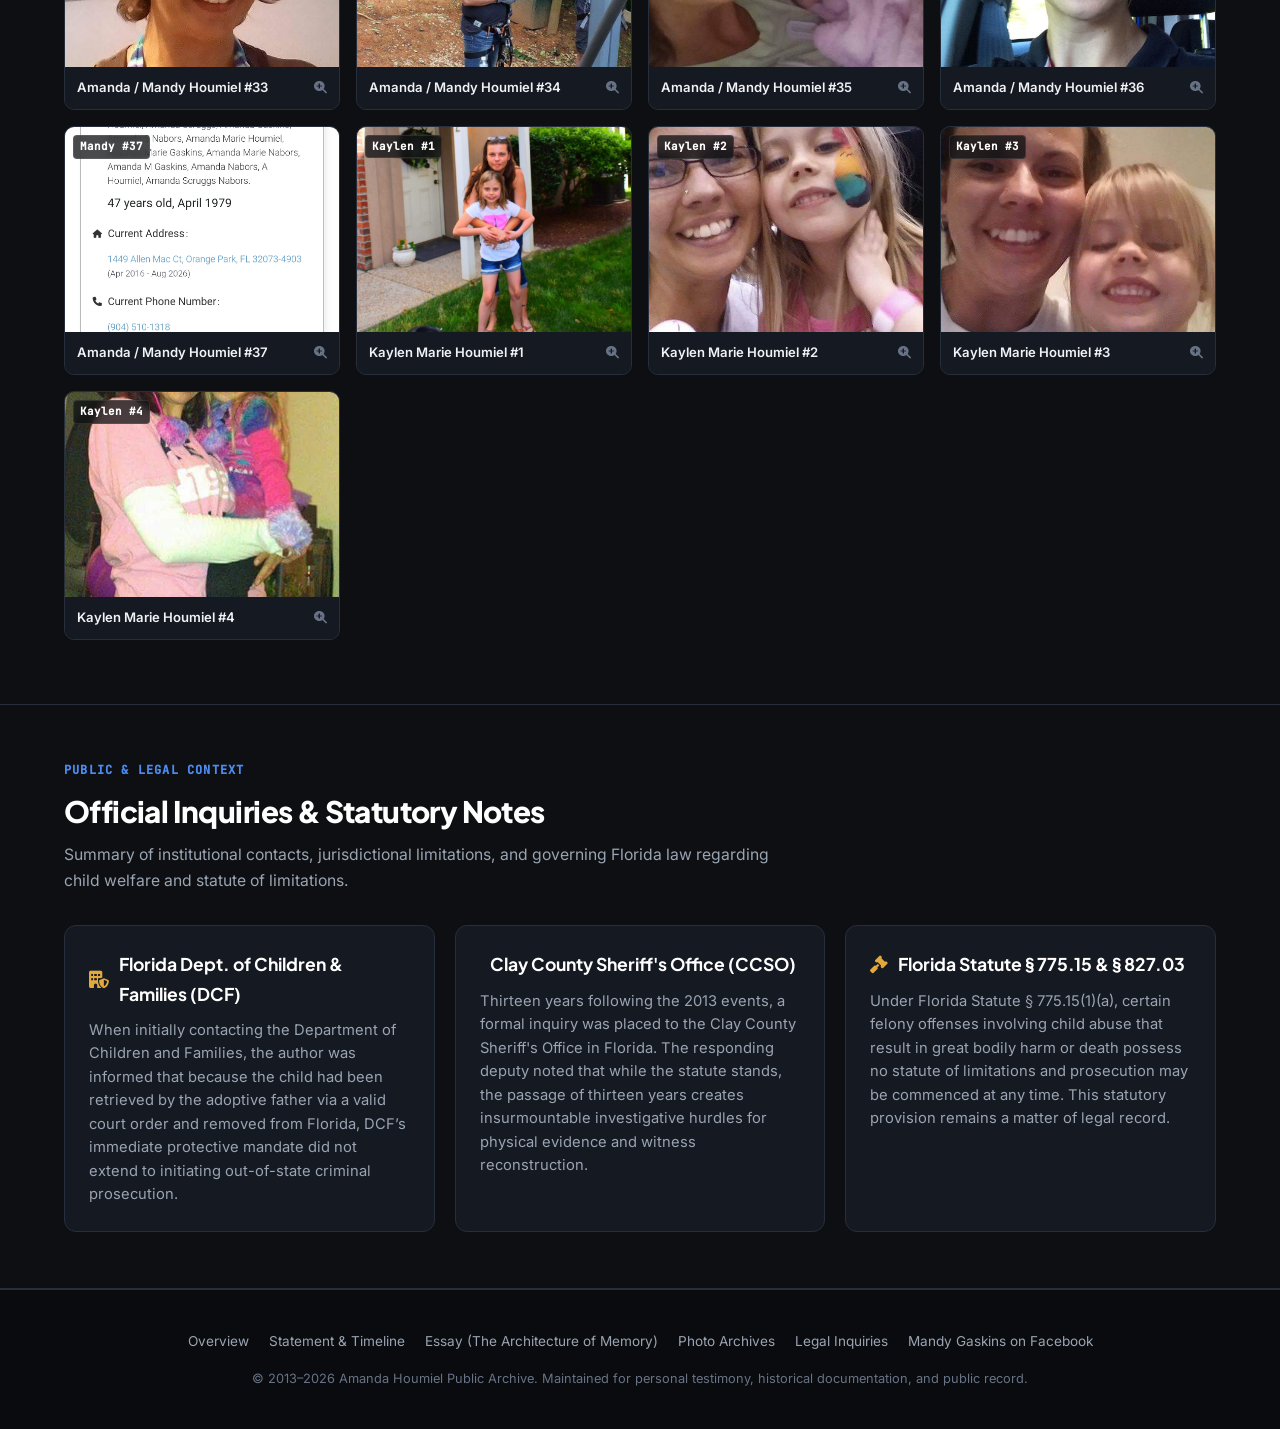
==== commit 2ecb6a92: "Separate reflective preface paragraphs Co-authored-by: Copilot <223556219+Copilot@users.noreply.gith" ====
--- a/index.html
+++ b/index.html
@@ -103,7 +103,7 @@
         </p>
         <p class="preface-quote">
           <br>Admittedly, this is a little accusatory. To explain that Mandy was not at complete fault in this incident. She admittedly probably was very tired from no sleep. Why? You'd have to ask her that one. But, this does not remove her guilt for this incident. I will also add for sake of arguement, I'm not completely innocent in this relationship of wrong doing.  I will write a long story one of these nights detailing the entire relationship.<br />
-          I write this because I recently came into another situation in my life thaat requires close reflection and this incident plagues me to this day. My life changed forever in .1 seconds.&rdquo;
+          <br>I write this because I recently came into another situation in my life thaat requires close reflection and this incident plagues me to this day. My life changed forever in .1 seconds.&rdquo;
         </p>
         <p class="preface-quote">
           <strong class="preface-emphasis"><br>&ldquo;I'm sorry, Kaylen.&rdquo;</strong>
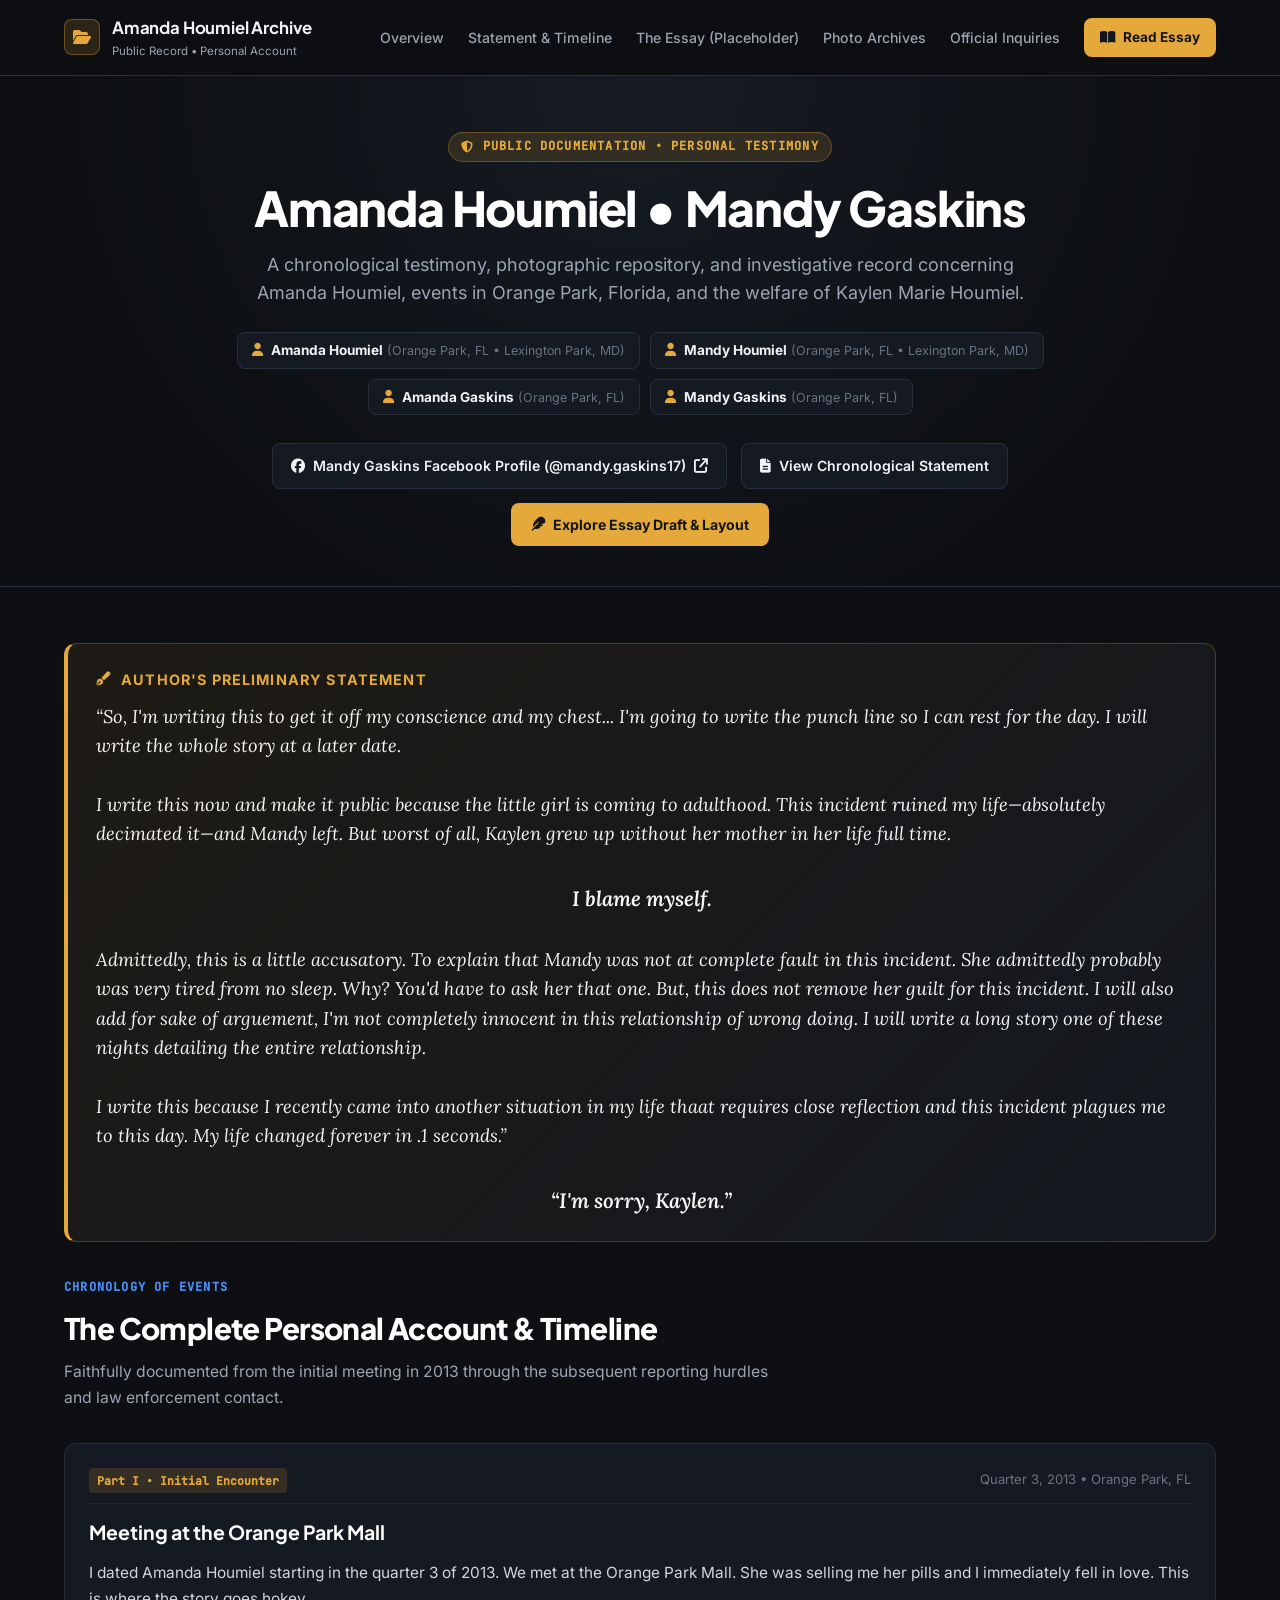
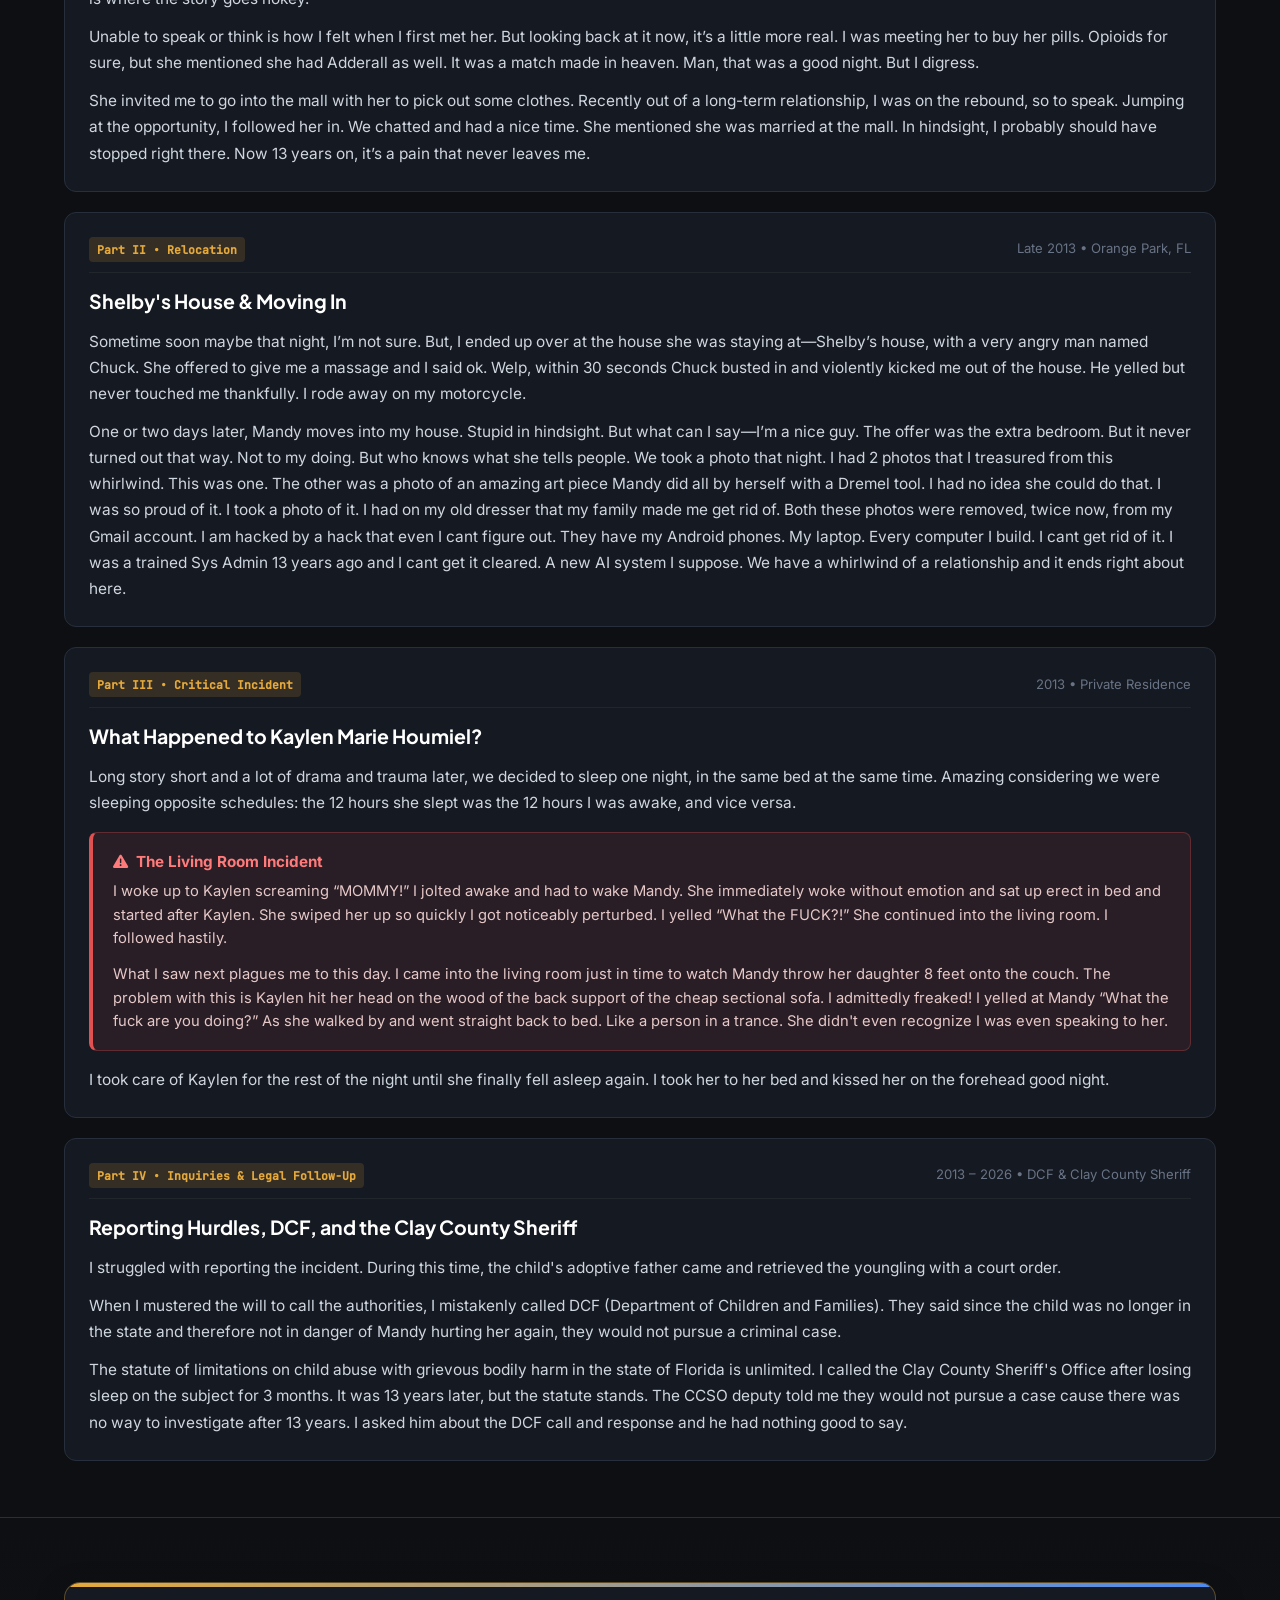
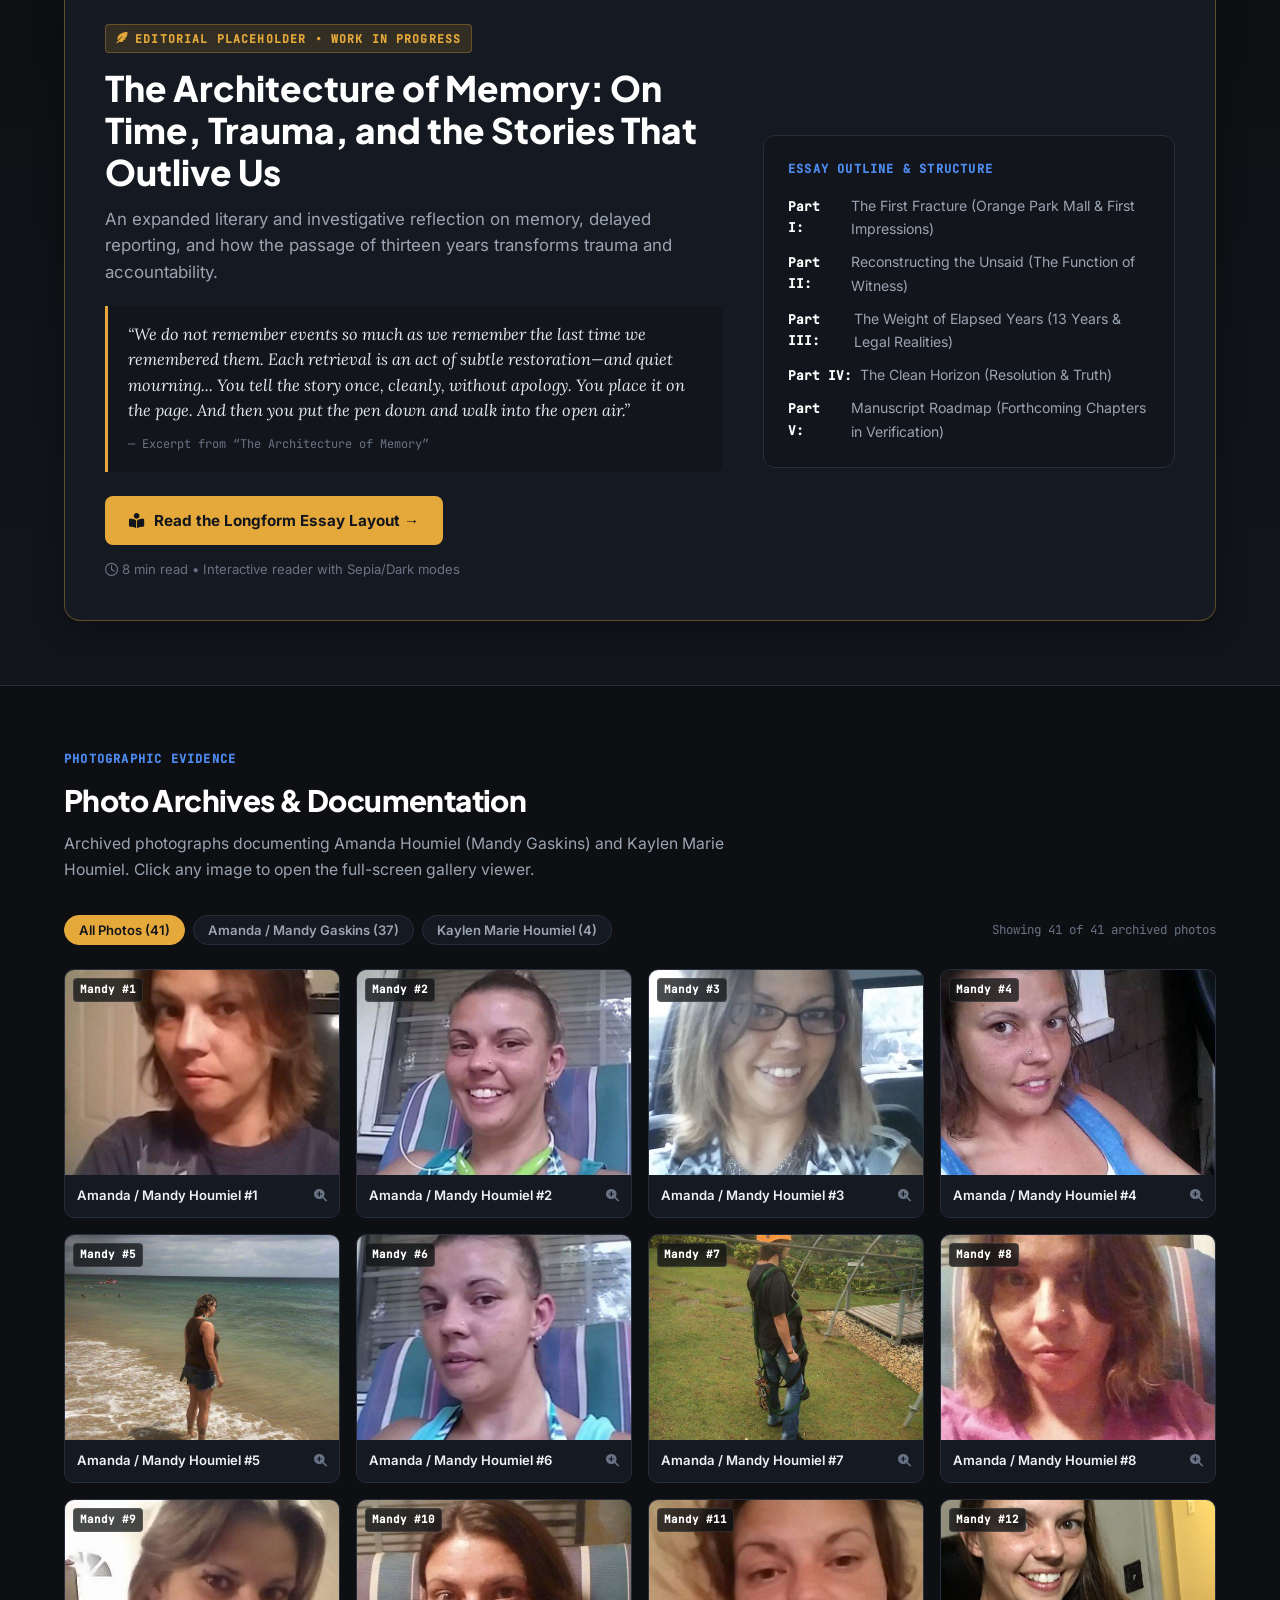
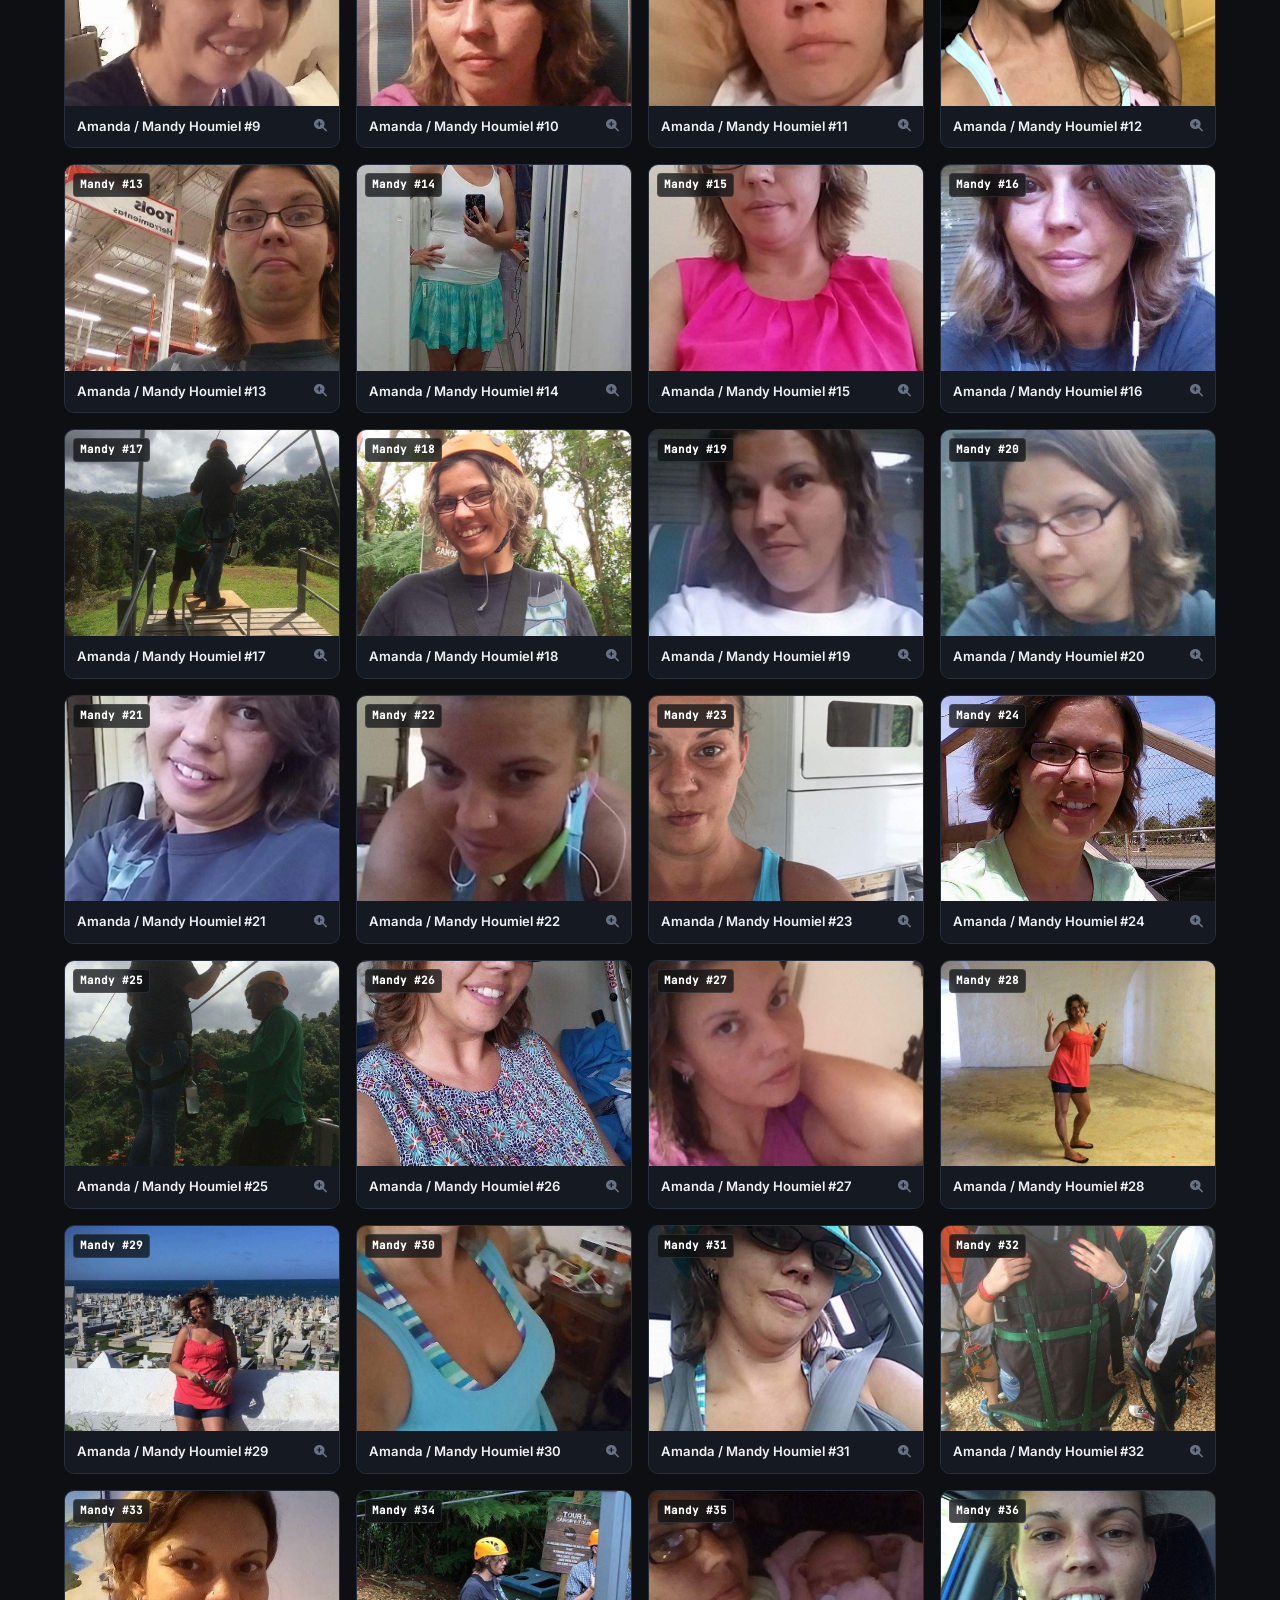
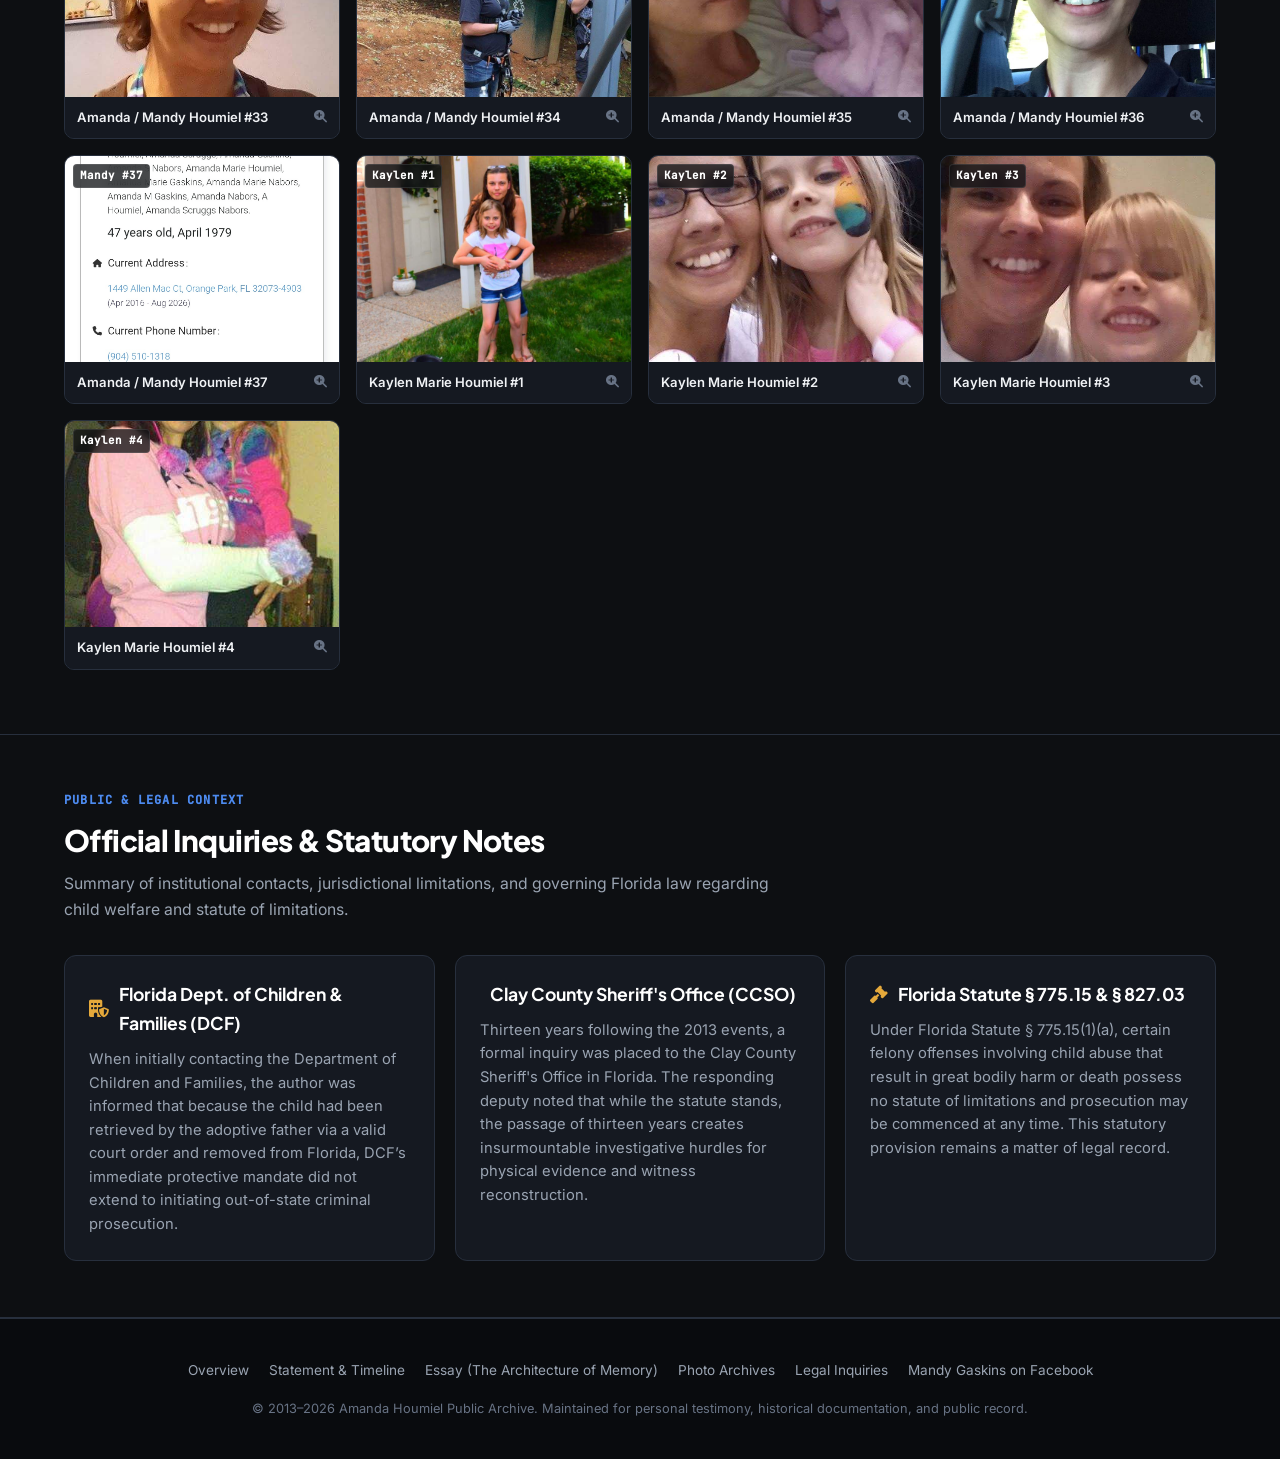
==== commit 5c5133ff: "Adjust preface statement spacing Co-authored-by: Copilot <223556219+Copilot@users.noreply.github.com" ====
--- a/index.html
+++ b/index.html
@@ -98,7 +98,7 @@
           &ldquo;So, I'm writing this to get it off my conscience and my chest... I'm going to write the punch line so I can rest for the day. I will write the whole story at a later date.
         </p>
         <p class="preface-quote">
-          I write this now and make it public because the little girl is coming to adulthood. This incident ruined my life&mdash;absolutely decimated it&mdash;and Mandy left. But worst of all, Kaylen grew up without her mother in her life full time.<br />
+          <br>I write this now and make it public because the little girl is coming to adulthood. This incident ruined my life&mdash;absolutely decimated it&mdash;and Mandy left. But worst of all, Kaylen grew up without her mother in her life full time.<br />
           <strong class="preface-emphasis"><br>I blame myself.<br></strong>
         </p>
         <p class="preface-quote">
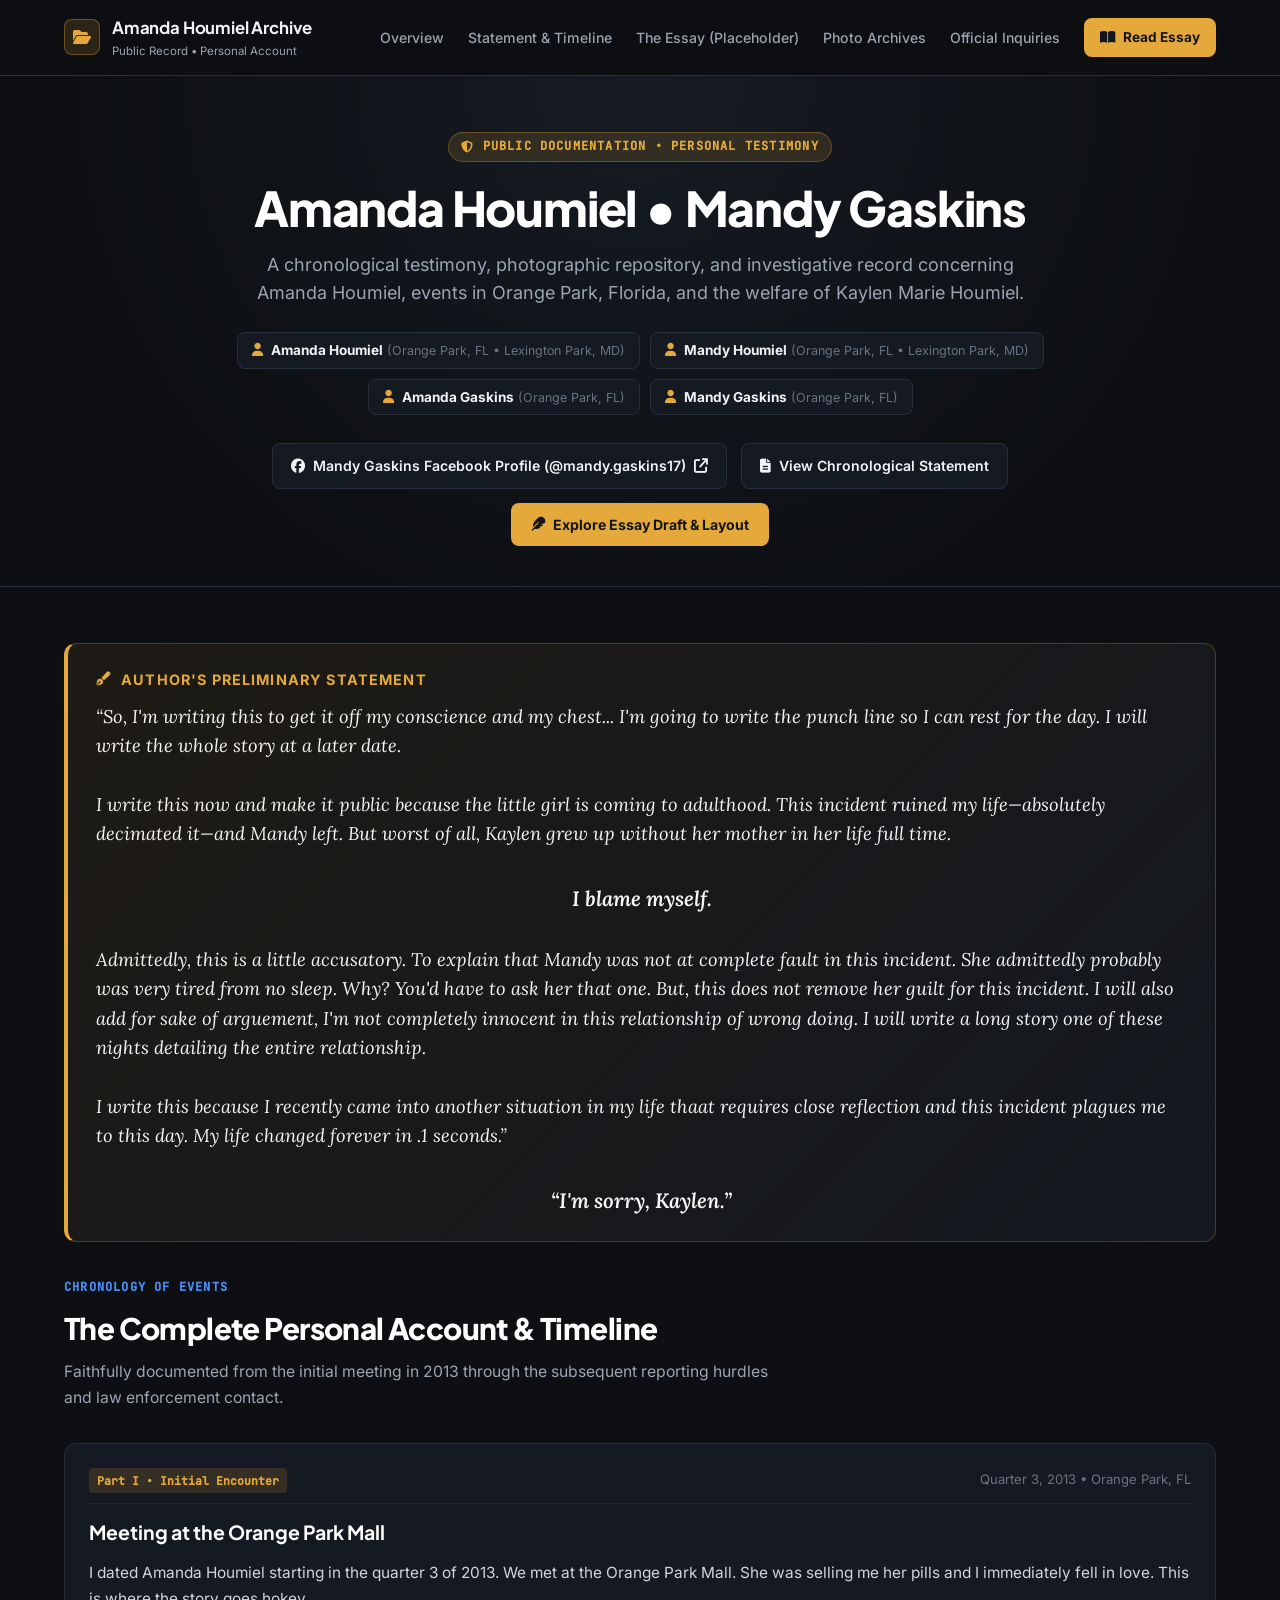
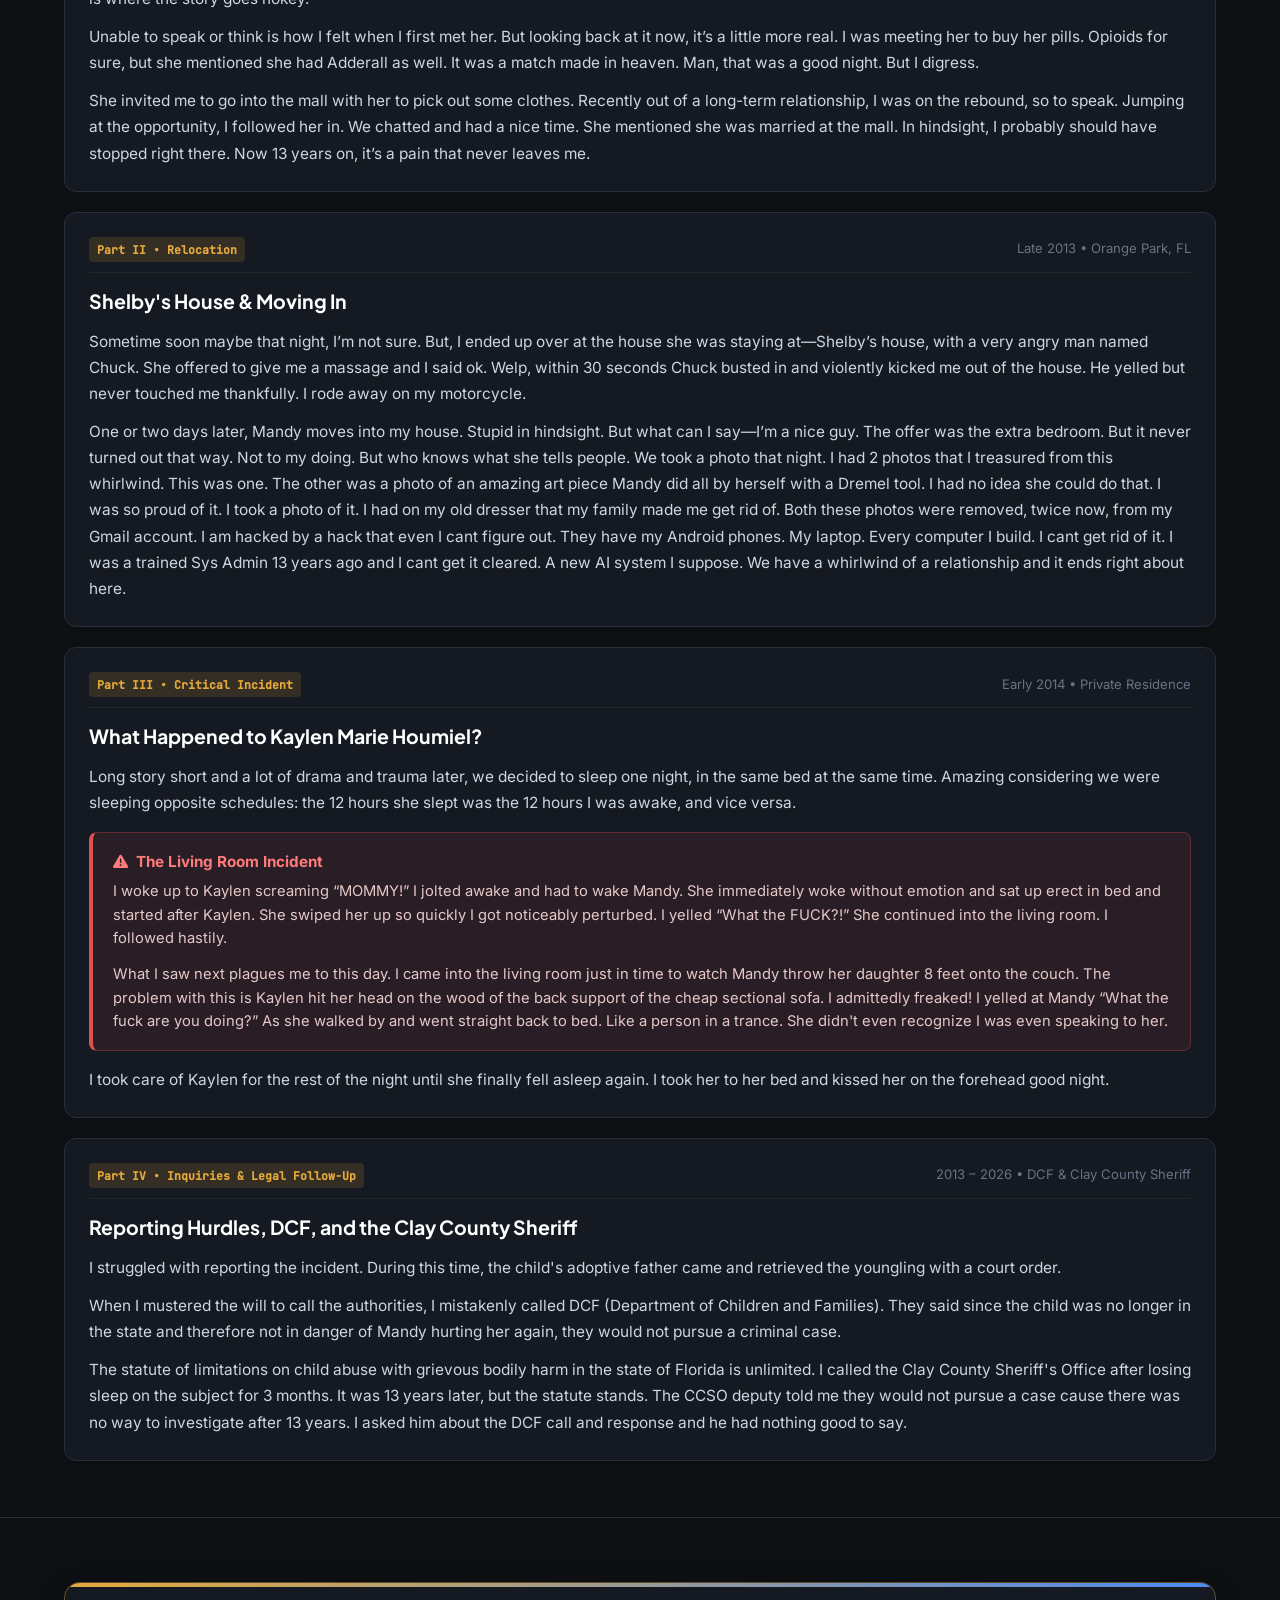
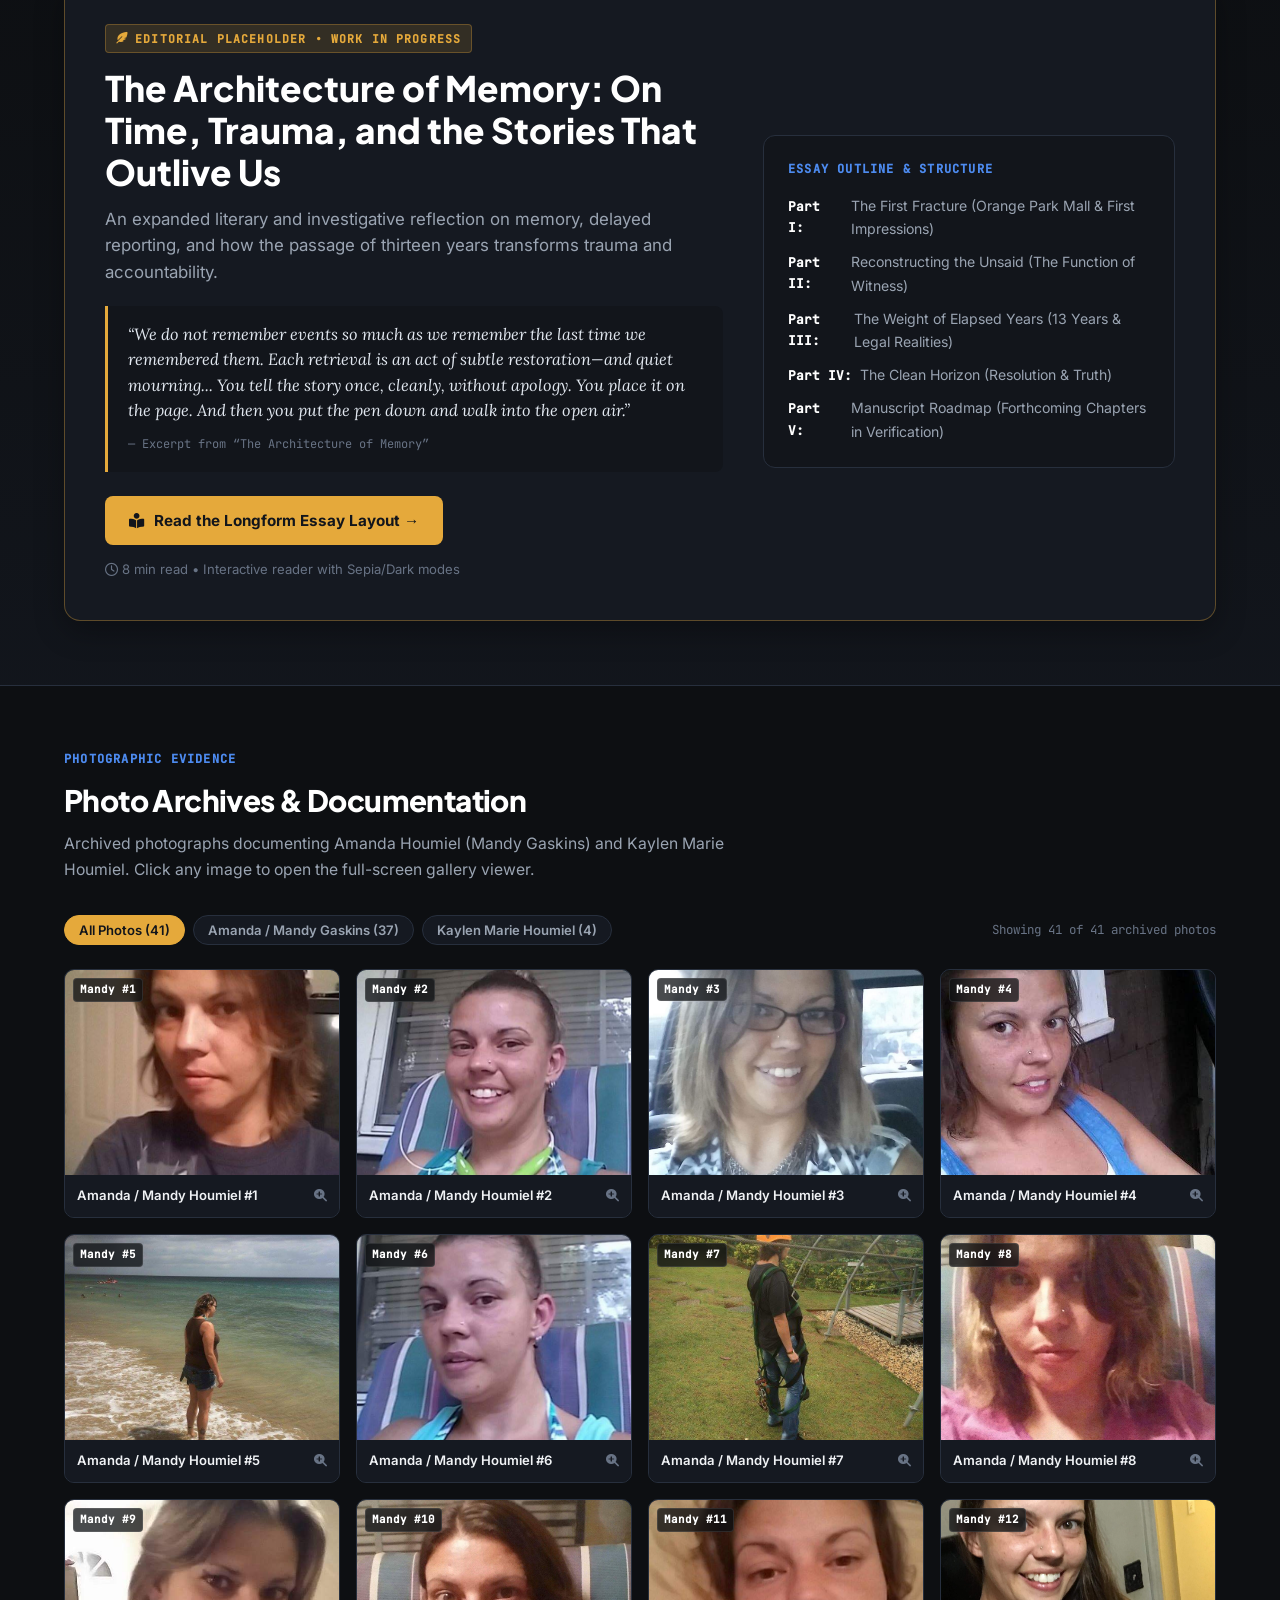
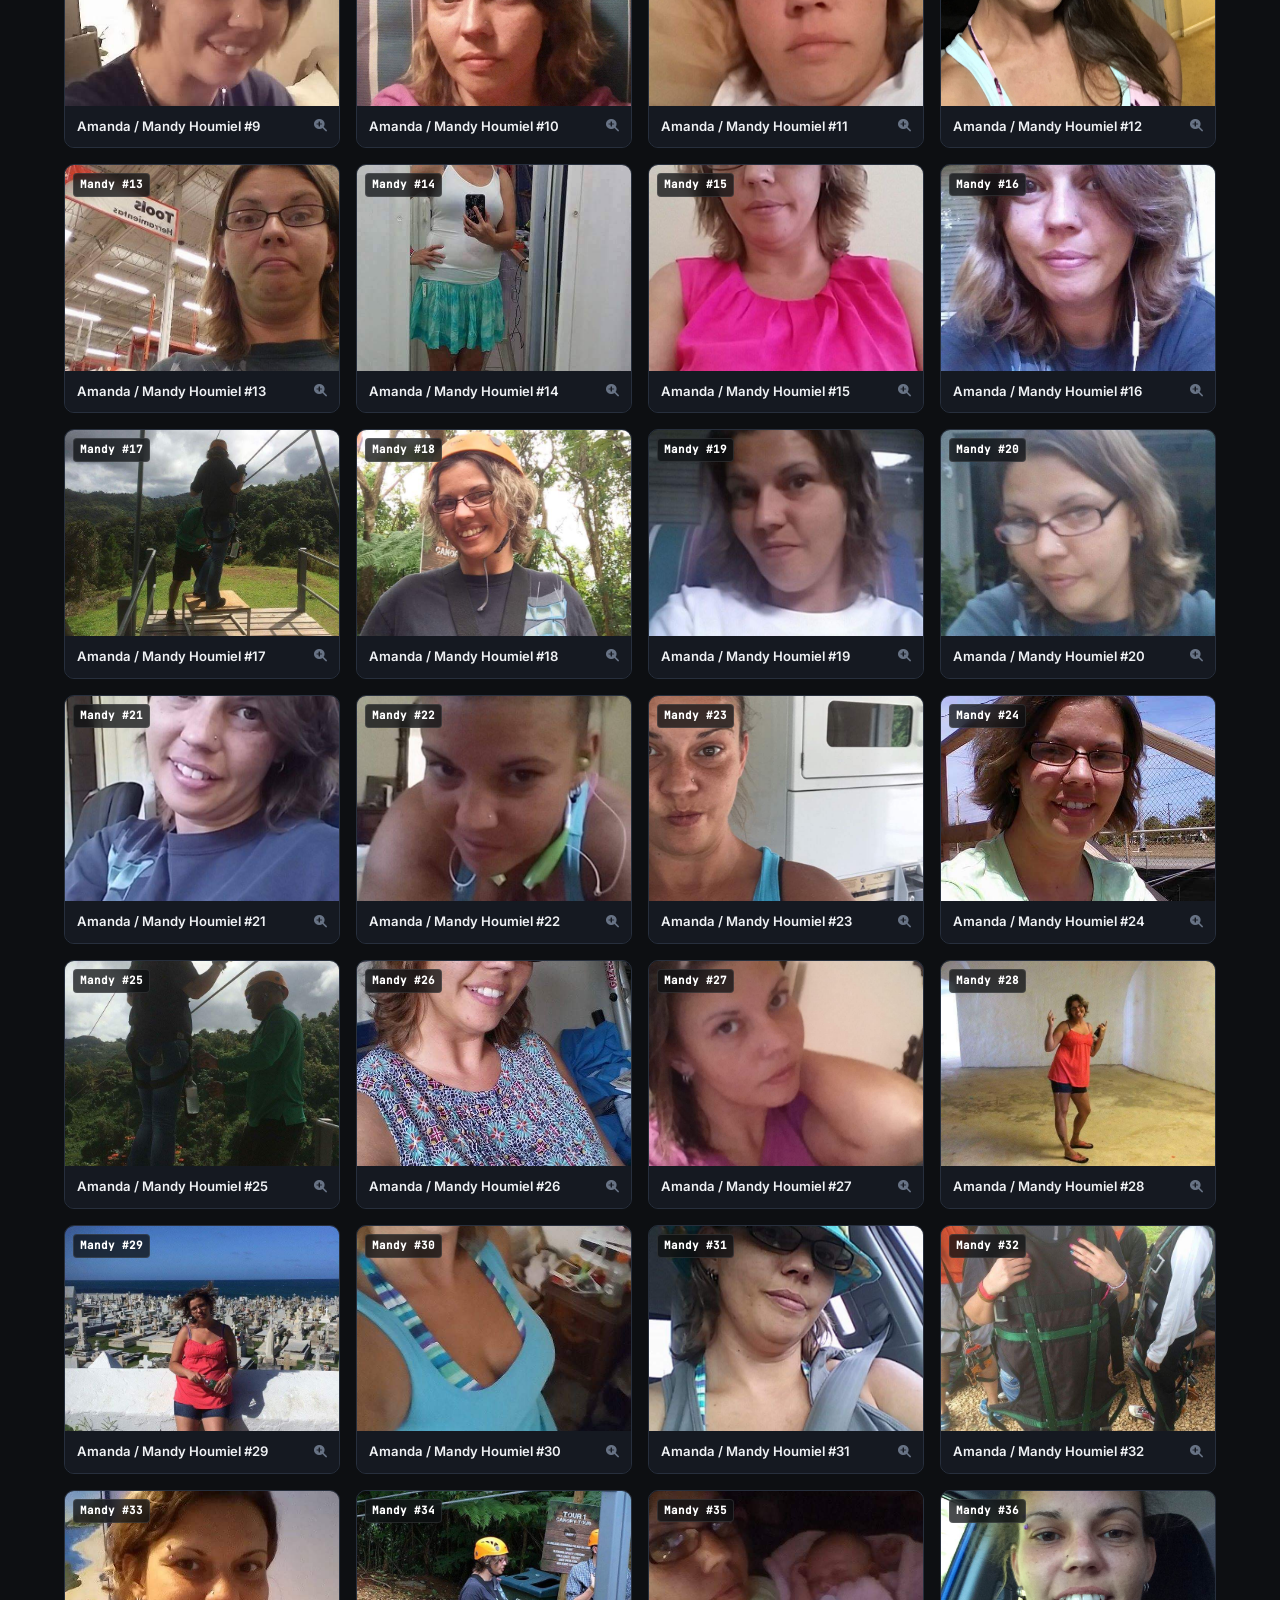
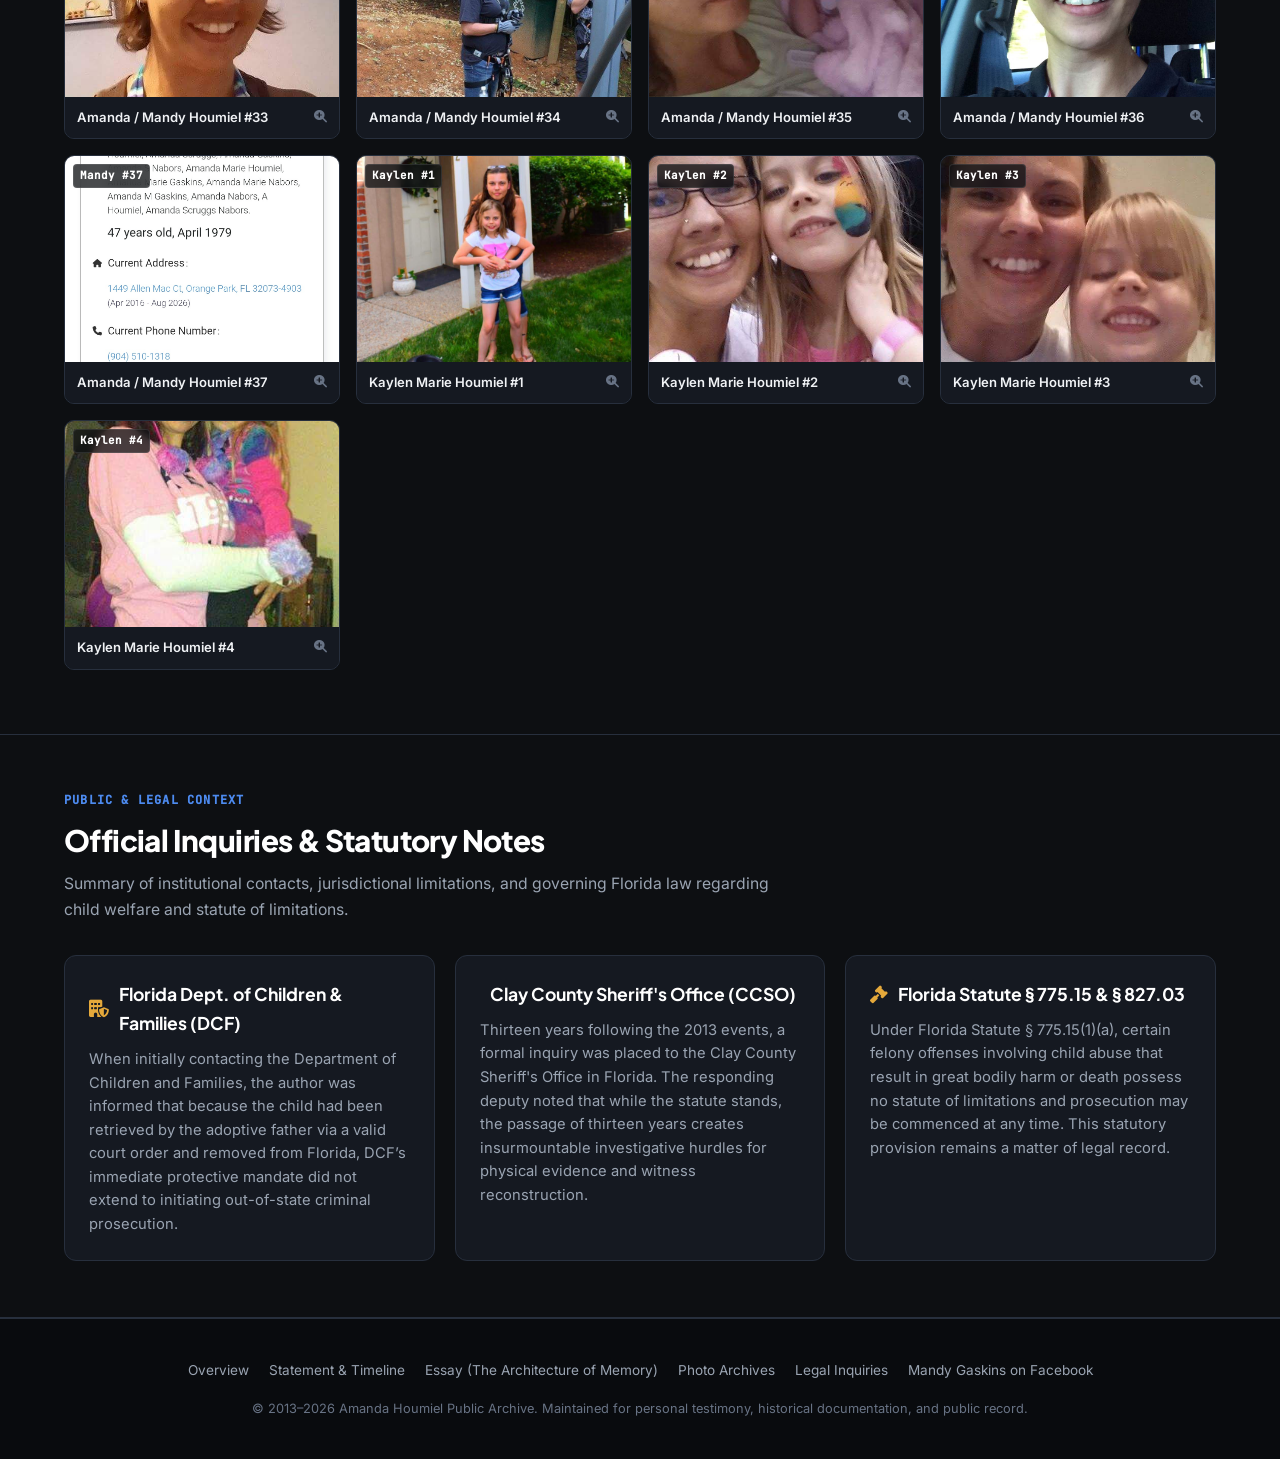
==== commit 08e274bf: "Update incident timeline date Co-authored-by: Copilot <223556219+Copilot@users.noreply.github.com>" ====
--- a/index.html
+++ b/index.html
@@ -160,7 +160,7 @@
         <article class="timeline-card">
           <div class="timeline-card-header">
             <span class="timeline-badge">Part III &bull; Critical Incident</span>
-            <span class="timeline-date">2013 &bull; Private Residence</span>
+            <span class="timeline-date">Early 2014 &bull; Private Residence</span>
           </div>
           <h3 class="timeline-title">What Happened to Kaylen Marie Houmiel?</h3>
           <div class="timeline-body">
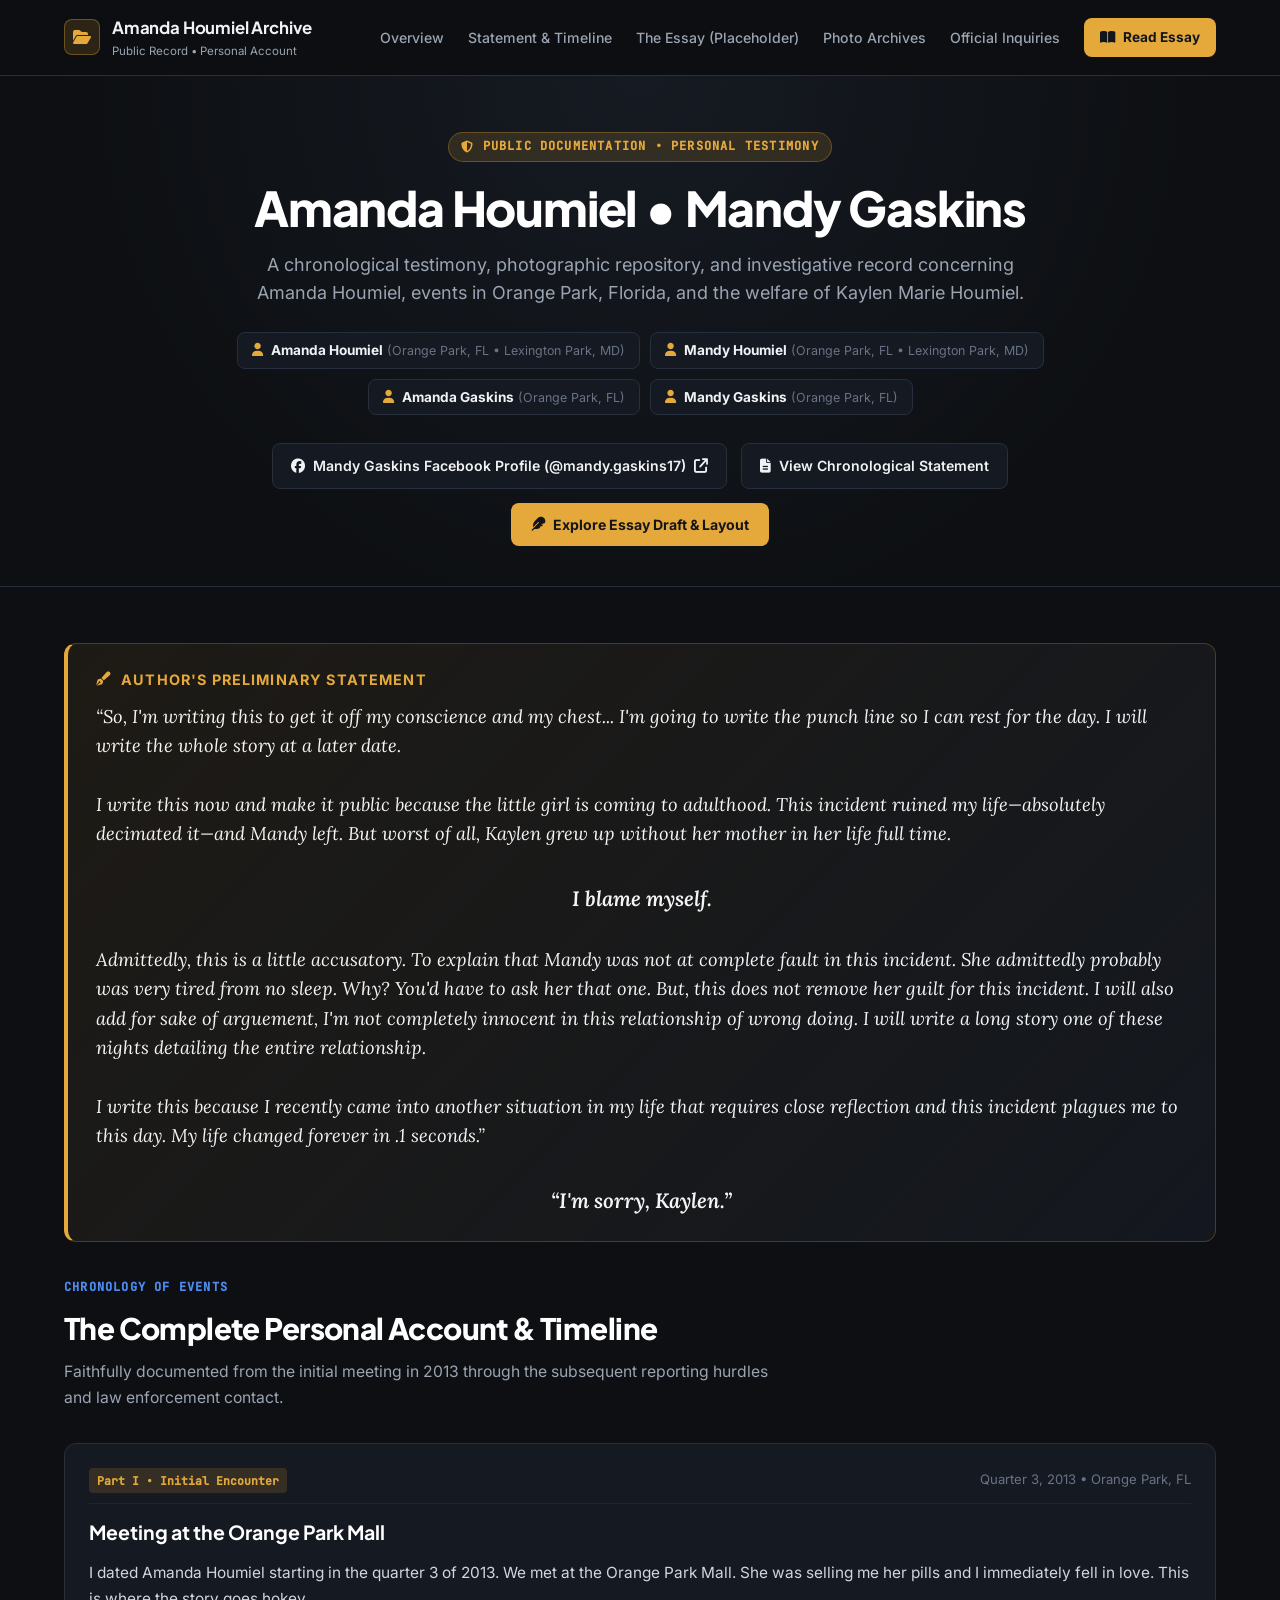
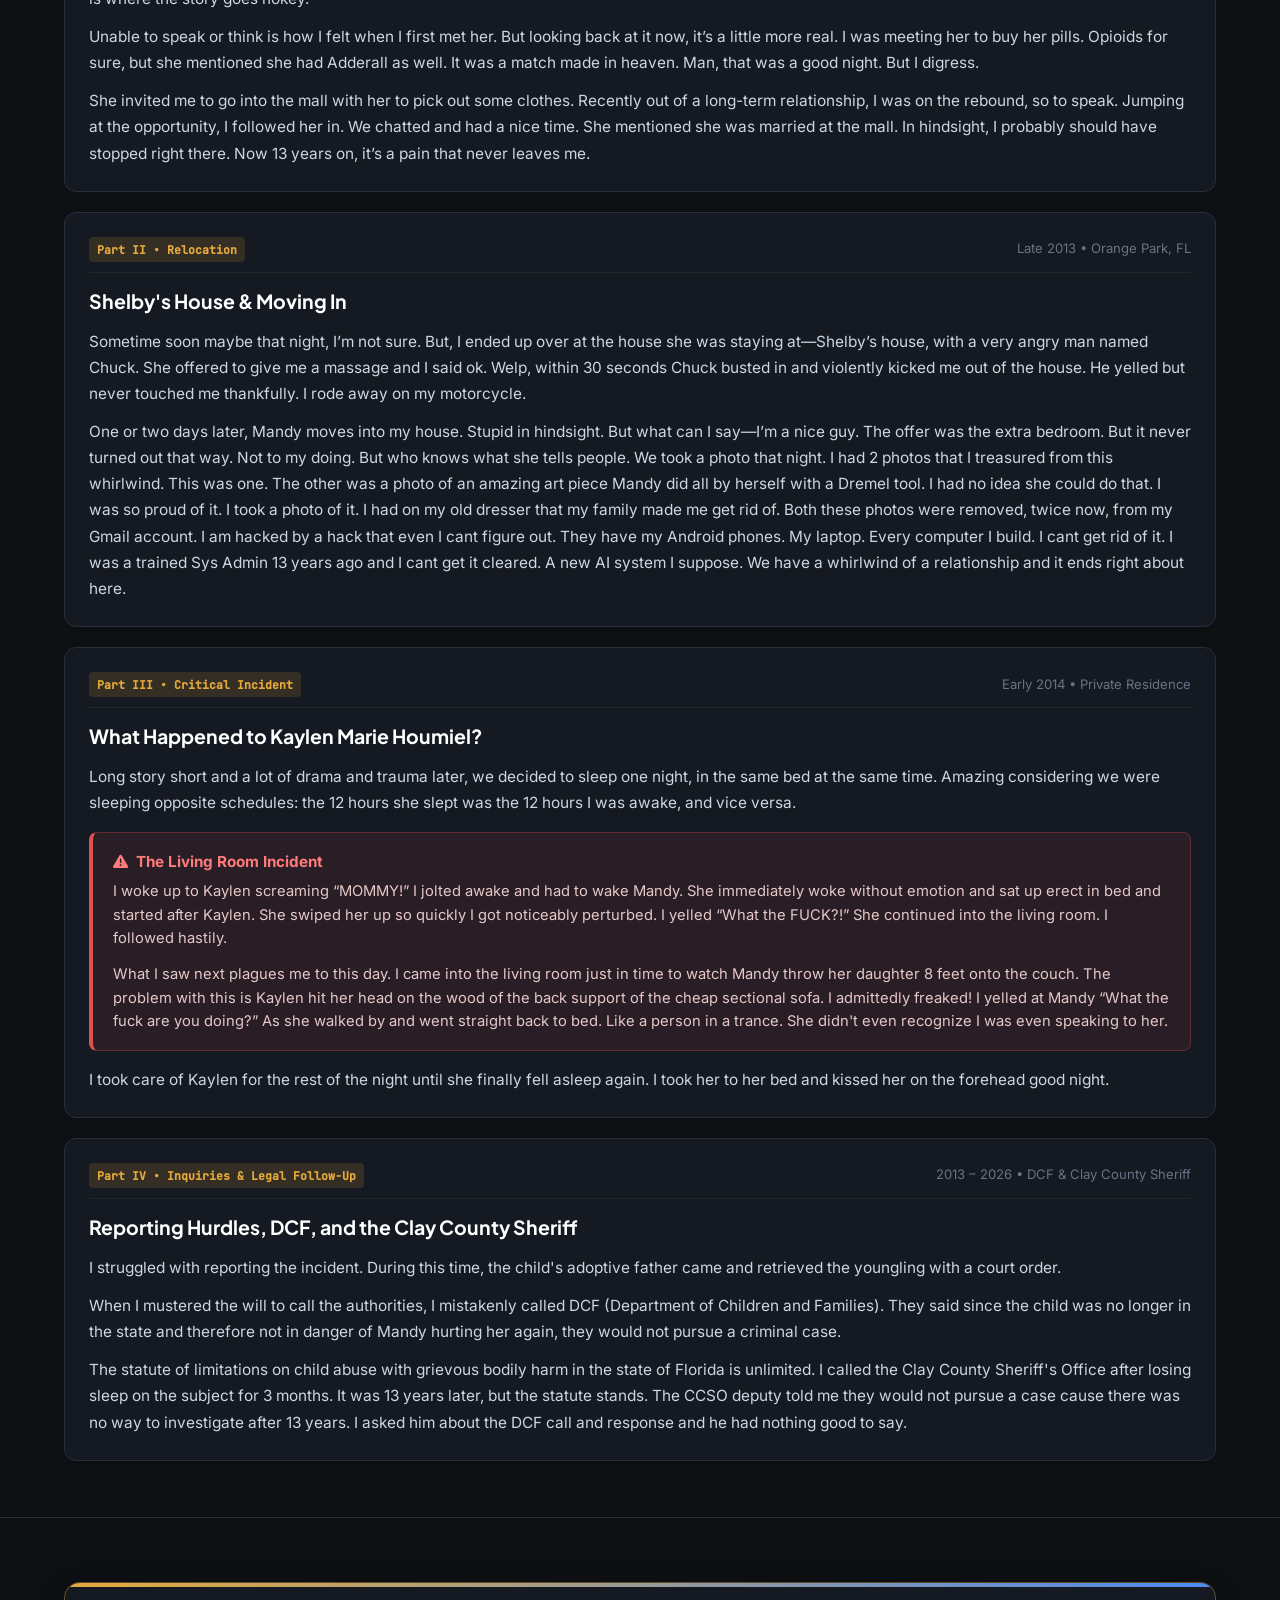
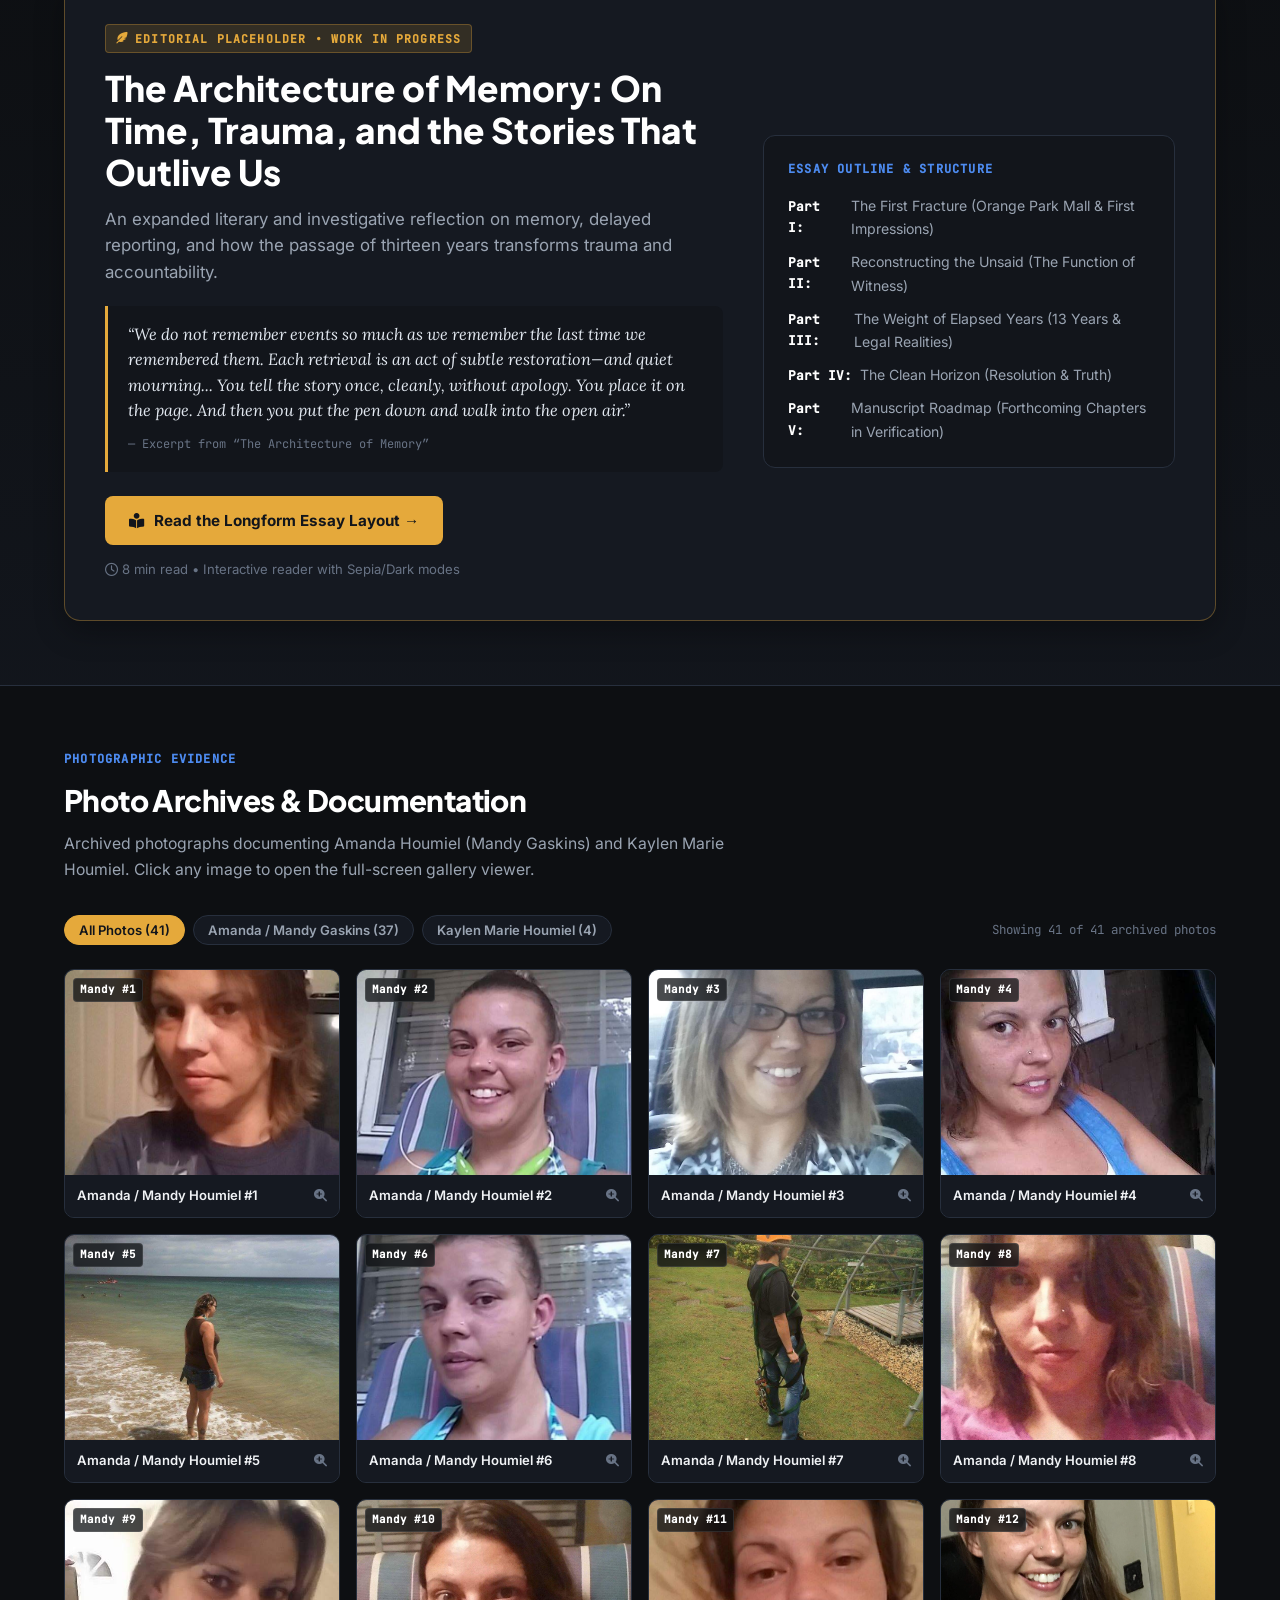
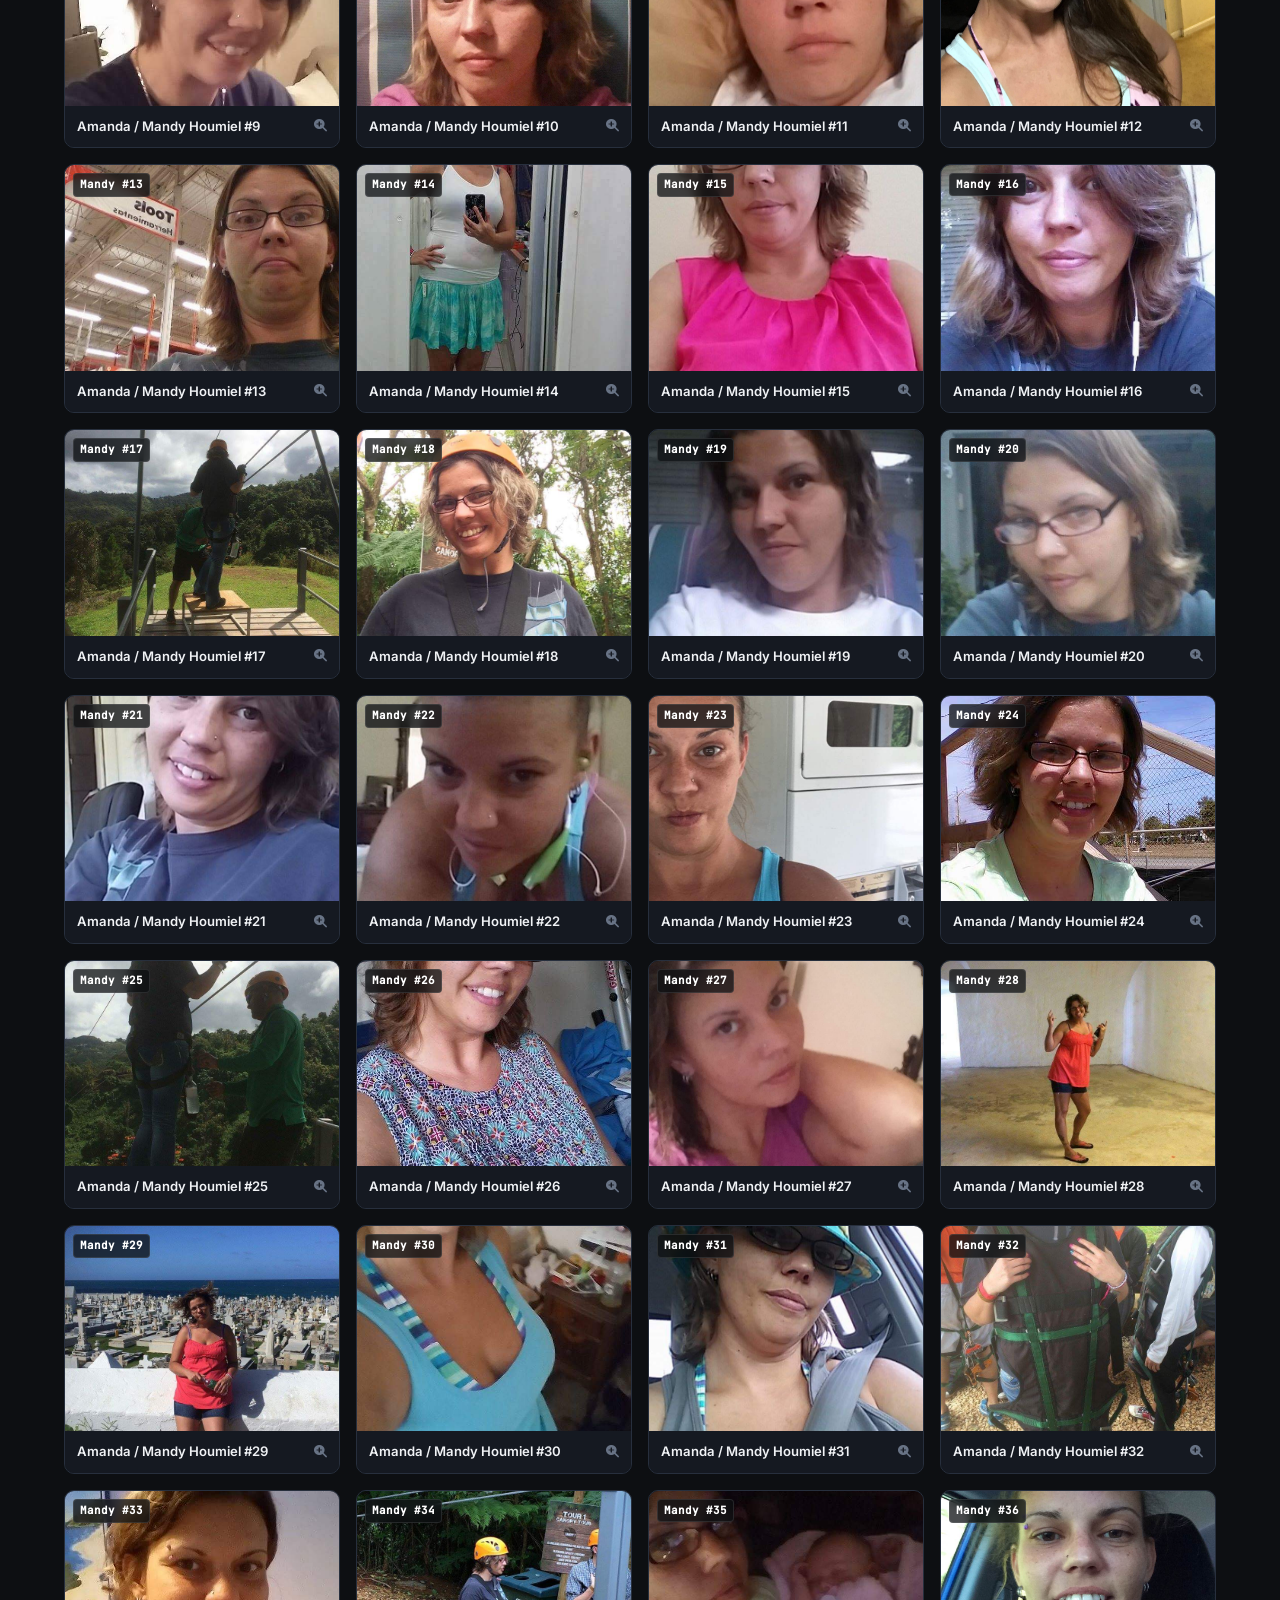
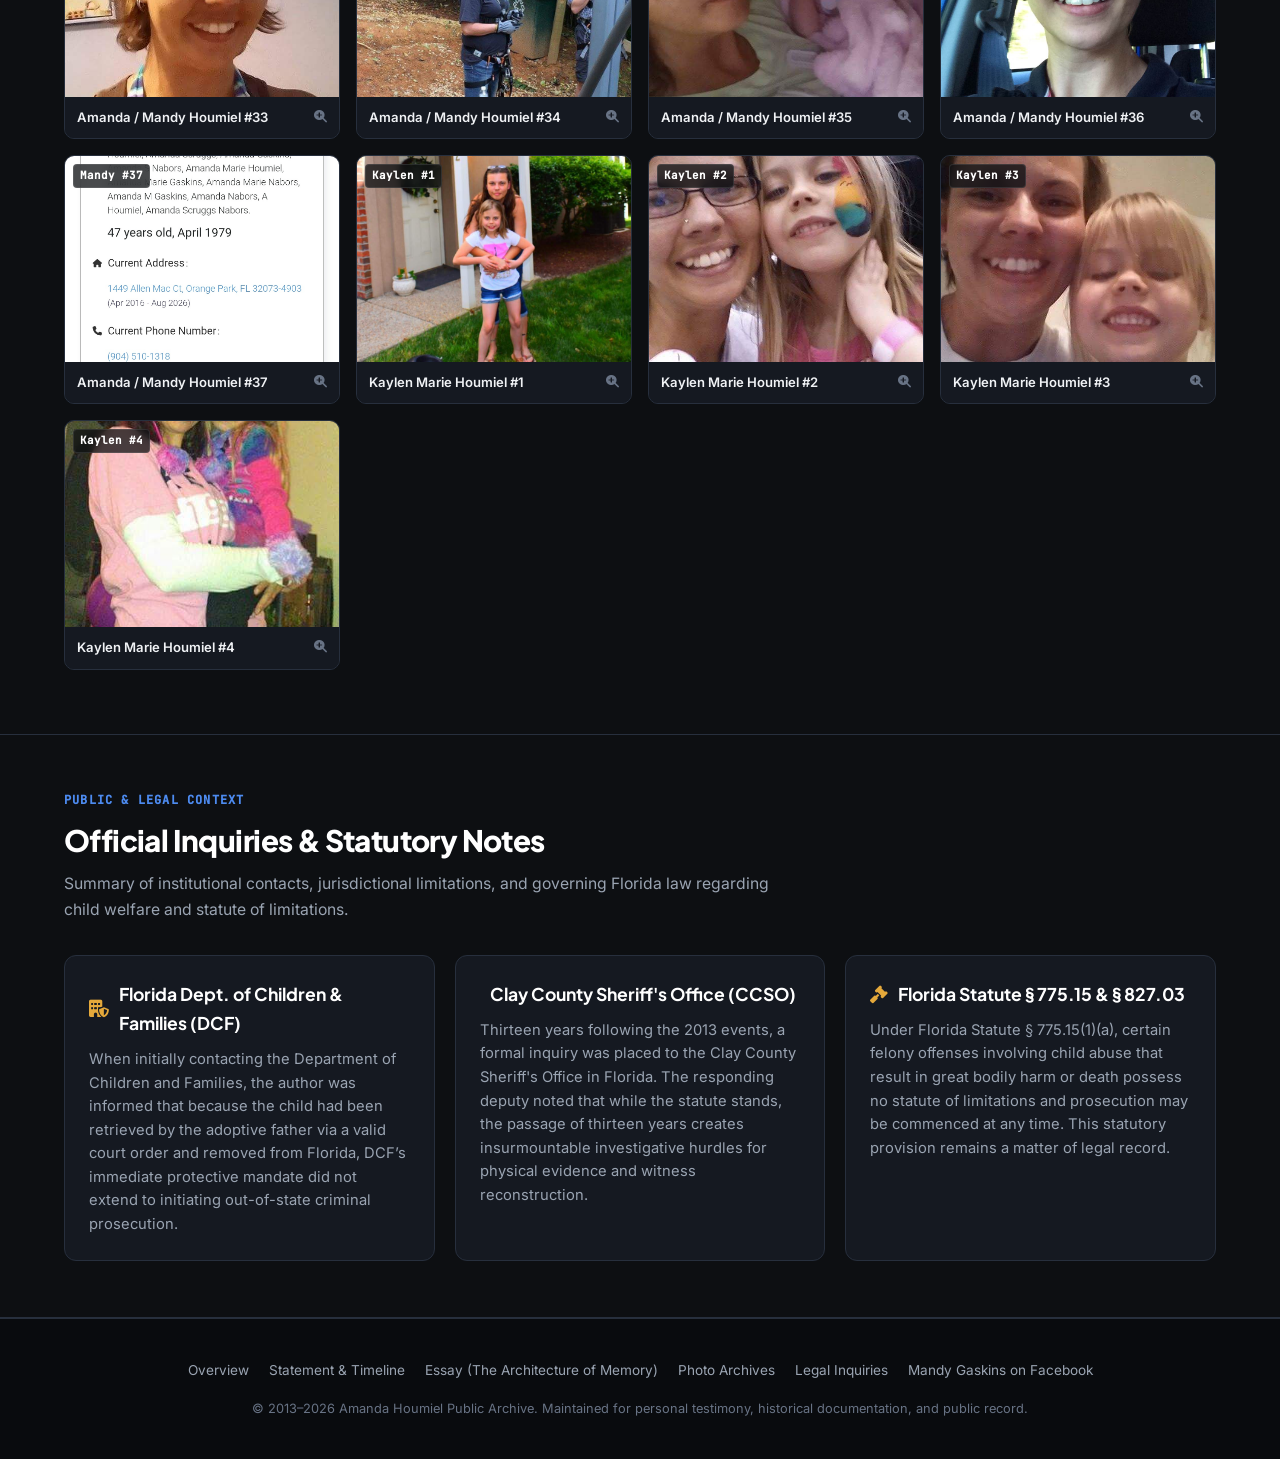
==== commit 9a9bcc56: "Correct preface typo Co-authored-by: Copilot <223556219+Copilot@users.noreply.github.com>" ====
--- a/index.html
+++ b/index.html
@@ -103,7 +103,7 @@
         </p>
         <p class="preface-quote">
           <br>Admittedly, this is a little accusatory. To explain that Mandy was not at complete fault in this incident. She admittedly probably was very tired from no sleep. Why? You'd have to ask her that one. But, this does not remove her guilt for this incident. I will also add for sake of arguement, I'm not completely innocent in this relationship of wrong doing.  I will write a long story one of these nights detailing the entire relationship.<br />
-          <br>I write this because I recently came into another situation in my life thaat requires close reflection and this incident plagues me to this day. My life changed forever in .1 seconds.&rdquo;
+          <br>I write this because I recently came into another situation in my life that requires close reflection and this incident plagues me to this day. My life changed forever in .1 seconds.&rdquo;
         </p>
         <p class="preface-quote">
           <strong class="preface-emphasis"><br>&ldquo;I'm sorry, Kaylen.&rdquo;</strong>
